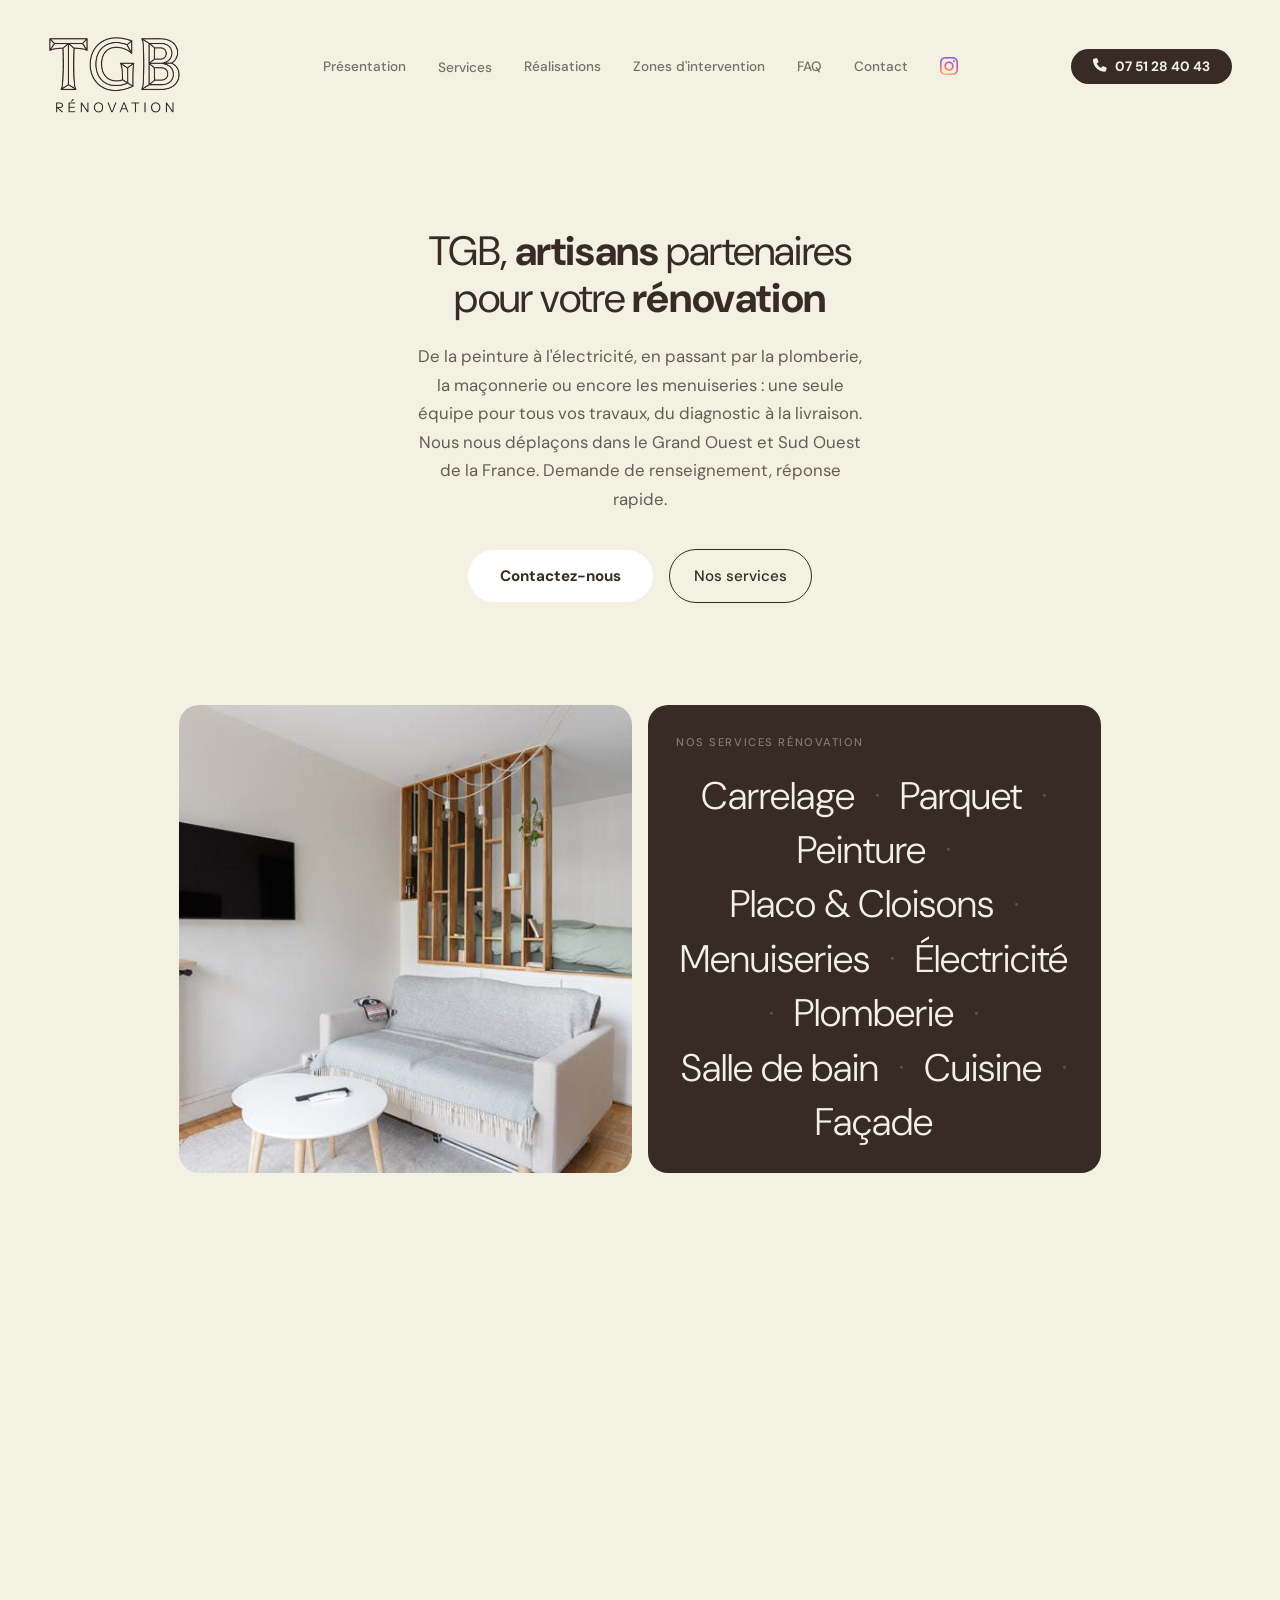
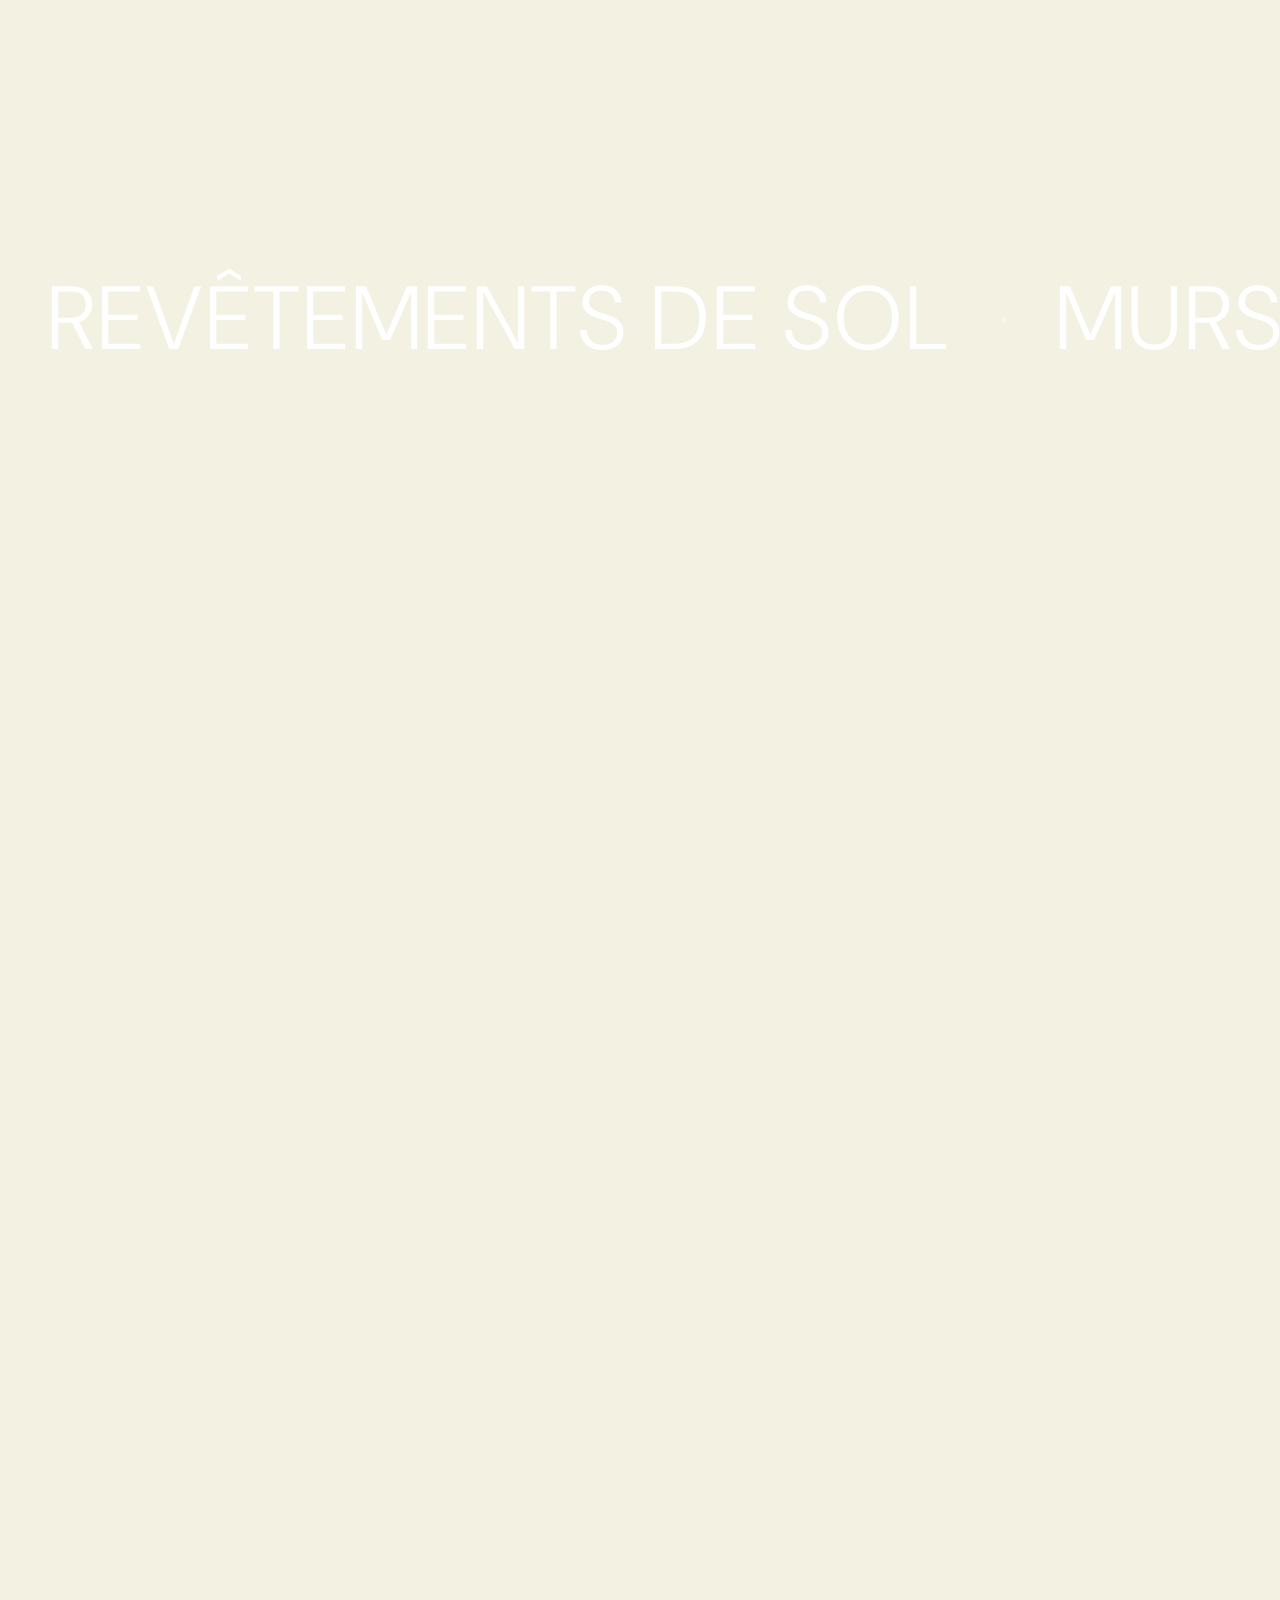
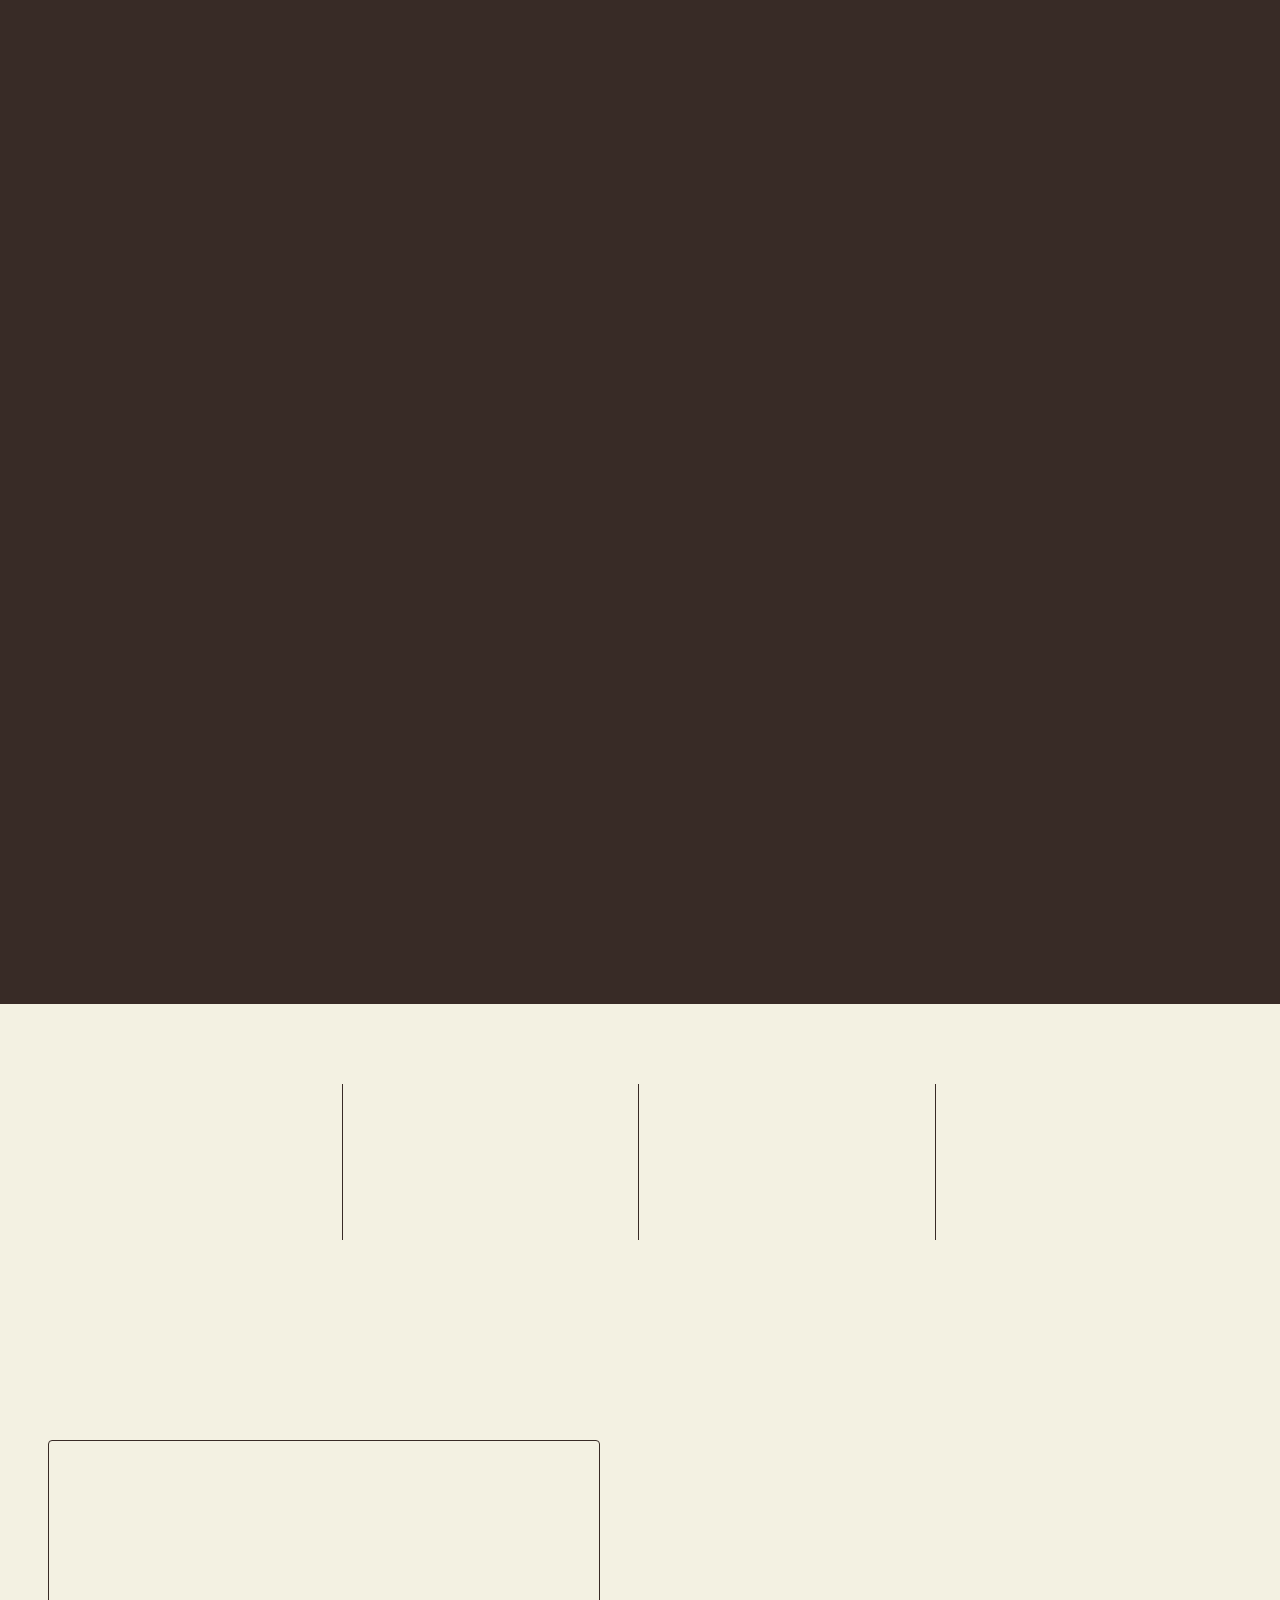
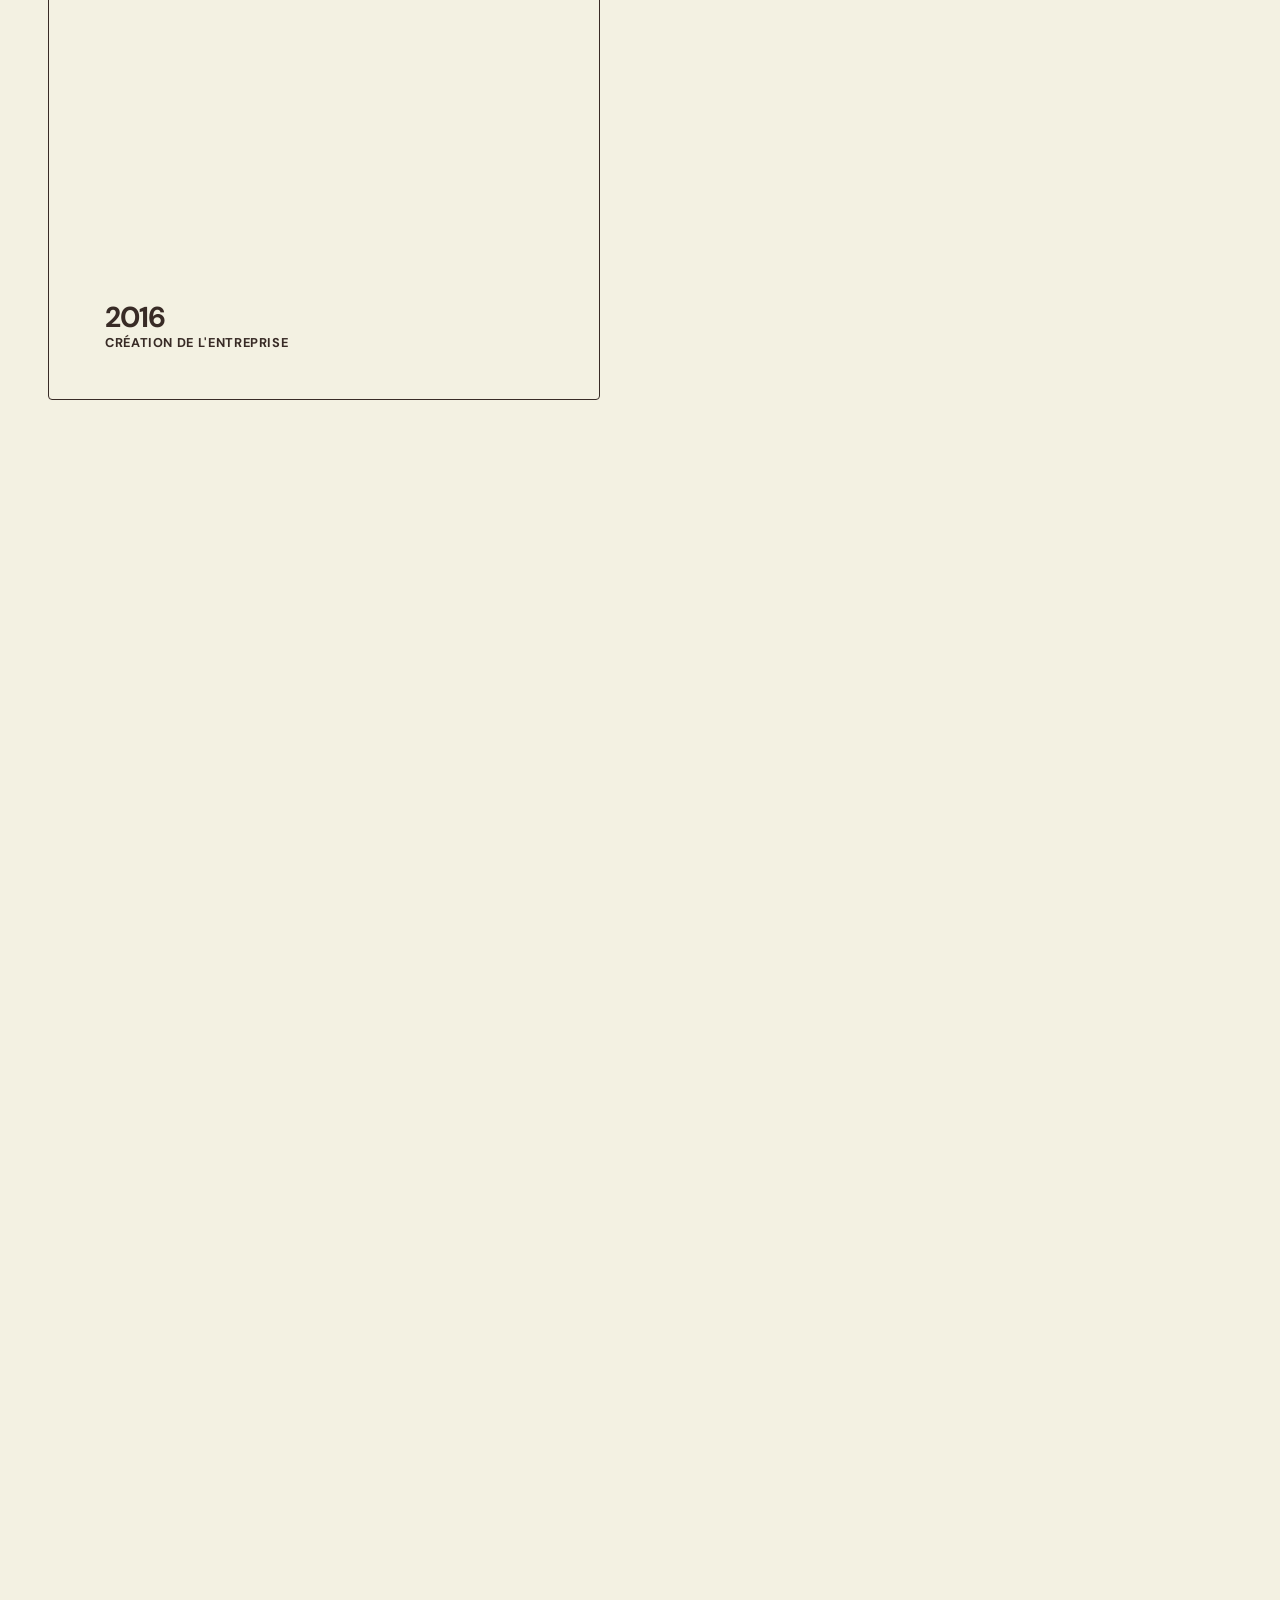
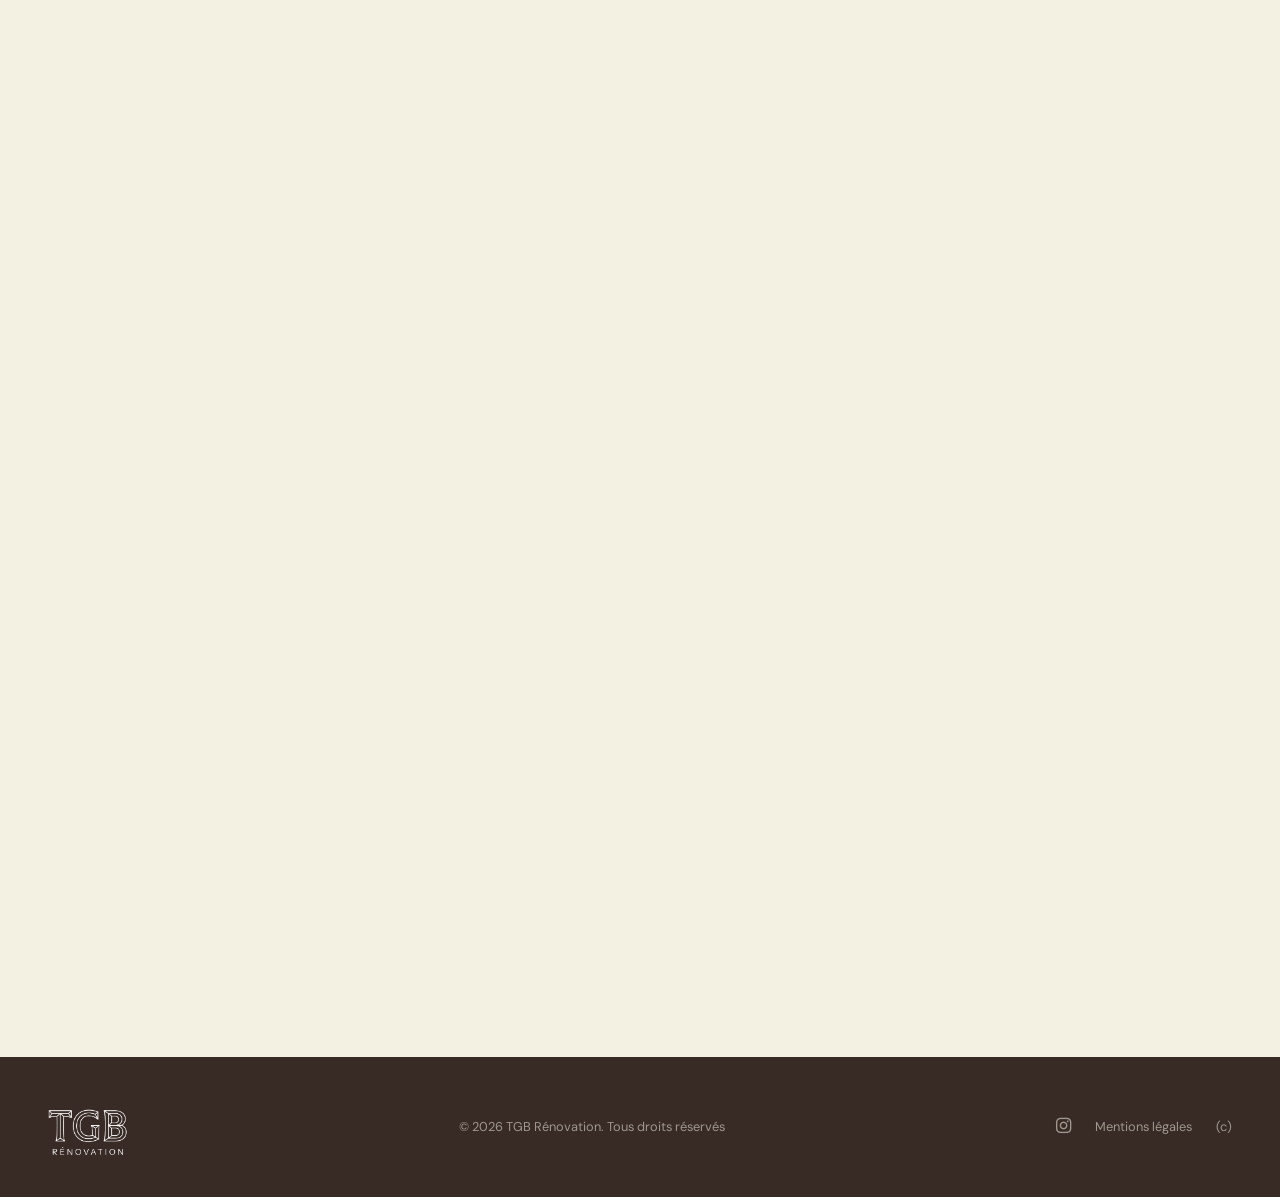
==== index.html @ 4300b08c "Page contact dédiée, relink contact, suppression distances hero pages villes - Nouvelle page contact" ====
<!DOCTYPE html>
<html lang="fr">
<head>
  <meta charset="UTF-8">
  <meta name="viewport" content="width=device-width, initial-scale=1.0">
  <title>TGB Rénovation : Artisan rénovation Nogent-le-Rotrou, Perche & Grand Ouest</title>
  <meta name="description" content="TGB Rénovation, artisans basés dans le Perche (Nogent-le-Rotrou, 28400) : peinture, sol, maçonnerie, plomberie, chauffage, électricité. Intervention dans tout le Grand Ouest de la France.">
  <meta name="keywords" content="rénovation Nogent-le-Rotrou, artisan Perche, artisan bâtiment 28400, rénovation Champrond-en-Perchet, peinture maçonnerie plomberie Perche, rénovation Grand Ouest, Nouvelle-Aquitaine, Bretagne, Pays de la Loire, Île-de-France, Normandie, Centre-Val de Loire">
  <meta name="author" content="TGB Rénovation">
  <meta name="robots" content="index, follow">
  <link rel="canonical" href="https://www.tgb-renovation.fr/">

  <!-- Open Graph -->
  <meta property="og:type" content="website">
  <meta property="og:site_name" content="TGB Rénovation">
  <meta property="og:title" content="TGB Rénovation : Artisan rénovation Nogent-le-Rotrou, Perche & Grand Ouest">
  <meta property="og:description" content="Artisans basés dans le Perche (Nogent-le-Rotrou) : peinture, sol, maçonnerie, plomberie, chauffage, électricité. Une seule équipe, du diagnostic à la livraison.">
  <meta property="og:url" content="https://www.tgb-renovation.fr/">
  <meta property="og:image" content="https://www.tgb-renovation.fr/img/og-tgb-renovation.jpg">
  <meta property="og:image:width" content="1200">
  <meta property="og:image:height" content="630">
  <meta property="og:image:alt" content="TGB Rénovation, artisans basés à Nogent-le-Rotrou dans le Perche">
  <meta property="og:locale" content="fr_FR">

  <!-- Twitter Card -->
  <meta name="twitter:card" content="summary_large_image">
  <meta name="twitter:title" content="TGB Rénovation : Artisan rénovation Nogent-le-Rotrou, Perche & Grand Ouest">
  <meta name="twitter:description" content="Artisans basés dans le Perche (Nogent-le-Rotrou) : peinture, sol, maçonnerie, plomberie, chauffage, électricité. Du diagnostic à la livraison.">
  <meta name="twitter:image" content="https://www.tgb-renovation.fr/img/og-tgb-renovation.jpg">
  <meta name="twitter:image:alt" content="TGB Rénovation, artisans basés à Nogent-le-Rotrou dans le Perche">

  <!-- JSON-LD Schema.org -->
  <script type="application/ld+json">
  {
    "@context": "https://schema.org",
    "@graph": [
      {
        "@type": ["LocalBusiness", "HomeAndConstructionBusiness"],
        "@id": "https://www.tgb-renovation.fr/#business",
        "name": "TGB Rénovation",
        "description": "Artisans qualifiés spécialisés dans la rénovation complète : peinture, revêtement de sol, maçonnerie, plomberie, chauffage et électricité. Intervention en Nouvelle-Aquitaine, Bretagne, Pays de la Loire, Île-de-France, Normandie et Centre-Val de Loire.",
        "url": "https://www.tgb-renovation.fr/",
        "logo": "https://www.tgb-renovation.fr/img/logo-tgb.png",
        "image": "https://www.tgb-renovation.fr/img/og-tgb-renovation.jpg",
        "foundingDate": "2019",
        "slogan": "Une seule équipe pour tous vos travaux, du diagnostic à la livraison.",
        "address": {
          "@type": "PostalAddress",
          "addressLocality": "Champrond-en-Perchet",
          "addressRegion": "Eure-et-Loir",
          "postalCode": "28400",
          "addressCountry": "FR"
        },
        "geo": {
          "@type": "GeoCoordinates",
          "latitude": 48.3223,
          "longitude": 0.8200
        },
        "areaServed": [
          { "@type": "AdministrativeArea", "name": "Nouvelle-Aquitaine" },
          { "@type": "AdministrativeArea", "name": "Bretagne" },
          { "@type": "AdministrativeArea", "name": "Pays de la Loire" },
          { "@type": "AdministrativeArea", "name": "Île-de-France" },
          { "@type": "AdministrativeArea", "name": "Normandie" },
          { "@type": "AdministrativeArea", "name": "Centre-Val de Loire" }
        ],
        "priceRange": "€€",
        "currenciesAccepted": "EUR",
        "paymentAccepted": "Carte bancaire, Virement, Chèque",
        "openingHoursSpecification": [
          {
            "@type": "OpeningHoursSpecification",
            "dayOfWeek": ["Monday","Tuesday","Wednesday","Thursday","Friday"],
            "opens": "08:00",
            "closes": "20:00"
          }
        ],
        "hasOfferCatalog": {
          "@type": "OfferCatalog",
          "name": "Services de rénovation",
          "itemListElement": [
            { "@type": "Offer", "itemOffered": { "@type": "Service", "name": "Peinture intérieure et extérieure" } },
            { "@type": "Offer", "itemOffered": { "@type": "Service", "name": "Revêtement de sol (parquet, carrelage, vinyle, béton ciré)" } },
            { "@type": "Offer", "itemOffered": { "@type": "Service", "name": "Maçonnerie (cloisons, enduits, ouvertures, dalles)" } },
            { "@type": "Offer", "itemOffered": { "@type": "Service", "name": "Plomberie (installation, réparation, sanitaires)" } },
            { "@type": "Offer", "itemOffered": { "@type": "Service", "name": "Chauffage (chaudières, pompes à chaleur, plancher chauffant)" } },
            { "@type": "Offer", "itemOffered": { "@type": "Service", "name": "Électricité (tableaux, mise aux normes, domotique)" } }
          ]
        },
        "aggregateRating": {
          "@type": "AggregateRating",
          "ratingValue": "4.9",
          "reviewCount": "320",
          "bestRating": "5",
          "worstRating": "1"
        },
        "sameAs": ["https://www.instagram.com/sas_tgb_"]
      },
      {
        "@type": "WebSite",
        "@id": "https://www.tgb-renovation.fr/#website",
        "url": "https://www.tgb-renovation.fr/",
        "name": "TGB Rénovation",
        "description": "Site officiel de TGB Rénovation, artisans du bâtiment qualifiés intervenant dans toute la France.",
        "inLanguage": "fr-FR",
        "publisher": { "@id": "https://www.tgb-renovation.fr/#business" }
      },
      {
        "@type": "WebPage",
        "@id": "https://www.tgb-renovation.fr/#webpage",
        "url": "https://www.tgb-renovation.fr/",
        "name": "TGB Rénovation : Artisans, rénovation complète partout en France",
        "description": "Peinture, revêtement de sol, maçonnerie, plomberie, chauffage et électricité. Une seule équipe pour tous vos travaux, du diagnostic à la livraison. Nouvelle-Aquitaine, Bretagne, Île-de-France et toute la France.",
        "isPartOf": { "@id": "https://www.tgb-renovation.fr/#website" },
        "about": { "@id": "https://www.tgb-renovation.fr/#business" },
        "inLanguage": "fr-FR",
        "breadcrumb": {
          "@type": "BreadcrumbList",
          "itemListElement": [
            { "@type": "ListItem", "position": 1, "name": "Accueil", "item": "https://www.tgb-renovation.fr/" }
          ]
        }
      }
    ]
  }
  </script>

  <!-- Google Fonts -->
  <link rel="preconnect" href="https://fonts.googleapis.com">
  <link rel="preconnect" href="https://fonts.gstatic.com" crossorigin>
  <link href="https://fonts.googleapis.com/css2?family=DM+Sans:ital,opsz,wght@0,9..40,300;0,9..40,400;0,9..40,500;0,9..40,600;0,9..40,700;1,9..40,400&family=Zen+Dots&display=swap" rel="stylesheet">

  <!-- Locomotive Scroll CSS -->
  <link rel="stylesheet" href="https://cdn.jsdelivr.net/npm/locomotive-scroll@4.1.4/dist/locomotive-scroll.min.css">

  <!-- Custom CSS -->
  <link rel="stylesheet" href="https://cdnjs.cloudflare.com/ajax/libs/font-awesome/6.5.2/css/all.min.css" crossorigin="anonymous">
  <link rel="stylesheet" href="css/style.css">
</head>
<body>

<!-- Navigation -->
<nav>
  <a href="#hero" class="nav-logo"><img src="photos/LOGO%20N.png" alt="TGB Rénovation" class="nav-logo-img"></a>
  <div class="nav-links">
    <a href="#hero">Présentation</a>
    <div class="nav-dropdown">
      <a href="#nos-services" class="nav-dropdown-trigger">Services</a>
      <div class="nav-dropdown-menu">
        <a href="#sol"><span>01</span>Revêtements de sol</a>
        <a href="#murs"><span>02</span>Murs &amp; plafonds</a>
        <a href="#menuiseries"><span>03</span>Menuiseries &amp; aménagement</a>
        <a href="#equipements"><span>04</span>Équipements</a>
      </div>
    </div>
    <a href="#realisations">Réalisations</a>
    <a href="#zones">Zones d'intervention</a>
    <a href="#faq">FAQ</a>
    <a href="contact.html">Contact</a>
    <a href="https://www.instagram.com/sas_tgb_" target="_blank" rel="noopener noreferrer" class="nav-instagram" aria-label="Instagram TGB Rénovation"><i class="fa-brands fa-instagram"></i></a>
  </div>
  <div class="nav-cta-wrap">
    <a href="tel:+33751284043" class="nav-cta"><i class="fa-solid fa-phone nav-cta-icon"></i><span class="nav-cta-text">07 51 28 40 43</span></a>
    <button class="nav-burger" aria-label="Menu" aria-expanded="false">
      <span></span><span></span><span></span>
    </button>
  </div>
</nav>

<!-- Mobile menu -->
<div class="nav-mobile" id="nav-mobile">
  <a href="#hero" class="nav-mobile-link">Présentation</a>
  <a href="#nos-services" class="nav-mobile-link">Services</a>
  <a href="#sol" class="nav-mobile-sub">Revêtements de sol</a>
  <a href="#murs" class="nav-mobile-sub">Murs &amp; plafonds</a>
  <a href="#menuiseries" class="nav-mobile-sub">Menuiseries &amp; aménagement</a>
  <a href="#equipements" class="nav-mobile-sub">Équipements</a>
  <a href="#realisations" class="nav-mobile-link">Réalisations</a>
  <a href="#zones" class="nav-mobile-link">Zones d'intervention</a>
  <a href="#faq" class="nav-mobile-link">FAQ</a>
  <a href="contact.html" class="nav-mobile-cta">Contact</a>
</div>

<!-- Scroll Container -->
<div id="scroll-container" data-scroll-container>

  <!-- HERO -->
  <section id="hero">

    <!-- Texte centré -->
    <div class="hero-content">
      <h1 class="hero-title">
        TGB, <strong>artisans</strong> partenaires <br/>pour votre <strong>rénovation</strong>
      </h1>
      <p class="hero-subtitle">
        De la peinture à l'électricité, en passant par la plomberie, 
        la maçonnerie ou encore les menuiseries : une seule équipe 
        pour tous vos travaux, du diagnostic à la livraison. Nous nous déplaçons dans le Grand Ouest et Sud Ouest de la France. Demande de renseignement, réponse rapide.
      </p>
      <div class="hero-actions">
        <a href="contact.html" class="btn-primary">Contactez-nous</a>
        <a href="#nos-services" class="btn-secondary">Nos services</a>
      </div>
    </div>

    <!-- 2 colonnes -->
    <div class="hero-columns">

      <!-- Gauche : crossfade 2 photos -->
      <div class="hero-col-photo">
        <img src="photos/renovation1.jpeg" class="hero-fade-img is-active" alt="Réalisation TGB Rénovation" loading="eager">
        <img src="photos/renovation2.jpeg" class="hero-fade-img" alt="Réalisation TGB Rénovation" loading="eager">
      </div>

      <!-- Droite : keywords hover -->
      <div class="hero-col-ticker keywords-section" aria-hidden="true">
        <div class="keywords-bg"></div>
        <p class="kw-pretitle">Nos services rénovation</p>
        <div class="keywords-flow">
          <span class="kw-word" data-bg="photos/sol/tgb%20r%C3%A9novation%20r%C3%A9alisations6.webp">Carrelage</span>
          <span class="kw-sep">·</span>
          <span class="kw-word" data-bg="photos/sol/tgb%20r%C3%A9novation%20r%C3%A9alisations7.webp">Parquet</span>
          <span class="kw-sep">·</span>
          <span class="kw-word" data-bg="photos/mur-plafond/tgb%20r%C3%A9novation%20travaux1.webp">Peinture</span>
          <span class="kw-sep">·</span>
          <span class="kw-word" data-bg="photos/mur-plafond/tgb%20r%C3%A9novation%20travaux15.webp">Placo & Cloisons</span>
          <span class="kw-sep">·</span>
          <span class="kw-word" data-bg="photos/menuiseries-amenagement/tgb%20r%C3%A9novation%20travaux1.webp">Menuiseries</span>
          <span class="kw-sep">·</span>
          <span class="kw-word" data-bg="travaux/tgb%20r%C3%A9novation%20travaux9.webp">Électricité</span>
          <span class="kw-sep">·</span>
          <span class="kw-word" data-bg="travaux/tgb%20r%C3%A9novation%20travaux5.webp">Plomberie</span>
          <span class="kw-sep">·</span>
          <span class="kw-word" data-bg="photos/renovation1.jpeg">Salle de bain</span>
          <span class="kw-sep">·</span>
          <span class="kw-word" data-bg="photos/renovation2.jpeg">Cuisine</span>
          <span class="kw-sep">·</span>
          <span class="kw-word" data-bg="photos/mur-plafond/tgb%20r%C3%A9novation%20travaux8.webp">Façade</span>
        </div>
      </div>

    </div>

  </section>

  <!-- QUI SOMMES-NOUS -->
  <section id="services" class="svc-intro">

    <!-- Ligne 1 : tagline + grande phrase -->
    <div class="svc-intro-top reveal">
      <div class="svc-intro-tagline">
        Artisans qualifiés.<br>
      Zone d'intervention : Grand Ouest & Sud Ouest.<br>
        Clé en main.
      </div>
      <p class="svc-intro-statement">Depuis plus de 15 ans, TGB accompagne particuliers et professionnels dans tous leurs projets de rénovation : du gros œuvre aux finitions, avec une seule équipe du début à la fin.</p>
    </div>

    <!-- Ligne 2 : label + pills interactives -->
    <div class="svc-pills-block reveal">
      <div class="svc-pills-label">Domaines</div>
      <div class="svc-pills-right">
        <div class="svc-pills">
          <button class="svc-pill is-active" data-panel="panel-int">Rénovation intérieure</button>
          <button class="svc-pill" data-panel="panel-ext">Rénovation extérieure</button>
          <button class="svc-pill" data-panel="panel-ene">Rénovation énergétique</button>
        </div>
        <div class="svc-pill-panels">
          <p class="svc-pill-panel is-active" id="panel-int">Du sol au plafond, on repense chaque pièce dans son ensemble et on donne vie à vos idées. Sols, cloisons, peintures, menuiseries, cuisine, salle de bain : une seule équipe coordonne tous les corps de métier pour un chantier fluide et un résultat cohérent.</p>
          <p class="svc-pill-panel" id="panel-ext">Façades, menuiseries extérieures, volets, entrées : on soigne l'enveloppe de votre maison avec autant d'attention que l'intérieur.</p>
          <p class="svc-pill-panel" id="panel-ene">Isolation, menuiseries performantes, équipements de chauffage : on vous aide à réduire vos consommations.</p>
        </div>
      </div>
    </div>

  </section>
  <!-- SERVICES — intro nav -->


  <!-- Bandeau défilant -->
  <div class="ticker-wrap" aria-hidden="true">
    <div class="ticker-track">
      <span class="ticker-item">Revêtements de sol</span>
      <span class="ticker-sep">·</span>
      <span class="ticker-item">Murs &amp; plafonds</span>
      <span class="ticker-sep">·</span>
      <span class="ticker-item">Menuiseries &amp; aménagement</span>
      <span class="ticker-sep">·</span>
      <span class="ticker-item">Électricité</span>
      <span class="ticker-sep">·</span>
      <span class="ticker-item">Plomberie</span>
      <span class="ticker-sep">·</span>
      <!-- duplicate pour boucle infinie -->
      <span class="ticker-item">Revêtements de sol</span>
      <span class="ticker-sep">·</span>
      <span class="ticker-item">Murs &amp; plafonds</span>
      <span class="ticker-sep">·</span>
      <span class="ticker-item">Menuiseries &amp; aménagement</span>
      <span class="ticker-sep">·</span>
      <span class="ticker-item">Électricité</span>
      <span class="ticker-sep">·</span>
      <span class="ticker-item">Plomberie</span>
      <span class="ticker-sep">·</span>
    </div>
  </div>

  <!-- NOS SERVICES — détail des prestations -->
  <div id="nos-services" class="svc-nav-header reveal">
    <div>
      <div class="svc-pills-label">Nos services</div>
      <h2 class="section-title">Nos prestations</h2>
    </div>
  </div>

  <!-- SERVICES 01 Revêtements de sol -->
  <section id="sol" class="svc-section svc-light">
    <div class="svc-section-header reveal">
      <div class="svc-section-header-text">
        <h2 class="svc-title">Revêtements<br>de sol</h2>
        <p class="svc-lead">Du carrelage au parquet en passant par le vinyle, on choisit avec vous le revêtement adapté à chaque pièce, chaque budget, chaque usage.</p>
      </div>
      <div class="svc-num-aside">
        <div class="svc-num-label">01</div>
        <div class="svc-num-icons">
          <i class="fa-solid fa-border-all"></i>
          <i class="fa-solid fa-layer-group"></i>
          <i class="fa-solid fa-hammer"></i>
          <i class="fa-solid fa-table-cells-large"></i>
        </div>
      </div>
    </div>
    <div class="svc-wrap reveal">

      <div class="svc-content">
        <div class="svc-grid">
          <div class="svc-card reveal reveal-delay-1">
            <h3>Carrelage</h3>
            <p>Pose de carrelage sol et mur, intérieur et extérieur. Faïence, grès cérame, pierre naturelle, petit, moyen ou grand format, on s'adapte !</p>
            <ul>
              <li>Préparation du support &amp; ragréage</li>
              <li>Pose droite, diagonale ou chevron</li>
              <li>Joints époxy ou traditionnels</li>
            </ul>
          </div>
          <div class="svc-card reveal reveal-delay-2">
            <h3>Parquet flottant</h3>
            <p>Pose de parquet massif, stratifié ou contrecollé sur toutes surfaces, avec sous-couche d'isolation phonique.</p>
            <ul>
              <li>Pose droite, bâton rompu ou chevron</li>
              <li>Sous-couche acoustique </li>
              <li>Finition plinthes assortis</li>
            </ul>
          </div>
          <div class="svc-card reveal reveal-delay-3">
            <h3>Rénovation parquet</h3>
            <p>On remet à neuf vos anciens parquets. Ponçage, traitement, finition selon votre usage.</p>
            <ul>
              <li>Ponçage mécanique toutes essences</li>
              <li>Vitrification mat, satin ou brillant</li>
              <li>Remplacement de lames abîmées</li>
            </ul>
          </div>
          <div class="svc-card reveal reveal-delay-4">
            <h3>Dalle et lame PVC</h3>
            <p>Revêtement vinyle souple, imitation bois ou béton. La pose est rapide. Budget économique, facile d'entretien.</p>
            <ul>
              <li>LVT clipsable ou collée</li>
              <li>Imitation bois, béton, pierre</li>
              <li>Résistant à l'eau</li>
              <li>Pose sur carrelage existant possible</li>
            </ul>
          </div>
        </div>
      </div>

      <div class="svc-gallery" data-gallery>
        <div class="svc-gallery-main">
          <img src="photos/sol/tgb%20r%C3%A9novation%20r%C3%A9alisations6.webp" alt="Sol TGB" class="svc-gallery-img is-active" loading="lazy">
          <img src="photos/sol/tgb%20r%C3%A9novation%20r%C3%A9alisations7.webp" alt="Sol TGB" class="svc-gallery-img" loading="lazy">
          <img src="photos/sol/tgb%20r%C3%A9novation%20r%C3%A9alisations8.webp" alt="Sol TGB" class="svc-gallery-img" loading="lazy">
        </div>
        <div class="svc-gallery-thumbs">
          <img src="photos/sol/tgb%20r%C3%A9novation%20r%C3%A9alisations6.webp" alt="Sol TGB" class="svc-gallery-thumb is-active" loading="lazy">
          <img src="photos/sol/tgb%20r%C3%A9novation%20r%C3%A9alisations7.webp" alt="Sol TGB" class="svc-gallery-thumb" loading="lazy">
          <img src="photos/sol/tgb%20r%C3%A9novation%20r%C3%A9alisations8.webp" alt="Sol TGB" class="svc-gallery-thumb" loading="lazy">
        </div>
      </div>

    </div>
  </section>

  <!-- SERVICES 02 Murs & plafonds -->
  <section id="murs" class="svc-section svc-dark">
    <div class="svc-section-header reveal">
      <div class="svc-section-header-text">
        <h2 class="svc-title">Murs<br>&amp; plafonds</h2>
        <p class="svc-lead">Cloisons, enduits, peintures, faux plafonds : on structure vos espaces et on soigne chaque finition.</p>
      </div>
      <div class="svc-num-aside">
        <div class="svc-num-label">02</div>
        <div class="svc-num-icons">
          <i class="fa-solid fa-paint-roller"></i>
          <i class="fa-solid fa-grip-lines-vertical"></i>
          <i class="fa-solid fa-angles-up"></i>
        </div>
      </div>
    </div>
    <div class="svc-wrap reveal">

      <div class="svc-content">
        <div class="svc-grid">
          <div class="svc-card reveal reveal-delay-1">
            <h3>Peintures</h3>
            <p>Peinture intérieure et extérieure sur tous supports. Préparation soignée pour un rendu durable.</p>
            <ul>
              <li>Rebouchage, ponçage, impression</li>
              <li>Peinture acrylique, glycéro, minérale</li>
              <li>Façades &amp; parties communes</li>
            </ul>
          </div>
          <div class="svc-card reveal reveal-delay-2">
            <h3>Placo / Cloisons</h3>
            <p>Création ou suppression de cloisons, doublage des murs, isolation thermique et acoustique par l'intérieur.</p>
            <ul>
              <li>Cloisons BA13</li>
              <li>Doublage isolant</li>
              <li>Habillage de conduits &amp; gaines</li>
              <li>Finition enduit &amp; bande à joint</li>
            </ul>
          </div>
          <div class="svc-card reveal reveal-delay-3">
            <h3>Faux plafond</h3>
            <p>Plafond suspendu pour rattraper les niveaux, intégrer des luminaires ou améliorer l'acoustique.</p>
            <ul>
              <li>Plafond suspendu BA13</li>
              <li>Dalles acoustiques &amp; minérales</li>
              <li>Intégration spots &amp; éclairage indirect</li>
              <li>Corniches &amp; moulures en staff</li>
            </ul>
          </div>
        </div>
      </div>

      <div class="svc-gallery" data-gallery>
        <div class="svc-gallery-main">
          <img src="travaux/tgb%20r%C3%A9novation%20travaux1.webp" alt="Chantier murs TGB" class="svc-gallery-img is-active" loading="lazy">
          <img src="travaux/tgb%20r%C3%A9novation%20travaux2.webp" alt="Chantier murs TGB" class="svc-gallery-img" loading="lazy">
          <img src="travaux/tgb%20r%C3%A9novation%20travaux3.webp" alt="Chantier murs TGB" class="svc-gallery-img" loading="lazy">
          <img src="travaux/tgb%20r%C3%A9novation%20travaux4.webp" alt="Chantier murs TGB" class="svc-gallery-img" loading="lazy">
        </div>
        <div class="svc-gallery-thumbs">
          <img src="travaux/tgb%20r%C3%A9novation%20travaux1.webp" alt="Chantier murs TGB" class="svc-gallery-thumb is-active" loading="lazy">
          <img src="travaux/tgb%20r%C3%A9novation%20travaux2.webp" alt="Chantier murs TGB" class="svc-gallery-thumb" loading="lazy">
          <img src="travaux/tgb%20r%C3%A9novation%20travaux3.webp" alt="Chantier murs TGB" class="svc-gallery-thumb" loading="lazy">
          <img src="travaux/tgb%20r%C3%A9novation%20travaux4.webp" alt="Chantier murs TGB" class="svc-gallery-thumb" loading="lazy">
        </div>
      </div>

    </div>
  </section>

  <!-- SERVICES 03 Menuiseries & aménagement -->
  <section id="menuiseries" class="svc-section svc-light">
    <div class="svc-section-header reveal">
      <div class="svc-section-header-text">
        <h2 class="svc-title">Menuiseries<br>&amp; aménagement</h2>
        <p class="svc-lead">Portes, fenêtres, cuisines équipées : on aménage chaque pièce avec précision, du choix des matériaux à la pose finale.</p>
      </div>
      <div class="svc-num-aside">
        <div class="svc-num-label">03</div>
        <div class="svc-num-icons">
          <i class="fa-solid fa-door-open"></i>
          <i class="fa-solid fa-window-restore"></i>
          <i class="fa-solid fa-utensils"></i>
        </div>
      </div>
    </div>
    <div class="svc-wrap reveal">

      <div class="svc-content">
        <div class="svc-grid">
          <div class="svc-card reveal reveal-delay-1">
            <h3>Menuiseries intérieures</h3>
            <p>Pose et remplacement de portes, blocs-portes, placards et dressings sur mesure ou en kit.</p>
            <ul>
              <li>Portes pleines, vitrées, coulissantes</li>
              <li>Placards &amp; dressings</li>
              <li>Habillage de cage d'escalier</li>
              <li>Baguettes, plinthes &amp; quarts-de-rond</li>
            </ul>
          </div>
          <div class="svc-card reveal reveal-delay-2">
            <h3>Menuiseries extérieures</h3>
            <p>Remplacement de fenêtres, portes d'entrée et volets pour gagner en isolation et en sécurité.</p>
            <ul>
              <li>Fenêtres PVC, alu, bois</li>
              <li>Portes d'entrée &amp; baies vitrées</li>
              <li>Volets roulants &amp; battants</li>
            </ul>
          </div>
          <div class="svc-card reveal reveal-delay-3">
            <h3>Installation de cuisine</h3>
            <p>Montage et pose de cuisines équipées, tous fabricants. Raccordements eau, gaz et électricité</p>
            <ul>
              <li>Dépose de l'ancienne cuisine</li>
              <li>Montage meubles bas &amp; hauts</li>
              <li>Pose plan de travail &amp; crédence</li>
              <li>Raccordements plomberie &amp; électricité</li>
            </ul>
          </div>
        </div>
      </div>

      <div class="svc-gallery" data-gallery>
        <div class="svc-gallery-main">
          <img src="travaux/tgb%20r%C3%A9novation%20travaux5.webp" alt="Chantier menuiseries TGB" class="svc-gallery-img is-active" loading="lazy">
          <img src="travaux/tgb%20r%C3%A9novation%20travaux6.webp" alt="Chantier menuiseries TGB" class="svc-gallery-img" loading="lazy">
          <img src="travaux/tgb%20r%C3%A9novation%20travaux7.webp" alt="Chantier menuiseries TGB" class="svc-gallery-img" loading="lazy">
          <img src="travaux/tgb%20r%C3%A9novation%20travaux8.webp" alt="Chantier menuiseries TGB" class="svc-gallery-img" loading="lazy">
        </div>
        <div class="svc-gallery-thumbs">
          <img src="travaux/tgb%20r%C3%A9novation%20travaux5.webp" alt="Chantier menuiseries TGB" class="svc-gallery-thumb is-active" loading="lazy">
          <img src="travaux/tgb%20r%C3%A9novation%20travaux6.webp" alt="Chantier menuiseries TGB" class="svc-gallery-thumb" loading="lazy">
          <img src="travaux/tgb%20r%C3%A9novation%20travaux7.webp" alt="Chantier menuiseries TGB" class="svc-gallery-thumb" loading="lazy">
          <img src="travaux/tgb%20r%C3%A9novation%20travaux8.webp" alt="Chantier menuiseries TGB" class="svc-gallery-thumb" loading="lazy">
        </div>
      </div>

    </div>
  </section>

  <!-- SERVICES 04 Équipements -->
  <section id="equipements" class="svc-section svc-dark">
    <div class="svc-section-header reveal">
      <div class="svc-section-header-text">
        <h2 class="svc-title">Équipements</h2>
        <p class="svc-lead">Eau et énergie : nos artisans qualifiés interviennent sur toutes les installations, de la mise en conformité au remplacement complet.</p>
      </div>
      <div class="svc-num-aside">
        <div class="svc-num-label">04</div>
        <div class="svc-num-icons">
          <i class="fa-solid fa-bolt"></i>
          <i class="fa-solid fa-faucet"></i>
        </div>
      </div>
    </div>
    <div class="svc-wrap reveal">

      <div class="svc-content">
        <div class="svc-grid">
          <div class="svc-card reveal reveal-delay-1">
            <h3>Électricité</h3>
            <p>Installation, rénovation et mise aux normes de tous types d'installations électriques.</p>
            <ul>
              <li>Tableau électrique &amp; mise aux normes</li>
              <li>Prises, interrupteurs, va-et-vient</li>
              <li>Éclairage intérieur &amp; extérieur</li>
              <li>Domotique, volets motorisés, etc</li>
            </ul>
          </div>
          <div class="svc-card reveal reveal-delay-2">
            <h3>Plomberie &amp; sanitaires</h3>
            <p>Installation et rénovation de tout le réseau sanitaire, de l'arrivée d'eau aux évacuations.</p>
            <ul>
              <li>Robinetterie &amp; mitigeurs</li>
              <li>Canalisations cuivre, multicouche</li>
              <li>Baignoire, douche, WC, vasque</li>
              <li>Chauffe-eau &amp; adoucisseur</li>
            </ul>
          </div>
        </div>
      </div>

      <div class="svc-gallery" data-gallery>
        <div class="svc-gallery-main">
          <img src="travaux/tgb%20r%C3%A9novation%20travaux9.webp"  alt="Chantier équipements TGB" class="svc-gallery-img is-active" loading="lazy">
          <img src="travaux/tgb%20r%C3%A9novation%20travaux10.webp" alt="Chantier équipements TGB" class="svc-gallery-img" loading="lazy">
          <img src="travaux/tgb%20r%C3%A9novation%20travaux11.webp" alt="Chantier équipements TGB" class="svc-gallery-img" loading="lazy">
          <img src="travaux/tgb%20r%C3%A9novation%20travaux12.webp" alt="Chantier équipements TGB" class="svc-gallery-img" loading="lazy">
        </div>
        <div class="svc-gallery-thumbs">
          <img src="travaux/tgb%20r%C3%A9novation%20travaux9.webp"  alt="Chantier équipements TGB" class="svc-gallery-thumb is-active" loading="lazy">
          <img src="travaux/tgb%20r%C3%A9novation%20travaux10.webp" alt="Chantier équipements TGB" class="svc-gallery-thumb" loading="lazy">
          <img src="travaux/tgb%20r%C3%A9novation%20travaux11.webp" alt="Chantier équipements TGB" class="svc-gallery-thumb" loading="lazy">
          <img src="travaux/tgb%20r%C3%A9novation%20travaux12.webp" alt="Chantier équipements TGB" class="svc-gallery-thumb" loading="lazy">
        </div>
      </div>

    </div>
  </section>


  
  <div id="stats">
    <div class="stats-grid">
      <div class="stat-item">
        <div class="stat-num reveal"><span data-count="8"></span><span>+</span></div>
        <div class="stat-label reveal reveal-delay-1">Années d'expérience</div>
      </div>
      <div class="stat-item">
        <div class="stat-num reveal"><span data-count="30"></span><span>+</span></div>
        <div class="stat-label reveal reveal-delay-1">Chantiers réalisés</div>
      </div>
      <div class="stat-item">
        <div class="stat-num reveal"><span data-count="80"></span><span>%</span></div>
        <div class="stat-label reveal reveal-delay-1">% Rénovations maisons</div>
      </div>
      <div class="stat-item">
        <div class="stat-num reveal"><span data-count="100"></span><span>%</span></div>
        <div class="stat-label reveal reveal-delay-1">Clients satisfaits</div>
      </div>
    </div>
  </div>

  <!-- ABOUT -->
  <section id="about">
    <div class="about-grid">

      <div class="about-visual">
        <div class="about-visual-inner"></div>
        <div class="about-badge">
          <strong>2016</strong>
          Création de l'entreprise
        </div>
      </div>

      <div class="about-content">
        <div class="reveal">
          <div class="section-label">À propos</div>
          <h2 class="section-title">Une entreprise<br>de confiance</h2>
          <p>TGB Rénovation accompagne particuliers et professionnels dans tous leurs projets de travaux. De la simple remise en peinture à la rénovation complète, nos équipes assurent chaque chantier avec rigueur et transparence.</p>
        </div>
        <ul class="about-list">
          <li class="reveal reveal-delay-1">Réactivité & Qualité</li>
          <li class="reveal reveal-delay-2">Artisans qualifiés, assurés et respectueux</li>
          <li class="reveal reveal-delay-3">Respect des délais</li>
          <li class="reveal reveal-delay-5">Interlocuteur unique </li>
        </ul>
      </div>

    </div>
  </section>


  <!-- REALISATIONS -->
  <section id="realisations">
    <div class="reveal">
      <div class="section-label">En photos</div>
      <h2 class="section-title">Nos réalisations</h2>
      <p class="section-lead">Quelques chantiers récents pour vous donner une idée du niveau de finition et du soin apporté à chaque projet.</p>
    </div>

    <div class="gallery-outer">
      <div class="gallery-grid" id="gallery-realisations">
        <div class="gallery-item gallery-item--tall reveal">
          <img src="realisations/tgb%20r%C3%A9novation%20r%C3%A9alisations1.webp" alt="Réalisation TGB Rénovation" loading="lazy">
        </div>
        <div class="gallery-item reveal reveal-delay-1">
          <img src="realisations/tgb%20r%C3%A9novation%20r%C3%A9alisations2.webp" alt="Réalisation TGB Rénovation" loading="lazy">
        </div>
        <div class="gallery-item reveal reveal-delay-2">
          <img src="realisations/tgb%20r%C3%A9novation%20r%C3%A9alisations3.webp" alt="Réalisation TGB Rénovation" loading="lazy">
        </div>
        <div class="gallery-item gallery-item--tall reveal reveal-delay-1">
          <img src="realisations/tgb%20r%C3%A9novation%20r%C3%A9alisations4.webp" alt="Réalisation TGB Rénovation" loading="lazy">
        </div>
        <div class="gallery-item reveal reveal-delay-2">
          <img src="realisations/tgb%20r%C3%A9novation%20r%C3%A9alisations5.webp" alt="Réalisation TGB Rénovation" loading="lazy">
        </div>
        <div class="gallery-item reveal reveal-delay-3">
          <img src="realisations/tgb%20r%C3%A9novation%20r%C3%A9alisations6.webp" alt="Réalisation TGB Rénovation" loading="lazy">
        </div>
        <div class="gallery-item reveal">
          <img src="realisations/tgb%20r%C3%A9novation%20r%C3%A9alisations7.webp" alt="Réalisation TGB Rénovation" loading="lazy">
        </div>
        <div class="gallery-item reveal reveal-delay-1">
          <img src="realisations/tgb%20r%C3%A9novation%20r%C3%A9alisations8.webp" alt="Réalisation TGB Rénovation" loading="lazy">
        </div>
      </div>
      <button class="gallery-arrow--next" aria-label="Suivant"><i class="fa-solid fa-chevron-right"></i></button>
    </div>
  </section>

 

  <!-- ZONES -->
  <section id="zones">
    <div class="reveal">
      <div class="section-label">Localisation</div>
      <h2 class="section-title">Interventions dans tout l'ouest<br>de la France</h2>
      <p class="section-lead">De Bordeaux à Paris, de Brest à Bayonne : TGB Rénovation se déplace sur l'ensemble du grand ouest pour vos projets de rénovation. Le siège est basé à Paris mais nous nous déplaçons constamment.</p>
    </div>

    <div class="zones-layout">

      <!-- Carte SVG régions -->
      <div class="zones-map reveal">
        <object data="france.svg" type="image/svg+xml" class="france-regions-map" aria-label="Carte des zones d'intervention TGB"></object>
        <p class="zones-map-legend">TGB intervient dans le grand Ouest</p>
      </div>

      <!-- Liste des villes -->
      <div class="zones-area-grid reveal">
        <div class="zones-area-grid-header">Villes &amp; villages couverts :</div>

        <div class="zones-area">
          <div class="zones-area-title">Île-de-France</div>
          <ul class="zones-area-list">
            <li>Paris</li><li>Versailles</li><li>Saint-Denis</li>
            <li>Melun</li><li>Évry</li><li>Pontoise</li>
            <li>Nanterre</li><li>Créteil</li><li>Montreuil</li>
            <li><a href="renovation-rambouillet.html">Rambouillet</a></li>
          </ul>
        </div>

        <div class="zones-area">
          <div class="zones-area-title">Normandie</div>
          <ul class="zones-area-list">
            <li>Rouen</li><li>Caen</li><li>Le Havre</li>
            <li>Cherbourg</li><li><a href="renovation-alencon.html">Alençon</a></li><li>Évreux</li>
            <li>Lisieux</li><li>Dieppe</li><li>Bayeux</li>
            <li>Mortagne-au-Perche</li>
            <li><a href="renovation-argentan.html">Argentan</a></li>
            <li><a href="renovation-flers.html">Flers</a></li>
          </ul>
        </div>

        <div class="zones-area">
          <div class="zones-area-title">Bretagne</div>
          <ul class="zones-area-list">
            <li>Rennes</li><li>Brest</li><li>Saint-Malo</li>
            <li>Lorient</li><li>Quimper</li><li>Vannes</li>
            <li>Saint-Brieuc</li><li>Fougères</li><li>Vitré</li>
          </ul>
        </div>

        <div class="zones-area">
          <div class="zones-area-title">Pays de la Loire</div>
          <ul class="zones-area-list">
            <li>Nantes</li><li><a href="renovation-le-mans.html">Le Mans</a></li><li>Angers</li>
            <li>Saint-Nazaire</li><li>La Roche-sur-Yon</li>
            <li>Laval</li><li>Cholet</li><li>Les Sables-d'Olonne</li>
            <li><a href="renovation-la-ferte-bernard.html">La Ferté-Bernard</a></li>
          </ul>
        </div>

        <div class="zones-area">
          <div class="zones-area-title">Centre-Val de Loire</div>
          <ul class="zones-area-list">
            <li>Orléans</li><li>Tours</li><li>Blois</li>
            <li>Bourges</li><li>Châteauroux</li><li><a href="renovation-chartres.html">Chartres</a></li>
            <li><a href="renovation-vendome.html">Vendôme</a></li><li><a href="renovation-dreux.html">Dreux</a></li><li>Nogent-le-Rotrou</li>
            <li><a href="renovation-chateaudun.html">Châteaudun</a></li>
          </ul>
        </div>

        <div class="zones-area">
          <div class="zones-area-title">Nouvelle-Aquitaine</div>
          <ul class="zones-area-list">
            <li>Bordeaux</li><li>Poitiers</li><li>La Rochelle</li>
            <li>Angoulême</li><li>Bayonne</li><li>Pau</li>
            <li>Limoges</li><li>Niort</li><li>Saintes</li>
            <li>Périgueux</li><li>Agen</li>
          </ul>
        </div>

      </div>
    </div>

    <div class="zones-city-links reveal">
      <div class="zones-city-links-label">Pages détaillées par ville</div>
      <div class="zones-city-links-grid">
        <a href="renovation-la-ferte-bernard.html" class="zones-city-link"><i class="fa-solid fa-location-dot"></i> La Ferté-Bernard</a>
        <a href="renovation-chateaudun.html" class="zones-city-link"><i class="fa-solid fa-location-dot"></i> Châteaudun</a>
        <a href="renovation-le-mans.html" class="zones-city-link"><i class="fa-solid fa-location-dot"></i> Le Mans</a>
        <a href="renovation-chartres.html" class="zones-city-link"><i class="fa-solid fa-location-dot"></i> Chartres</a>
        <a href="renovation-alencon.html" class="zones-city-link"><i class="fa-solid fa-location-dot"></i> Alençon</a>
        <a href="renovation-dreux.html" class="zones-city-link"><i class="fa-solid fa-location-dot"></i> Dreux</a>
        <a href="renovation-vendome.html" class="zones-city-link"><i class="fa-solid fa-location-dot"></i> Vendôme</a>
        <a href="renovation-argentan.html" class="zones-city-link"><i class="fa-solid fa-location-dot"></i> Argentan</a>
        <a href="renovation-flers.html" class="zones-city-link"><i class="fa-solid fa-location-dot"></i> Flers</a>
        <a href="renovation-rambouillet.html" class="zones-city-link"><i class="fa-solid fa-location-dot"></i> Rambouillet</a>
      </div>
    </div>
  </section>

            <!-- FAQ -->
  <section id="faq">
    <div class="reveal">
      <h2 class="section-title">Questions fréquentes</h2>
      <p class="section-lead">Des questions avant de nous contacter pour vos travaux ? Voici des réponses aux questions qu'on nous pose le plus souvent.</p>
    </div>

    <div class="faq-grid">

      <details class="faq-item reveal">
        <summary class="faq-question">
          <span>Le devis est-il vraiment gratuit et sans engagement ?</span>
          <i class="fa-solid fa-chevron-down faq-chevron"></i>
        </summary>
        <p class="faq-answer">Oui, à 100 %. On se déplace chez vous, on évalue le chantier et on vous remet un devis détaillé : sans frais, sans engagement.</p>
      </details>

      <details class="faq-item reveal reveal-delay-2">
        <summary class="faq-question">
          <span>Je veux rénover toute ma maison : est-ce que vous gérez tout ?</span>
          <i class="fa-solid fa-chevron-down faq-chevron"></i>
        </summary>
        <p class="faq-answer">C'est précisément notre force. Peinture, sols, maçonnerie, plomberie, chauffage, électricité : une seule équipe pluridisciplinaire prend en charge l'ensemble du chantier. Fini le casse-tête de coordonner plusieurs artisans différents, on peut tout gérer, du premier coup de masse aux finitions.</p>
      </details>

      <details class="faq-item reveal reveal-delay-3">
        <summary class="faq-question">
          <span>Peut-on bénéficier d'aides de l'État pour les travaux ?</span>
          <i class="fa-solid fa-chevron-down faq-chevron"></i>
        </summary>
        <p class="faq-answer">Selon la nature de vos travaux, vous pouvez avoir accès à MaPrimeRénov', à l'éco-prêt à taux zéro ou à une TVA réduite à 5,5 %. Contactez-nous pour évaluer les aides auxquelles vous pouvez prétendre.</p>
      </details>

      <details class="faq-item reveal">
        <summary class="faq-question">
          <span>Quelle garantie avez-vous sur vos travaux ?</span>
          <i class="fa-solid fa-chevron-down faq-chevron"></i>
        </summary>
        <p class="faq-answer">Nos chantiers bénéficient de la garantie décennale obligatoire (10 ans) pour tous les travaux de gros œuvre et d'installation.</p>
      </details>

      <details class="faq-item reveal reveal-delay-1">
        <summary class="faq-question">
          <span>Je dois habiter ailleurs pendant les travaux ?</span>
          <i class="fa-solid fa-chevron-down faq-chevron"></i>
        </summary>
        <p class="faq-answer">Ça dépend de l'ampleur du chantier. Pour une rénovation partielle (une pièce, des finitions), vous pouvez rester chez vous. Pour une rénovation complète ou des travaux lourds, on vous conseille de prévoir une solution temporaire, on vous le dit clairement dès le diagnostic, sans mauvaise surprise.</p>
      </details>

      <details class="faq-item reveal reveal-delay-2">
        <summary class="faq-question">
          <span>Comment se passe le chantier  ?</span>
          <i class="fa-solid fa-chevron-down faq-chevron"></i>
        </summary>
        <p class="faq-answer">Un chef de chantier dédié suit votre projet de A à Z. Vous avez un interlocuteur unique, joignable. On vous envoie un compte-rendu d'avancement régulier.</p>
      </details>

      <details class="faq-item reveal reveal-delay-3">
        <summary class="faq-question">
          <span>Quels sont vos délais pour démarrer les travaux ?</span>
          <i class="fa-solid fa-chevron-down faq-chevron"></i>
        </summary>
        <p class="faq-answer">En général, on peut démarrer sous 3 à 6 semaines après signature du devis. En haute saison, les plannings se remplissent vite, mieux vaut anticiper. Prenez contact maintenant, même if vos travaux ne sont prévus que dans quelques mois.</p>
      </details>

    </div>
  </section>

  <!-- CONTACT -->
  <section id="contact">
    <div class="contact-grid">

      <div class="contact-info">
        <div class="reveal">
          <div class="section-label">Contact</div>
          <h2 class="section-title">Parlons de<br>votre projet</h2>
          <p>Devis gratuit. Contactez nous par email ou téléphone directement.</p>
        </div>
        <div class="contact-details">
          <div class="contact-item reveal reveal-delay-1">
            <div class="contact-item-icon"><i class="fa-solid fa-phone"></i></div>
            <div>
              <div class="contact-item-label">Téléphone</div>
              <div class="contact-item-value"><a href="tel:+33751284043">07 51 28 40 43</a></div>
            </div>
          </div>
          <div class="contact-item reveal reveal-delay-2">
            <div class="contact-item-icon"><i class="fa-solid fa-envelope"></i></div>
            <div>
              <div class="contact-item-label">Email</div>
              <div class="contact-item-value">contact@tgb-renovation.fr</div>
            </div>
          </div>
          
        </div>
      </div>

      <!--<div class="contact-form reveal reveal-delay-2">
        <form id="devis-form" action="https://formspree.io/f/VOTRE_ID" method="POST" novalidate>

          <div class="form-row">
            <div class="form-group">
              <label for="prenom">Prénom &amp; Nom <span class="req">*</span></label>
              <input type="text" id="prenom" name="prenom" placeholder="Jean Dupont" autocomplete="name" required>
            </div>
            <div class="form-group">
              <label for="telephone">Téléphone <span class="req">*</span></label>
              <input type="tel" id="telephone" name="telephone" placeholder="06 XX XX XX XX" autocomplete="tel" required>
            </div>
          </div>

          <div class="form-group">
            <label for="email">Email <span class="req">*</span></label>
            <input type="email" id="email" name="email" placeholder="jean@exemple.fr" autocomplete="email" required>
          </div>

          <div class="form-group">
            <label for="type_travaux">Type de travaux <span class="req">*</span></label>
            <select id="type_travaux" name="type_travaux" required>
              <option value="" disabled selected>Sélectionner</option>
              <option value="renovation-complete">Rénovation complète</option>
              <option value="sol">Revêtements de sol</option>
              <option value="murs">Murs &amp; plafonds</option>
              <option value="menuiseries">Menuiseries &amp; cuisine</option>
              <option value="electricite">Électricité</option>
              <option value="plomberie">Plomberie &amp; sanitaires</option>
              <option value="autre">Autre</option>
            </select>
          </div>

          <div class="form-group">
            <label for="description">Votre projet</label>
            <textarea id="description" name="description" placeholder="Décrivez brièvement votre projet…" rows="4"></textarea>
          </div>

          
          <input type="text" name="_gotcha" style="display:none" tabindex="-1" autocomplete="off">

          <div id="form-status" class="form-status" aria-live="polite"></div>

          <button type="submit" class="form-submit" id="form-btn">
            Envoyer ma demande
          </button>

          <p class="form-note">Gratuit &amp; sans engagement, réponse sous 24h ouvrées.</p>
        </form>
      </div>-->

    </div>
  </section>

    <!-- FOOTER -->
  <footer>
    <div class="footer-logo"><img src="photos/LOGO%20W.png" alt="TGB Rénovation" class="footer-logo-img"></div>
    <div class="footer-copy">© 2026 TGB Rénovation. Tous droits réservés</div>
    <div class="footer-links">
      <a href="https://www.instagram.com/sas_tgb_" target="_blank" rel="noopener noreferrer" aria-label="Instagram TGB Rénovation"><i class="fa-brands fa-instagram"></i></a>
      <a href="mentions-legales.html">Mentions légales</a>
      <a href="https://flownami.com/">(c)</a>
    </div>
  </footer>

</div><!-- end scroll-container -->

<!-- Lightbox -->
<div id="lightbox" class="lightbox">
  <img id="lightbox-img" src="" alt="">
</div>

<!-- Locomotive Scroll JS -->
<script src="https://cdn.jsdelivr.net/npm/locomotive-scroll@4.1.4/dist/locomotive-scroll.min.js"></script>
<!-- Main JS -->
<script src="js/main.js"></script>

</body>
</html>
---- css/style.css ----
/* Reset & Base */
*, *::before, *::after { margin: 0; padding: 0; box-sizing: border-box; }

:root {
  --font: 'DM Sans', sans-serif;
  --ease: cubic-bezier(0.16, 1, 0.3, 1);

  --brown:  #382B26;
  --cream:  #F3F1E2;
  --white:  #ffffff;
}

html {
  scroll-behavior: auto; /* Locomotive gère le smooth */
}

/* Requis par Locomotive Scroll */
html.has-scroll-smooth {
  overflow: hidden;
}
.has-scroll-smooth body {
  overflow: hidden;
}
.has-scroll-smooth [data-scroll-container] {
  min-height: 100vh;
}

body {
  font-family: var(--font);
  overflow-x: hidden;
  -webkit-font-smoothing: antialiased;
  background: var(--cream);
  color: var(--brown);
}

/* Typography */
h1 { font-family: 'Zen Dots', sans-serif; font-size: clamp(2.4rem, 7vw, 7rem); font-weight: 400; line-height: 1.05; letter-spacing: -0.01em; }
h2 { font-family: 'Zen Dots', sans-serif; font-size: clamp(1.6rem, 4vw, 3.8rem); font-weight: 400; line-height: 1.1; letter-spacing: -0.01em; }
h3 { font-size: clamp(1.1rem, 2vw, 1.4rem); font-weight: 700; }
p  { line-height: 1.7; font-size: 1rem; }

a { color: inherit; text-decoration: none; }

/* Scroll Reveal */
.reveal {
  opacity: 0;
  transform: translateY(40px);
  transition: opacity 0.9s var(--ease), transform 0.9s var(--ease);
}
.is-inview .reveal,
.reveal.is-inview {
  opacity: 1;
  transform: translateY(0);
}
.reveal-delay-1 { transition-delay: 0.1s; }
.reveal-delay-2 { transition-delay: 0.2s; }
.reveal-delay-3 { transition-delay: 0.3s; }
.reveal-delay-4 { transition-delay: 0.4s; }
.reveal-delay-5 { transition-delay: 0.5s; }
.reveal-delay-6 { transition-delay: 0.6s; }

/* Nav — fixed car Locomotive Scroll transforme le conteneur (sticky incompatible) */
nav {
  position: fixed;
  top: 0; left: 0; right: 0;
  z-index: 100;
  padding: 16px 48px;
  display: grid;
  grid-template-columns: 1fr auto 1fr;
  align-items: center;
  background: transparent;
  color: var(--brown);
  transition: background 0.35s ease, backdrop-filter 0.35s ease;
}
nav.is-scrolled {
  background: rgba(243, 241, 226, 0.82);
  backdrop-filter: blur(18px);
  -webkit-backdrop-filter: blur(18px);
}
.nav-logo { grid-column: 1; justify-self: start; }
.nav-logo-img { height: 100px; width: auto; display: block; }
.nav-links { grid-column: 2; justify-self: center; display: flex; gap: 32px; align-items: center; }
.nav-links a { font-size: 0.85rem; font-weight: 500; color: var(--brown); opacity: 0.65; transition: opacity 0.2s; }
.nav-links a:hover { opacity: 1; }
.nav-cta-wrap { grid-column: 3; justify-self: end; display: flex; align-items: center; gap: 12px; }

/* Dropdown nav */
.nav-dropdown {
  position: relative;
}
.nav-dropdown-trigger {
  cursor: default;
}
.nav-dropdown::after {
  content: '';
  position: absolute;
  top: 100%;
  left: 0;
  right: 0;
  height: 20px;
}
.nav-dropdown-menu {
  position: absolute;
  top: calc(100% + 20px);
  left: 50%;
  transform: translateX(-50%) translateY(-6px);
  background: var(--cream);
  background: #faf9f2;
  border: none;
  border-radius: 12px;
  padding: 8px;
  min-width: 240px;
  display: flex;
  flex-direction: column;
  gap: 2px;
  opacity: 0;
  pointer-events: none;
  transition: opacity 0.2s ease, transform 0.2s ease;
  box-shadow: none;
}
.nav-dropdown:hover .nav-dropdown-menu {
  opacity: 1;
  pointer-events: auto;
  transform: translateX(-50%) translateY(0);
}
.nav-dropdown-menu a {
  display: flex;
  align-items: center;
  gap: 12px;
  padding: 10px 14px;
  border-radius: 8px;
  font-size: 0.85rem;
  font-weight: 500;
  color: var(--brown);
  opacity: 1 !important;
  transition: background 0.15s;
}
.nav-dropdown-menu a:hover { background: rgba(56,43,38,0.06); }
.nav-dropdown-menu a span {
  font-size: 0.68rem;
  font-weight: 700;
  opacity: 0.4;
  letter-spacing: 0.05em;
}
.nav-cta {
  padding: 9px 22px;
  border-radius: 100px;
  font-weight: 700;
  font-size: 0.85rem;
  background: var(--brown);
  color: var(--cream);
  opacity: 1;
  border: none;
  display: flex;
  align-items: center;
  gap: 8px;
}
.nav-cta:hover { opacity: 0.8; }
.nav-cta-icon { display: block; }
.nav-links .nav-instagram { font-size: 1.3rem; opacity: 0.8; transition: opacity 0.2s; background: radial-gradient(circle at 30% 107%, #fdf497 0%, #fd5949 45%, #d6249f 60%, #285AEB 90%); -webkit-background-clip: text; -webkit-text-fill-color: transparent; background-clip: text; }
.nav-links .nav-instagram:hover { opacity: 1; }

/* Keywords hover section */
.keywords-section {
  background: var(--brown);
  position: relative;
  overflow: hidden;
  padding: 40px 48px;
  display: flex;
  flex-direction: column;
  justify-content: center;
}
.kw-pretitle {
  position: relative;
  z-index: 1;
  font-size: 0.7rem;
  font-weight: 500;
  letter-spacing: 0.14em;
  text-transform: uppercase;
  color: var(--cream);
  opacity: 0.4;
  margin-bottom: 20px;
}
.keywords-bg {
  position: absolute;
  inset: 0;
  background-size: cover;
  background-position: center;
  opacity: 0;
  transition: opacity 0.5s ease, background-image 0s;
  z-index: 0;
}
.keywords-section:hover .keywords-bg {
  opacity: 0.25;
}
.keywords-flow {
  position: relative;
  z-index: 1;
  display: flex;
  flex-wrap: wrap;
  align-items: center;
  justify-content: center;
  align-content: center;
  row-gap: 16px;
  column-gap: 20px;
  height: 100%;
  text-align: center;
}
.kw-word {
  font-family: var(--font);
  font-size: clamp(1.8rem, 3vw, 3rem);
  font-weight: 300;
  color: var(--cream);
  cursor: default;
  transition: opacity 0.2s;
  line-height: 1;
}
.keywords-flow:hover .kw-word { opacity: 0.3; }
.keywords-flow:hover .kw-word:hover { opacity: 1; }
.kw-sep {
  font-size: clamp(1.2rem, 2vw, 2rem);
  color: var(--cream);
  opacity: 0.2;
  line-height: 1;
  display: flex;
  align-self: center;
}

/* Bandeau défilant */
.ticker-wrap {
  width: 100%;
  overflow: hidden;
  background: transparent;
  color: var(--white);
  padding: 24px 0;
}
.ticker-track {
  display: flex;
  gap: 0;
  width: max-content;
  animation: ticker 36s linear infinite;
  align-items: baseline;
}
.ticker-item {
  font-size: clamp(3rem, 7vw, 7rem);
  font-weight: 300;
  text-transform: uppercase;
  letter-spacing: 0.04em;
  white-space: nowrap;
  padding: 0 48px;
  line-height: 1;
}
.ticker-sep {
  font-size: clamp(2rem, 4vw, 4rem);
  font-weight: 300;
  opacity: 0.35;
  padding: 0;
  align-self: center;
}
@keyframes ticker {
  0%   { transform: translateX(0); }
  100% { transform: translateX(-50%); }
}
@media (prefers-reduced-motion: reduce) {
  .ticker-track { animation: none; }
}

/* Hero */
#hero {
  min-height: 100vh;
  display: flex;
  flex-direction: column;
  align-items: center;
  justify-content: space-between;
  padding: 120px 25% 48px;
  position: relative;
  overflow: hidden;
  gap: 48px;
}
.hero-bg { display: none; }
.hero-noise { display: none; }

/* Texte gauche */
.hero-content {
  display: flex;
  flex-direction: column;
  align-items: center;
  text-align: center;
  flex-shrink: 0;
  width: 100%;
  padding-top: 12vh;
}

.hero-pretitle {
  font-size: 0.75rem;
  font-weight: 500;
  letter-spacing: 0.12em;
  text-transform: uppercase;
  opacity: 0.4;
  margin-bottom: 10px;
}

.hvt-pretitle {
  position: absolute;
  top: 20px;
  left: 28px;
  color: var(--cream);
  margin-bottom: 0;
}

.hero-title {
  font-family: var(--font);
  font-size: clamp(1.9rem, 3.2vw, 3rem);
  margin-bottom: 20px;
  line-height: 1.15;
}
.hero-title em { font-style: normal; display: block; }

.hero-subtitle {
  font-size: clamp(0.9rem, 1.4vw, 1.05rem);
  max-width: 70%;
  margin-bottom: 36px;
  line-height: 1.7;
  opacity: 0.75;
}

.hero-actions { display: flex; gap: 16px; align-items: center; }

/* 2 colonnes en bas */
.hero-columns {
  display: grid;
  grid-template-columns: 1fr 1fr;
  gap: 16px;
  width: 72vw;
  flex: 1;
  min-height: 340px;
  max-height: 560px;
  margin-top: 6vh;
}

/* Colonne gauche — photo */
.hero-col-photo {
  border-radius: 20px;
  overflow: hidden;
  height: 52vh;
  position: relative;
}
.hero-fade-img {
  position: absolute;
  inset: 0;
  width: 100%;
  height: 100%;
  object-fit: cover;
  opacity: 0;
  transition: opacity 1.2s ease;
}
.hero-fade-img.is-active {
  opacity: 1;
}

/* Colonne droite — ticker vertical */
.hero-col-ticker {
  border-radius: 20px;
  background: var(--brown);
  overflow: hidden;
  position: relative;
  height: 52vh;
  align-self: end;
  padding: 28px;
}

.hvt-flow {
  display: flex;
  flex-wrap: wrap;
  align-items: center;
  align-content: center;
  justify-content: center;
  gap: 2px 16px;
  height: 100%;
  text-align: center;
}

.hvt-word {
  font-family: var(--font);
  font-size: clamp(1.8rem, 3vw, 3rem);
  font-weight: 400;
  line-height: 1.1;
  color: var(--cream);
  padding: 6px 4px;
}

.hvt-img {
  width: clamp(80px, 10vw, 130px);
  aspect-ratio: 4 / 3;
  object-fit: cover;
  border-radius: 10px;
  display: inline-block;
  vertical-align: middle;
  flex-shrink: 0;
}

.btn-primary {
  display: inline-flex;
  align-items: center;
  gap: 8px;
  font-family: var(--font);
  font-size: 0.95rem;
  font-weight: 700;
  padding: 16px 32px;
  border-radius: 100px;
  border: none;
  cursor: pointer;
  transition: outline-offset 0.2s;
  background: var(--white);
  color: var(--brown);
}
.btn-primary:hover { outline: 1.5px solid var(--white); outline-offset: 3px; }

.btn-secondary {
  display: inline-flex;
  align-items: center;
  gap: 8px;
  font-size: 0.95rem;
  font-weight: 500;
  padding: 16px 24px;
  border-radius: 100px;
  border: 1px solid;
}

.hero-scroll-hint {
  position: absolute;
  bottom: 40px; right: 48px;
  display: flex;
  flex-direction: column;
  align-items: center;
  gap: 8px;
  font-size: 0.72rem;
  letter-spacing: 0.12em;
  text-transform: uppercase;
}
.scroll-line {
  width: 1px;
  height: 48px;
  animation: scrollDown 2s ease-in-out infinite;
}
@keyframes scrollDown {
  0%   { transform: scaleY(0); transform-origin: top; }
  50%  { transform: scaleY(1); transform-origin: top; }
  51%  { transform: scaleY(1); transform-origin: bottom; }
  100% { transform: scaleY(0); transform-origin: bottom; }
}

/* Section Layout */
section { padding: 120px 48px; }
.section-label {
  font-family: 'Zen Dots', sans-serif;
  display: inline-flex;
  align-items: center;
  gap: 10px;
  font-size: 0.72rem;
  font-weight: 700;
  letter-spacing: 0.15em;
  text-transform: uppercase;
  margin-bottom: 24px;
}
.section-label::before {
  content: '';
  width: 28px; height: 2px;
}
.section-title { font-family: var(--font); font-size: clamp(1.9rem, 3.2vw, 3rem); font-weight: 700; margin-bottom: 16px; line-height: 1.15; }
.section-lead {
  font-size: 1.05rem;
  max-width: 520px;
  line-height: 1.7;
  margin-bottom: 64px;
}

/* Services — intro */

.svc-intro { padding-bottom: 0; }

/* Ligne 1 : tagline gauche + grande phrase droite */
.svc-intro-top {
  display: grid;
  grid-template-columns: 180px 1fr;
  gap: 80px;
  align-items: start;
  margin-bottom: 80px;
}
.svc-intro-tagline {
  font-size: 0.78rem;
  line-height: 2;
  opacity: 0.4;
  padding-top: 6px;
}
.svc-intro-statement {
  font-size: clamp(1.4rem, 2.4vw, 2.2rem);
  line-height: 1.4;
  font-weight: 400;
  letter-spacing: -0.01em;
  max-width: 780px;
}

/* Ligne 2 : label + pills */
.svc-pills-block {
  display: grid;
  grid-template-columns: 180px 1fr;
  gap: 80px;
  align-items: start;
  padding-top: 40px;
  border-top: 1px solid;
  margin-bottom: 72px;
}
.svc-pills-label {
  font-family: 'Zen Dots', sans-serif;
  font-size: 0.72rem;
  font-weight: 700;
  letter-spacing: 0.12em;
  text-transform: uppercase;
  opacity: 0.4;
  padding-top: 4px;
}
.svc-pills-right { display: flex; flex-direction: column; gap: 24px; }

.svc-pills {
  display: flex;
  flex-wrap: wrap;
  gap: 8px;
}
.svc-pill {
  padding: 9px 20px;
  border-radius: 100px;
  border: 1px solid currentColor;
  font-family: var(--font);
  font-size: 0.85rem;
  font-weight: 500;
  cursor: pointer;
  background: none;
  color: inherit;
  opacity: 0.45;
  transition: opacity 0.2s;
}
.svc-pill:hover { opacity: 0.75; }
.svc-pill.is-active { opacity: 1; }

.svc-pill-panels { min-height: 3.5em; }
.svc-pill-panel {
  display: none;
  font-size: 0.95rem;
  line-height: 1.8;
  max-width: 640px;
  animation: fade-in 0.3s ease;
}
.svc-pill-panel.is-active { display: block; }
@keyframes fade-in {
  from { opacity: 0; transform: translateY(6px); }
  to   { opacity: 1; transform: translateY(0); }
}

@media (max-width: 1024px) {
  .svc-intro-top    { grid-template-columns: 1fr; gap: 24px; margin-bottom: 56px; }
  .svc-pills-block  { grid-template-columns: 1fr; gap: 24px; }
  .svc-intro-tagline { display: none; }
}
@media (max-width: 768px) {
  .svc-intro-statement { font-size: 1.3rem; }
}

/* Bloc "Nos prestations" + svc-nav intégré */
.svc-nav-header {
  padding: 140px 48px 0;
  display: flex;
  flex-direction: column;
  align-items: center;
  text-align: center;
}
.svc-nav-header .section-title { margin-bottom: 0; }

/* Nav sommaire — bande brun charte */
.svc-nav {
  display: grid;
  grid-template-columns: repeat(4, 1fr);
  background: var(--brown);
  color: var(--cream);
  margin-top: 32px;
}
.svc-nav-link {
  display: flex;
  flex-direction: column;
  gap: 8px;
  padding: 28px 32px;
  font-size: 0.9rem;
  font-weight: 600;
  color: var(--cream);
  border-right: 1px solid rgba(243,241,226,0.15);
  border-bottom: 3px solid transparent;
  transition: border-color 0.2s, background 0.2s;
}
.svc-nav-link:last-child { border-right: none; }
.svc-nav-link:hover { border-bottom-color: var(--cream); background: rgba(243,241,226,0.06); }
.svc-nav-link span {
  font-size: 0.68rem;
  font-weight: 700;
  letter-spacing: 0.12em;
  opacity: 0.5;
}

/* Sections services détaillées */
.svc-section {
  padding: 80px 0;
  width: 100%;
}
.svc-light {
  background: var(--cream);
  color: var(--brown);
}
.svc-dark {
  background: var(--brown);
  color: var(--cream);
}
.svc-dark .svc-wrap        { border-color: rgba(243,241,226,0.2); }
.svc-dark .svc-card ul     { border-color: rgba(243,241,226,0.2); }
.svc-dark .svc-gallery     { border-color: rgba(243,241,226,0.2); }
.svc-dark .svc-gallery-thumbs { border-color: rgba(243,241,226,0.15); }

/* Card centrée 80% — 2/3 contenu + 1/3 slider */
.svc-wrap {
  max-width: 72vw;
  margin: 0 auto;
  display: grid;
  grid-template-columns: 2fr 1fr;
  border: 1px solid;
  border-radius: 20px;
  overflow: hidden;
  position: relative;
  z-index: 1;
  min-height: 580px;
}

.svc-content {
  padding: 64px 56px;
  display: flex;
  flex-direction: column;
  gap: 0;
}

.svc-num-label {
  font-family: var(--font);
  font-size: clamp(6rem, 10vw, 10rem);
  font-weight: 400;
  line-height: 1;
  opacity: 0.07;
  letter-spacing: -0.04em;
  flex-shrink: 0;
  z-index: 0;
  pointer-events: none;
  user-select: none;
}
.svc-title {
  font-family: var(--font);
  font-size: clamp(1.9rem, 3.2vw, 3rem);
  font-weight: 700;
  line-height: 1.15;
  margin-bottom: 20px;
}
.svc-lead { font-size: 2rem; line-height: 1.2; margin-bottom: 36px; max-width: 560px; }
.svc-cta {
  display: inline-block;
  padding: 12px 24px;
  font-size: 0.85rem;
  font-weight: 700;
  border-radius: 6px;
  border: 1px solid;
  transition: opacity 0.2s;
  align-self: flex-start;
  margin-top: auto;
}
.svc-cta:hover { opacity: 0.75; }

.svc-grid {
  display: flex;
  flex-direction: column;
  gap: 2px;
  margin-bottom: 36px;
  width: 100%;
}
.svc-card.reveal.is-inview:nth-child(odd) {
  background-color: rgba(0, 0, 0, 0.04);
  border-radius: 12px;
}

.svc-card {
  padding: 28px 24px;
  display: grid;
  grid-template-columns: 2fr 1fr;
  grid-template-rows: auto 1fr;
  gap: 10px 32px;
}
.svc-card h3 {
  font-size: 1.3rem;
  font-weight: 700;
  margin-bottom: 0;
  display: flex;
  align-items: center;
  gap: 10px;
  grid-column: 1;
  grid-row: 1;
}
.svc-card p {
  font-size: 1.1rem;
  line-height: 1.65;
  margin: 0;
  grid-column: 1;
  grid-row: 2;
  align-self: start;
  min-width: 180px;
}
.svc-light .svc-card p { color: #9d724e; }
.svc-dark  .svc-card p { color: #ffd1ac; }
.svc-dark  .svc-card h3 i { background: #59371a; }
.svc-card ul {
  list-style: none;
  display: flex;
  flex-direction: column;
  gap: 5px;
  border-left: 1px solid;
  border-top: none;
  padding-left: 24px;
  padding-top: 0;
  margin-top: 0;
  grid-column: 2;
  grid-row: 1 / span 2;
  align-self: stretch;
  justify-content: center;
  min-width: 180px;
}
.svc-card ul li {
  font-size: 0.78rem;
  font-weight: 500;
  padding-left: 14px;
  position: relative;
  line-height: 1.4;
}
.svc-card ul li::before {
  content: '';
  position: absolute;
  left: 0; top: 6px;
  width: 5px; height: 5px;
  border-radius: 50%;
}

/* En-tête de section (hors card) */
.svc-section-header {
  max-width: 72vw;
  margin: 0 auto 0;
  padding-bottom: 2rem;
  display: flex;
  flex-direction: row;
  align-items: center;
  justify-content: space-between;
  gap: 32px;
}
.svc-section-header-text {
  display: flex;
  flex-direction: column;
  gap: 12px;
}
.svc-num-aside {
  display: flex;
  flex-direction: column;
  align-items: center;
  gap: 16px;
  flex-shrink: 0;
}
.svc-num-icons {
  display: flex;
  flex-direction: row;
  gap: 16px;
  align-items: center;
}
.svc-num-icons i {
  font-size: 1.8rem;
  opacity: 0.07;
}

/* Galerie photo — côté droit */
.svc-gallery {
  position: relative;
  overflow: hidden;
  border-left: 1px solid;
}

/* Image principale : remplit la galerie sauf la bande de vignettes */
.svc-gallery-main {
  position: absolute;
  inset: 0;
  bottom: 68px;
  overflow: hidden;
}
.svc-gallery-img {
  position: absolute;
  inset: 0;
  width: 100%;
  height: 100%;
  object-fit: cover;
  opacity: 0;
  transition: opacity 0.5s ease;
  pointer-events: none;
}
.svc-gallery-img.is-active {
  opacity: 1;
  pointer-events: auto;
}

/* Vignettes : épinglées en bas */
.svc-gallery-thumbs {
  position: absolute;
  bottom: 0;
  left: 0;
  right: 0;
  height: 68px;
  display: flex;
  gap: 4px;
  padding: 8px;
  overflow-x: auto;
  align-items: center;
  border-top: 1px solid rgba(0,0,0,.1);
  scrollbar-width: none;
  background: inherit;
}
.svc-gallery-thumbs::-webkit-scrollbar { display: none; }
.svc-gallery-thumb {
  width: 72px;
  height: 50px;
  object-fit: cover;
  flex-shrink: 0;
  cursor: pointer;
  opacity: 0.45;
  transition: opacity 0.2s;
  border-radius: 2px;
}
.svc-gallery-thumb.is-active,
.svc-gallery-thumb:hover { opacity: 1; }

@media (max-width: 1200px) {
  .svc-wrap { max-width: 90%; }
  .svc-section-header { max-width: 90%; }
}
@media (max-width: 1024px) {
  .svc-wrap {
    grid-template-columns: 1fr;
    max-width: 100%;
    margin: 0 24px;
  }
  .svc-section-header { max-width: calc(100% - 48px); margin-left: 24px; }
  .svc-gallery {
    height: 360px;
    border-left: none;
    border-top: 1px solid;
  }
  .svc-nav { grid-template-columns: repeat(2, 1fr); }
}
@media (max-width: 768px) {
  .svc-section { padding: 48px 0; }
  .svc-wrap { margin: 0 16px; }
  .svc-card { padding: 16px 14px; }
  .svc-section-header {
    max-width: calc(100% - 32px);
    margin-left: 16px;
    flex-direction: row;
    align-items: flex-start;
    justify-content: space-between;
  }
  .svc-num-aside { flex-direction: column; align-items: flex-end; }
  .svc-num-icons i { font-size: 1rem; }
  .svc-num-icons { gap: 8px; }
  .svc-num-label { font-size: 3rem; }
  .svc-content { padding: 40px 28px; }
  .svc-grid { grid-template-columns: 1fr; }
  .svc-nav { grid-template-columns: 1fr; }
  .svc-card {
    grid-template-columns: 1fr;
    grid-template-rows: auto auto auto;
  }
  .svc-card h3 { grid-column: 1; grid-row: 1; }
  .svc-card p  { grid-column: 1; grid-row: 2; font-size: 0.95rem; }
  .svc-card { cursor: pointer; }
  .svc-card ul {
    grid-column: 1;
    grid-row: 3;
    border-left: none;
    border-top: 1px solid;
    padding-left: 0;
    padding-top: 16px;
    margin-top: 8px;
    min-width: unset;
    max-height: 0;
    overflow: hidden;
    border-top: none;
    opacity: 0;
    transition: max-height 0.35s ease, opacity 0.3s ease, padding-top 0.3s ease, margin-top 0.3s ease;
    padding-top: 0;
    margin-top: 0;
  }
  .svc-card.is-open ul {
    max-height: 400px;
    opacity: 1;
    border-top: 1px solid;
    padding-top: 16px;
    margin-top: 8px;
  }
  .svc-card h3::after {
    content: '+';
    margin-left: auto;
    font-size: 1.2rem;
    font-weight: 300;
    opacity: 0.4;
    transition: transform 0.3s ease;
  }
  .svc-card.is-open h3::after {
    transform: rotate(45deg);
  }
  .svc-gallery { height: 360px; }
  .svc-title { font-size: 1.6rem; }
  .svc-lead { font-size: 1.1rem; }
}

/* Réalisations */

.gallery-outer {
  position: relative;
}

.gallery-arrow--next {
  display: none;
}

.gallery-grid {
  display: grid;
  grid-template-columns: repeat(4, 1fr);
  grid-auto-rows: 280px;
  gap: 4px;
  margin-top: 64px;
}
.gallery-item {
  overflow: hidden;
  position: relative;
}
.gallery-item--tall {
  grid-row: span 2;
}
.gallery-item img {
  width: 100%;
  height: 100%;
  object-fit: cover;
  display: block;
  transition: transform 0.6s cubic-bezier(0.16, 1, 0.3, 1);
}
.gallery-item:hover img { transform: scale(1.04); }

@media (max-width: 1024px) {
  .gallery-grid { grid-template-columns: repeat(2, 1fr); grid-auto-rows: 240px; }
}
@media (max-width: 640px) {
  .gallery-item:hover img { transform: none; }
  .gallery-outer {
    margin-top: 32px;
    display: flex;
    flex-direction: column;
    align-items: flex-end;
    gap: 12px;
  }
  .gallery-grid {
    display: flex;
    flex-direction: row;
    overflow-x: auto;
    scroll-snap-type: x mandatory;
    -webkit-overflow-scrolling: touch;
    gap: 12px;
    padding: 0 24px 0;
    margin-top: 0;
    width: 100%;
    scrollbar-width: none;
  }
  .gallery-grid::-webkit-scrollbar { display: none; }
  .gallery-item {
    flex: 0 0 75vw;
    height: 52vw;
    border-radius: 12px;
    scroll-snap-align: start;
    opacity: 1 !important;
    transform: none !important;
    transition: none !important;
  }
  .gallery-item--tall { grid-row: span 1; height: 52vw; }
  .gallery-arrow--next {
    display: flex;
    position: static;
    background: none;
    border: none;
    color: var(--brown);
    font-size: 1.1rem;
    cursor: pointer;
    padding: 4px 6px;
    opacity: 1;
    transition: opacity 0.4s ease;
    pointer-events: none;
    margin-right: 24px;
  }
  .gallery-arrow--next.is-hidden {
    opacity: 0;
  }
}

/* Bande défilante travaux */
.travaux-strip {
  width: 100%;
  overflow: hidden;
  padding: 4px 0;
}
.travaux-track {
  display: flex;
  gap: 4px;
  width: max-content;
  animation: travaux-scroll 60s linear infinite;
}
.travaux-track img {
  height: 240px;
  width: auto;
  object-fit: cover;
  display: block;
  flex-shrink: 0;
}
@keyframes travaux-scroll {
  0%   { transform: translateX(0); }
  100% { transform: translateX(-50%); }
}
@media (prefers-reduced-motion: reduce) {
  .travaux-track { animation: none; overflow-x: auto; }
}

/* Stats */
#stats { padding: 80px 48px; }
.stats-grid {
  display: grid;
  grid-template-columns: repeat(4, 1fr);
  gap: 2px;
}
.stat-item { padding: 40px 32px; border-right: 1px solid; text-align: center; }
.stat-item:last-child { border-right: none; }
.stat-num {
  font-size: clamp(2.5rem, 4vw, 4rem);
  font-weight: 800;
  letter-spacing: -0.03em;
  line-height: 1;
  margin-bottom: 8px;
}
.stat-label {
  font-size: 0.85rem;
  font-weight: 500;
  text-transform: uppercase;
  letter-spacing: 0.08em;
}

/* About */
.about-grid {
  display: grid;
  grid-template-columns: 1fr 1fr;
  gap: 80px;
  align-items: center;
}
.about-visual {
  position: relative;
  height: 560px;
  border-radius: 4px;
  overflow: hidden;
  border: 1px solid;
}
.about-visual-inner { position: absolute; inset: 0; }
.about-badge {
  position: absolute;
  bottom: 32px; left: 32px;
  padding: 16px 24px;
  border-radius: 8px;
  font-size: 0.8rem;
  font-weight: 700;
  text-transform: uppercase;
  letter-spacing: 0.05em;
}
.about-badge strong { display: block; font-size: 1.8rem; line-height: 1; letter-spacing: -0.03em; margin-bottom: 2px; }

.about-list { list-style: none; margin-top: 36px; display: flex; flex-direction: column; gap: 12px; }
.about-list li {
  display: flex;
  align-items: flex-start;
  gap: 12px;
  font-size: 0.95rem;
  line-height: 1.6;
}
.about-list li::before {
  content: '';
  flex-shrink: 0;
  margin-top: 8px;
  width: 6px; height: 6px;
  border-radius: 50%;
}

/* Process */
#process { padding: 80px 48px; }

.process-inner {
  display: grid;
  grid-template-columns: 1fr 1.4fr;
  gap: 64px;
  align-items: start;
}

/* Colonne gauche — photos */
.process-visuals {
  display: flex;
  flex-direction: column;
  gap: 12px;
}
.process-photo {
  border-radius: 16px;
  overflow: hidden;
  position: relative;
}
.process-photo img {
  width: 100%;
  height: 100%;
  object-fit: cover;
  display: block;
}
.process-photo--top { height: 260px; }
.process-photo--bottom { height: 260px; }

.process-quote {
  position: absolute;
  bottom: 0; left: 0; right: 0;
  background: var(--brown);
  color: var(--cream);
  padding: 20px 24px;
}
.process-quote p {
  font-size: 0.9rem;
  line-height: 1.5;
  margin-bottom: 12px;
}
.process-quote-author {
  display: flex;
  flex-direction: column;
  gap: 2px;
}
.process-quote-author strong { font-size: 0.8rem; }
.process-quote-author span { font-size: 0.75rem; opacity: 0.6; }

/* Colonne droite — contenu */
.process-content .section-title {
  margin-top: 12px;
  margin-bottom: 48px;
}

.process-steps-v {
  display: flex;
  flex-direction: column;
  gap: 32px;
}
.process-step-v {
  display: flex;
  gap: 24px;
  align-items: flex-start;
  padding-bottom: 32px;
  border-bottom: 1px solid rgba(56,43,38,0.1);
}
.process-step-v:last-child { border-bottom: none; padding-bottom: 0; }

.step-num-v {
  font-size: 0.75rem;
  font-weight: 700;
  letter-spacing: 0.08em;
  opacity: 0.4;
  padding-top: 4px;
  flex-shrink: 0;
  width: 24px;
}
.process-step-v h3 {
  font-size: 1rem;
  font-weight: 600;
  margin-bottom: 6px;
}
.process-step-v p { font-size: 0.88rem; line-height: 1.65; opacity: 0.7; }

/* Zones */
#zones { border-top: 1px solid; }

.zones-layout {
  display: grid;
  grid-template-columns: 280px 1fr;
  gap: 80px;
  align-items: start;
  margin-top: 56px;
}

/* Carte SVG */
.france-regions-map {
  width: 100%;
  height: auto;
  display: block;
  border-radius: 4px;
}
.zones-map-legend {
  font-size: 0.72rem;
  opacity: 0.4;
  margin-top: 10px;
  text-align: center;
  font-style: italic;
}

/* Grille de villes */
.zones-area-grid-header {
  grid-column: 1 / -1;
  font-size: 0.75rem;
  font-weight: 600;
  letter-spacing: 0.06em;
  opacity: 0.5;
  padding-bottom: 20px;
}
.zones-area-grid {
  display: grid;
  grid-template-columns: repeat(2, 1fr);
  gap: 3px;
}
.zones-area {
  padding: 20px 24px;
  background: #f9f8f2;
  cursor: pointer;
}

.zones-area-title {
  font-size: 0.68rem;
  font-weight: 700;
  text-transform: uppercase;
  letter-spacing: 0.12em;
  opacity: 0.6;
  display: flex;
  justify-content: space-between;
  align-items: center;
  gap: 12px;
  line-height: 1.2;
}
.zones-area-title::after {
  content: '+';
  font-size: 1rem;
  font-weight: 300;
  opacity: 0.5;
  transition: transform 0.3s ease;
  flex-shrink: 0;
}
.zones-area.is-open .zones-area-title::after { transform: rotate(45deg); }

.zones-area-list {
  list-style: none;
  display: flex;
  flex-direction: row;
  flex-wrap: wrap;
  gap: 4px 10px;
  max-height: 0;
  overflow: hidden;
  opacity: 0;
  transition: max-height 0.35s ease, opacity 0.3s ease, padding-top 0.3s ease;
  padding-top: 0;
}
.zones-area.is-open .zones-area-list {
  max-height: 200px;
  opacity: 1;
  padding-top: 10px;
  padding-bottom: 20px;
}
.zones-area-list li { font-size: 0.72rem; line-height: 1.4; opacity: 0.7; }
.zones-area-list li a { color: inherit; text-decoration: underline; text-decoration-color: rgba(56,43,38,0.3); text-underline-offset: 2px; transition: opacity 0.2s; }
.zones-area-list li a:hover { opacity: 1; text-decoration-color: var(--brown); }

/* City links block */
.zones-city-links { margin-top: 48px; }
.zones-city-links-label { font-size: 0.7rem; letter-spacing: 0.1em; text-transform: uppercase; opacity: 0.45; margin-bottom: 16px; }
.zones-city-links-grid { display: flex; flex-wrap: wrap; gap: 10px; }
.zones-city-link { display: inline-flex; align-items: center; gap: 7px; font-size: 0.78rem; font-weight: 500; color: var(--brown); text-decoration: none; border: 1px solid rgba(56,43,38,0.22); border-radius: 100px; padding: 7px 15px; transition: background 0.2s, border-color 0.2s, color 0.2s; }
.zones-city-link i { font-size: 0.65rem; opacity: 0.6; }
.zones-city-link:hover { background: var(--brown); color: var(--cream); border-color: var(--brown); }
.zones-city-link:hover i { opacity: 1; }

@media (max-width: 1200px) { .zones-layout { grid-template-columns: 220px 1fr; gap: 48px; } }
@media (max-width: 1024px) { .zones-layout { grid-template-columns: 1fr; } .zones-map { max-width: 260px; } }
@media (max-width: 640px) {
  .zones-layout { grid-template-columns: 1fr; gap: 32px; }
  .zones-map { max-width: 220px; margin: 0 auto; }
  .zones-area-grid { grid-template-columns: 1fr; }
  .zones-area-grid { gap: 0; }
  .zones-area,
  .zones-area:nth-child(odd) { padding: 0; background: none; border-bottom: 1px solid; }
  .zones-area:last-child { border-bottom: none; }
  .zones-area-title { font-size: 0.75rem; padding: 10px 0; opacity: 1; letter-spacing: 0.06em; }
  .zones-area-list li { font-size: 0.72rem; }
}

/* FAQ */
#faq { padding: 120px 80px; }
#faq .section-lead { max-width: 560px; }
.faq-grid { display: grid; grid-template-columns: 1fr 1fr; gap: 16px; margin-top: 64px; }
.faq-item {
  border: 1px solid;
  border-radius: 12px;
  overflow: hidden;
  transition: opacity 0.25s;
}
.faq-question {
  display: flex;
  align-items: center;
  justify-content: space-between;
  gap: 16px;
  padding: 24px 28px;
  cursor: pointer;
  list-style: none;
  font-size: 1rem;
  font-weight: 600;
  user-select: none;
}
.faq-question::-webkit-details-marker { display: none; }
.faq-question span { flex: 1; }
.faq-chevron { flex-shrink: 0; width: 20px; height: 20px; transition: transform 0.3s ease; }
.faq-item[open] .faq-chevron { transform: rotate(180deg); }
.faq-answer { padding: 0 28px 24px; font-size: 0.92rem; line-height: 1.75; margin: 0; }

@media (max-width: 1024px) { .faq-grid { grid-template-columns: 1fr; } #faq { padding: 80px 48px; } }
@media (max-width: 768px)  { #faq { padding: 80px 24px; } .faq-question { padding: 20px; font-size: 0.95rem; } .faq-answer { padding: 0 20px 20px; } }

/* Contact */
.contact-grid {
  display: grid;
  grid-template-columns: 1fr 1.2fr;
  gap: 80px;
  align-items: start;
}
.contact-details { margin-top: 40px; display: flex; flex-direction: column; gap: 20px; }
.contact-item {
  display: flex;
  align-items: flex-start;
  gap: 14px;
  padding: 20px;
  border: 1px solid #f2e8d1;
  border-radius: 8px;
  background-color: white;
}
.contact-item-icon {
  width: 40px; height: 40px;
  border-radius: 8px;
  display: flex;
  align-items: center;
  justify-content: center;
  flex-shrink: 0;
  border: 1px solid;
}
.contact-item-label { font-size: 0.72rem; font-weight: 600; text-transform: uppercase; letter-spacing: 0.1em; margin-bottom: 3px; }
.contact-item-value { font-size: 1rem; font-weight: 500; }

.contact-form { border: 1px solid; border-radius: 12px; padding: 44px; }
.form-row { display: grid; grid-template-columns: 1fr 1fr; gap: 16px; margin-bottom: 16px; }
.form-group { margin-bottom: 16px; }
.form-group label {
  display: block;
  font-size: 0.78rem;
  font-weight: 600;
  text-transform: uppercase;
  letter-spacing: 0.1em;
  margin-bottom: 8px;
}
.form-group input,
.form-group select,
.form-group textarea {
  width: 100%;
  border: 1px solid;
  border-radius: 8px;
  padding: 14px 16px;
  font-family: var(--font);
  font-size: 0.95rem;
  transition: opacity 0.2s;
  outline: none;
  -webkit-appearance: none;
}
.form-group textarea { height: 120px; resize: vertical; }
.form-submit {
  width: 100%;
  font-family: var(--font);
  font-size: 1rem;
  font-weight: 700;
  padding: 16px;
  border: none;
  border-radius: 8px;
  cursor: pointer;
  transition: opacity 0.2s, transform 0.2s;
  display: flex;
  align-items: center;
  justify-content: center;
  gap: 8px;
  margin-top: 8px;
}
.form-submit:hover { transform: translateY(-1px); }
.form-submit:disabled { opacity: 0.6; cursor: not-allowed; transform: none; }

.form-group--sm { max-width: 140px; }
.form-group--rgpd { display: flex; flex-direction: column; gap: 10px; margin-bottom: 20px; }
.form-checkbox { display: flex; align-items: flex-start; gap: 10px; cursor: pointer; }
.form-checkbox input[type="checkbox"] { flex-shrink: 0; width: 18px; height: 18px; margin-top: 1px; cursor: pointer; }
.form-checkbox span { font-size: 0.8rem; line-height: 1.5; text-transform: none; font-weight: 400; letter-spacing: 0; }

.form-status { font-size: 0.88rem; padding: 12px 16px; border-radius: 8px; margin-bottom: 12px; display: none; border: 1px solid; }
.form-status:not(:empty) { display: block; }
.form-note { font-size: 0.78rem; text-align: center; margin-top: 12px; }

/* Footer */
footer {
  background: var(--brown);
  color: var(--cream);
  padding: 40px 48px;
  display: flex;
  align-items: center;
  justify-content: space-between;
}
.footer-logo-img { height: 60px; width: auto; display: block; }
.footer-copy { font-size: 0.8rem; opacity: 0.55; }
.footer-links { display: flex; gap: 24px; align-items: center; }
.footer-links a { font-size: 0.8rem; color: var(--cream); opacity: 0.55; transition: opacity 0.2s; }
.footer-links a:hover { opacity: 1; }
.footer-links .fa-instagram { font-size: 1.1rem; }

/* Responsive */
@media (max-width: 1024px) {
  .stats-grid { grid-template-columns: repeat(2, 1fr); }
  .about-grid { grid-template-columns: 1fr; gap: 48px; }
  .about-visual { height: 300px; }
  .process-steps { grid-template-columns: repeat(2, 1fr); }
  .step-connector { display: none; }
  .contact-grid { grid-template-columns: 1fr; gap: 48px; }
}
/* ─── Hamburger button ───────────────────────────────────────────────────────── */
.nav-burger {
  display: none;
  flex-direction: column;
  justify-content: center;
  align-items: center;
  gap: 5px;
  width: 40px;
  height: 40px;
  background: none;
  border: none;
  cursor: pointer;
  padding: 4px;
}
.nav-burger span {
  display: block;
  width: 22px;
  height: 2px;
  background: var(--brown);
  border-radius: 2px;
  transition: transform 0.3s ease, opacity 0.3s ease;
  transform-origin: center;
}
.nav-burger.is-open span:nth-child(1) { transform: translateY(7px) rotate(45deg); }
.nav-burger.is-open span:nth-child(2) { opacity: 0; }
.nav-burger.is-open span:nth-child(3) { transform: translateY(-7px) rotate(-45deg); }

/* ─── Mobile menu overlay ────────────────────────────────────────────────────── */
.nav-mobile {
  display: none;
  position: fixed;
  top: 0;
  left: 0;
  right: 0;
  bottom: 0;
  background: var(--cream);
  z-index: 99;
  flex-direction: column;
  justify-content: center;
  align-items: flex-start;
  padding: 80px 36px 48px;
  gap: 4px;
  opacity: 0;
  pointer-events: none;
  transition: opacity 0.3s ease;
}
.nav-mobile.is-open {
  opacity: 1;
  pointer-events: auto;
}
.nav-mobile-link {
  font-family: var(--font);
  font-size: 1.8rem;
  font-weight: 700;
  color: var(--brown);
  text-decoration: none;
  padding: 8px 0;
  opacity: 0.9;
}
.nav-mobile-sub {
  font-family: var(--font);
  font-size: 1rem;
  font-weight: 400;
  color: var(--brown);
  opacity: 0.5;
  text-decoration: none;
  padding: 4px 0 4px 16px;
}
.nav-mobile-cta {
  margin-top: 32px;
  display: inline-block;
  background: var(--brown);
  color: var(--cream);
  font-family: var(--font);
  font-size: 1rem;
  font-weight: 700;
  padding: 14px 28px;
  border-radius: 100px;
  text-decoration: none;
}

@media (max-width: 768px) {
  nav { padding: 16px 24px; transition: padding 0.3s ease, background 0.3s ease; }
  .nav-logo-img { transition: height 0.3s ease; }
  .nav-links { display: none; }
  .nav-burger { display: flex; }
  .nav-cta { padding: 7px 12px; }
  .nav-cta-icon { display: block; }
  .nav-cta-text { font-size: 0.65rem; font-weight: 400; }

  nav.is-scrolled {
    padding: 8px 24px;
    background: rgba(243, 241, 226, 0.5);
    backdrop-filter: blur(8px);
    -webkit-backdrop-filter: blur(8px);
  }
  nav.is-scrolled .nav-logo-img { height: 36px; }

  .hero-columns {
    grid-template-columns: 1fr;
    width: 90vw;
    max-height: none;
  }
  .hero-col-photo { height: 50vw; }
  .keywords-section { min-height: 280px; }
  .nav-mobile { display: flex; }
  section { padding: 80px 24px; }
  #hero { padding: 80px 24px; }
  .hero-scroll-hint { display: none; }
  .stats-grid { grid-template-columns: repeat(2, 1fr); }
  #stats { padding: 48px 24px; }
  .stat-item {
    padding: 28px 16px;
    border-right: none;
    border-bottom: 1px solid;
  }
  .stat-item:nth-child(odd)  { border-right: 1px solid; }
  .stat-item:nth-last-child(-n+2) { border-bottom: none; }
  .process-steps { grid-template-columns: 1fr; }
  #process { padding: 48px 24px; }
  .process-inner { grid-template-columns: 1fr; gap: 32px; }
  .process-visuals { flex-direction: row; height: 220px; }
  .process-photo--top,
  .process-photo--bottom { height: 100%; flex: 1; }
  .process-quote { padding: 14px 16px; }
  .process-quote p { font-size: 0.8rem; margin-bottom: 8px; }
  .process-content .section-title { margin-bottom: 28px; }
  .process-steps-v { gap: 0; }
  .process-step-v { padding-bottom: 20px; gap: 16px; }
  .form-row { grid-template-columns: 1fr; }
  footer { flex-direction: column; gap: 16px; text-align: center; }
  .contact-form { padding: 28px 24px; }
}

/* ─── Lightbox ───────────────────────────────────────────────────────────────── */
.lightbox {
  position: fixed;
  inset: 0;
  z-index: 200;
  background: rgba(0, 0, 0, 0.92);
  display: flex;
  align-items: center;
  justify-content: center;
  opacity: 0;
  pointer-events: none;
  transition: opacity 0.25s ease;
}
.lightbox.is-open {
  opacity: 1;
  pointer-events: auto;
}
.lightbox img {
  max-width: 92vw;
  max-height: 88vh;
  object-fit: contain;
  border-radius: 12px;
  box-shadow: 0 24px 64px rgba(0,0,0,0.5);
}
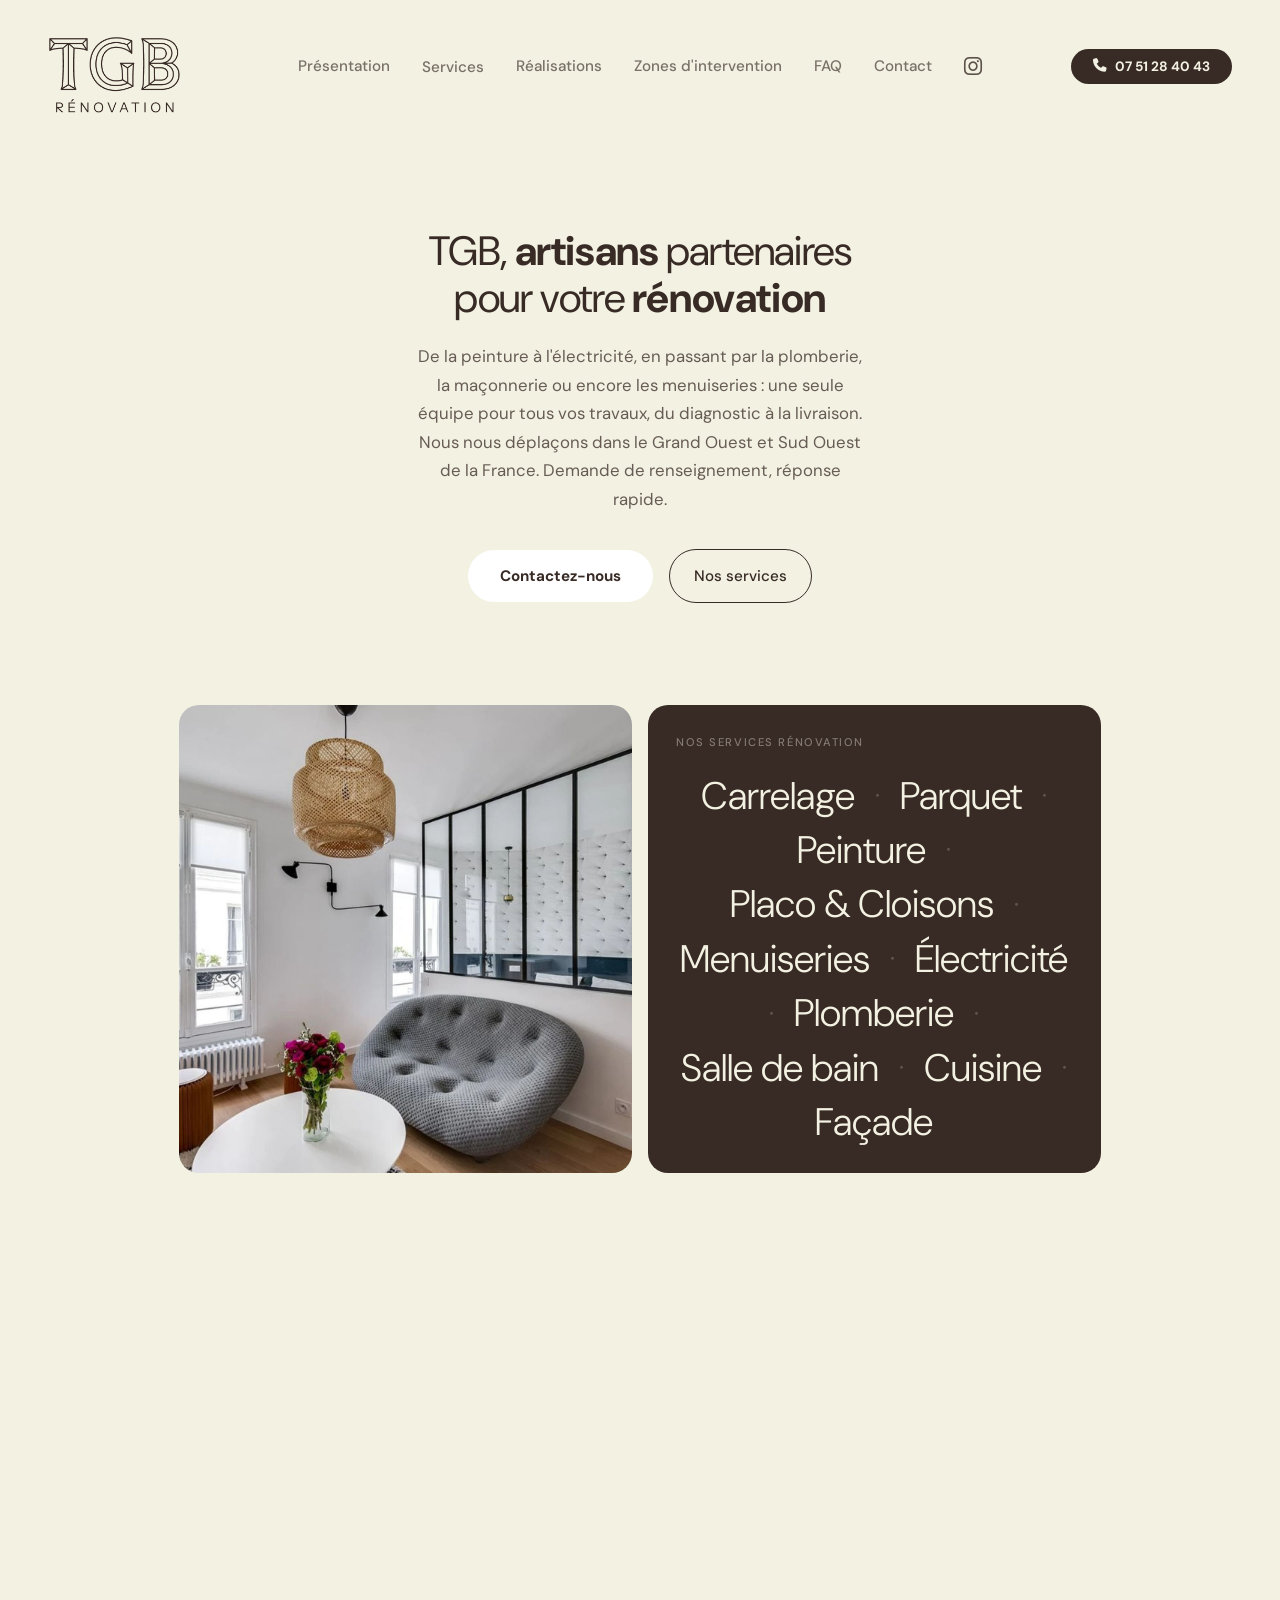
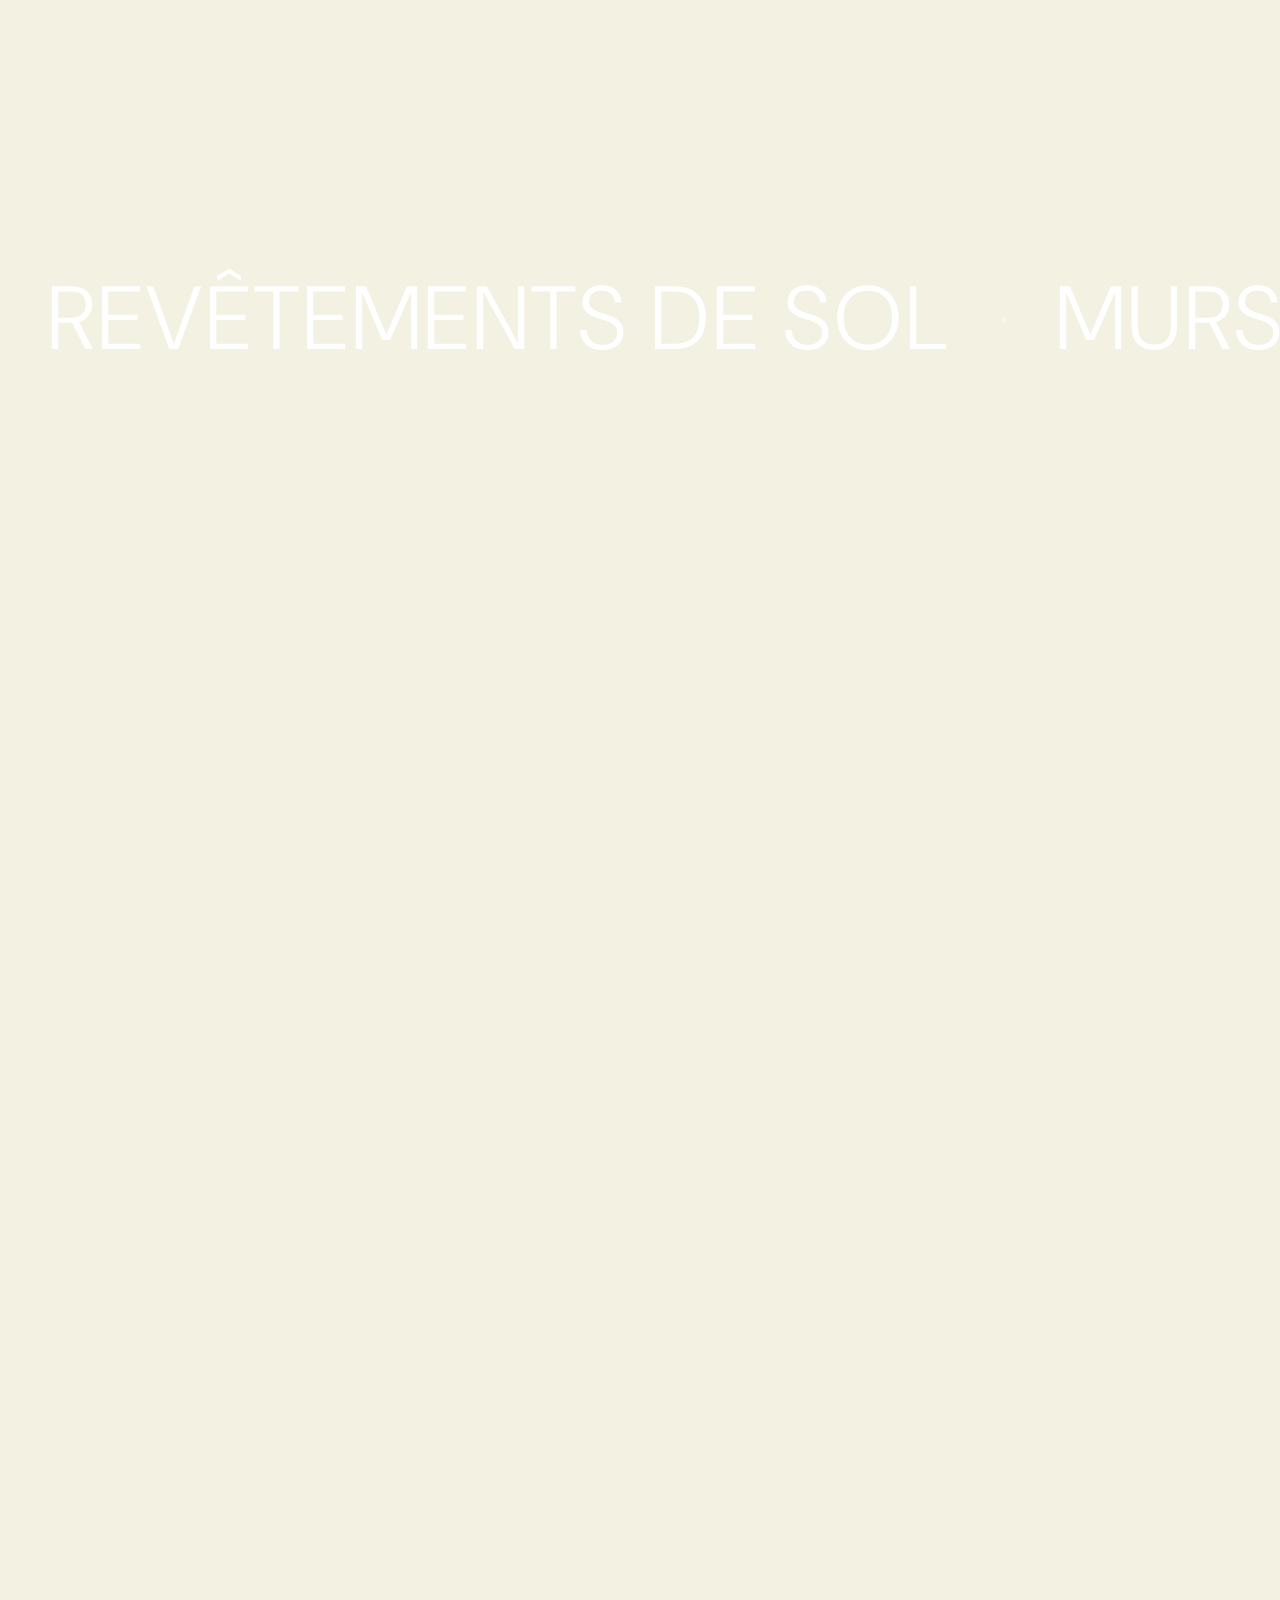
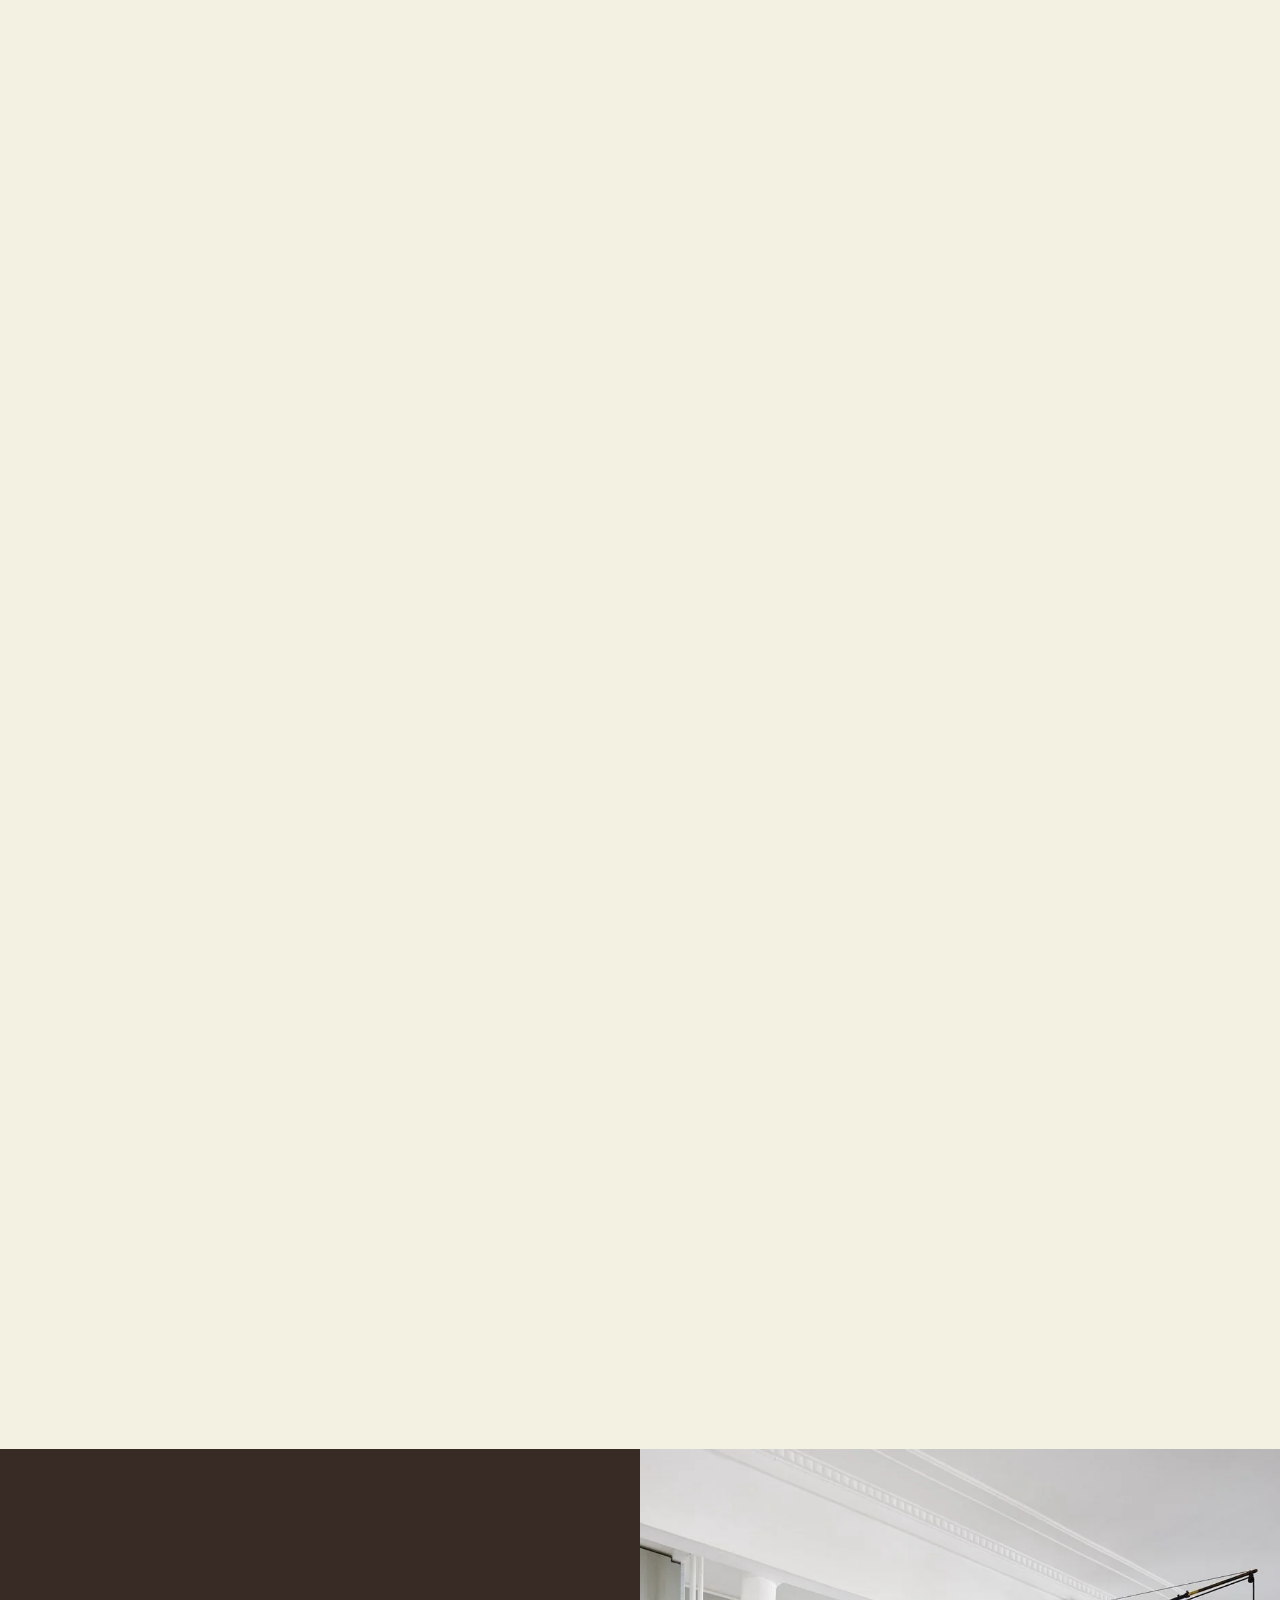
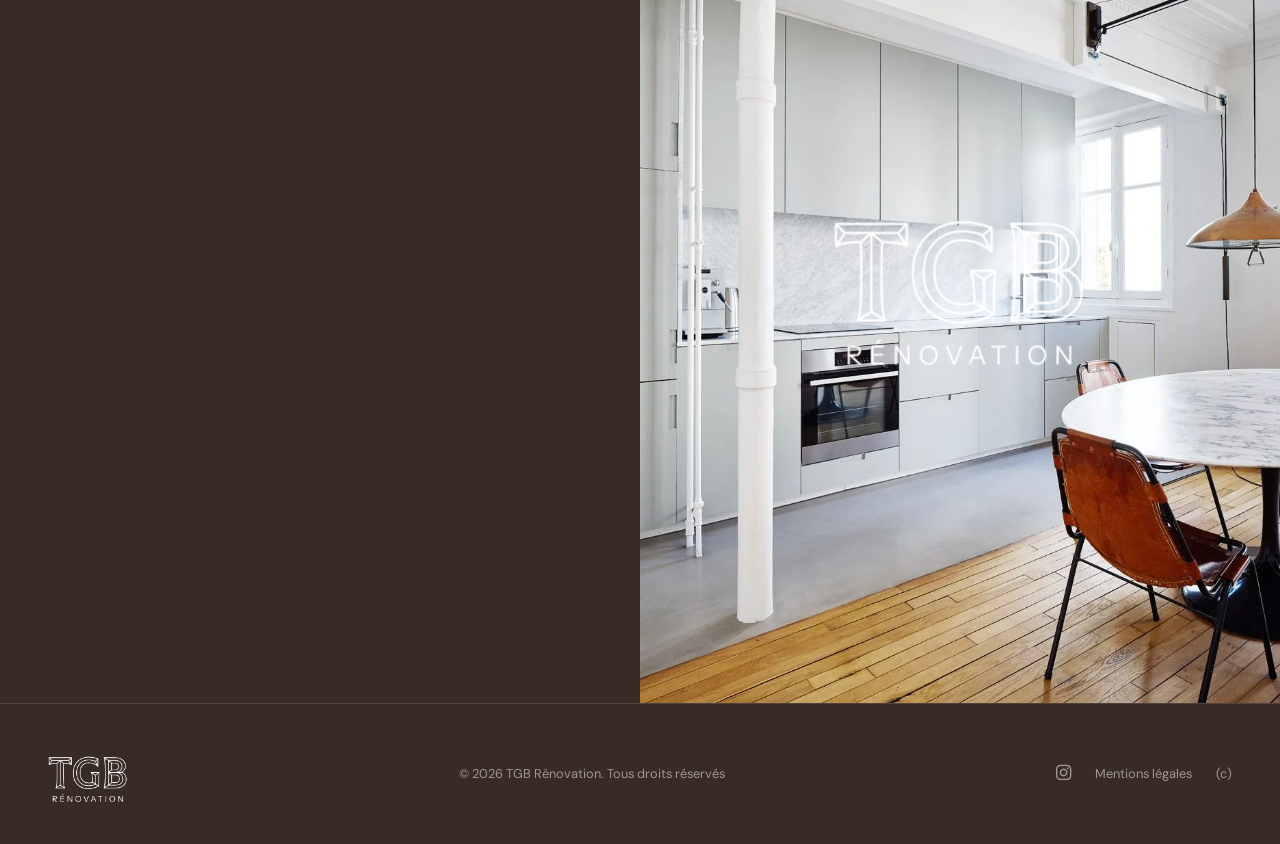
==== commit 2c51f7d7: "UI, SEO local et refacto : page Nogent-le-Rotrou, fil d'ariane, section Pourquoi TGB, formulaire con" ====
--- a/index.html
+++ b/index.html
@@ -225,7 +225,7 @@
           <span class="kw-sep">·</span>
           <span class="kw-word" data-bg="photos/mur-plafond/tgb%20r%C3%A9novation%20travaux15.webp">Placo & Cloisons</span>
           <span class="kw-sep">·</span>
-          <span class="kw-word" data-bg="photos/menuiseries-amenagement/tgb%20r%C3%A9novation%20travaux1.webp">Menuiseries</span>
+          <span class="kw-word" data-bg="travaux/tgb%20r%C3%A9novation%20travaux3.webp">Menuiseries</span>
           <span class="kw-sep">·</span>
           <span class="kw-word" data-bg="travaux/tgb%20r%C3%A9novation%20travaux9.webp">Électricité</span>
           <span class="kw-sep">·</span>
@@ -274,7 +274,7 @@
     </div>
 
   </section>
-  <!-- SERVICES — intro nav -->
+  <!-- SERVICES, intro nav -->
 
 
   <!-- Bandeau défilant -->
@@ -304,7 +304,7 @@
     </div>
   </div>
 
-  <!-- NOS SERVICES — détail des prestations -->
+  <!-- NOS SERVICES, détail des prestations -->
   <div id="nos-services" class="svc-nav-header reveal">
     <div>
       <div class="svc-pills-label">Nos services</div>
@@ -591,38 +591,9 @@
 
 
   
-  <div id="stats">
-    <div class="stats-grid">
-      <div class="stat-item">
-        <div class="stat-num reveal"><span data-count="8"></span><span>+</span></div>
-        <div class="stat-label reveal reveal-delay-1">Années d'expérience</div>
-      </div>
-      <div class="stat-item">
-        <div class="stat-num reveal"><span data-count="30"></span><span>+</span></div>
-        <div class="stat-label reveal reveal-delay-1">Chantiers réalisés</div>
-      </div>
-      <div class="stat-item">
-        <div class="stat-num reveal"><span data-count="80"></span><span>%</span></div>
-        <div class="stat-label reveal reveal-delay-1">% Rénovations maisons</div>
-      </div>
-      <div class="stat-item">
-        <div class="stat-num reveal"><span data-count="100"></span><span>%</span></div>
-        <div class="stat-label reveal reveal-delay-1">Clients satisfaits</div>
-      </div>
-    </div>
-  </div>
-
-  <!-- ABOUT -->
+  <!-- ABOUT + STATS -->
   <section id="about">
     <div class="about-grid">
-
-      <div class="about-visual">
-        <div class="about-visual-inner"></div>
-        <div class="about-badge">
-          <strong>2016</strong>
-          Création de l'entreprise
-        </div>
-      </div>
 
       <div class="about-content">
         <div class="reveal">
@@ -631,11 +602,32 @@
           <p>TGB Rénovation accompagne particuliers et professionnels dans tous leurs projets de travaux. De la simple remise en peinture à la rénovation complète, nos équipes assurent chaque chantier avec rigueur et transparence.</p>
         </div>
         <ul class="about-list">
-          <li class="reveal reveal-delay-1">Réactivité & Qualité</li>
-          <li class="reveal reveal-delay-2">Artisans qualifiés, assurés et respectueux</li>
-          <li class="reveal reveal-delay-3">Respect des délais</li>
-          <li class="reveal reveal-delay-5">Interlocuteur unique </li>
+          <li class="reveal reveal-delay-1"><i class="fa-solid fa-check"></i> Réactivité & Qualité</li>
+          <li class="reveal reveal-delay-2"><i class="fa-solid fa-check"></i> Artisans qualifiés, assurés et respectueux</li>
+          <li class="reveal reveal-delay-3"><i class="fa-solid fa-check"></i> Respect des délais</li>
+          <li class="reveal reveal-delay-5"><i class="fa-solid fa-check"></i> Interlocuteur unique</li>
         </ul>
+      </div>
+
+      <div class="about-stats">
+        <div class="stats-grid">
+          <div class="stat-item">
+            <div class="stat-num reveal"><span data-count="8"></span><span>+</span></div>
+            <div class="stat-label reveal reveal-delay-1">Années d'expérience</div>
+          </div>
+          <div class="stat-item">
+            <div class="stat-num reveal"><span data-count="30"></span><span>+</span></div>
+            <div class="stat-label reveal reveal-delay-1">Chantiers réalisés</div>
+          </div>
+          <div class="stat-item">
+            <div class="stat-num reveal"><span data-count="80"></span><span>%</span></div>
+            <div class="stat-label reveal reveal-delay-1">Rénovations maisons</div>
+          </div>
+          <div class="stat-item">
+            <div class="stat-num reveal"><span data-count="100"></span><span>%</span></div>
+            <div class="stat-label reveal reveal-delay-1">Clients satisfaits</div>
+          </div>
+        </div>
       </div>
 
     </div>
@@ -676,6 +668,12 @@
         <div class="gallery-item reveal reveal-delay-1">
           <img src="realisations/tgb%20r%C3%A9novation%20r%C3%A9alisations8.webp" alt="Réalisation TGB Rénovation" loading="lazy">
         </div>
+           <div class="gallery-item reveal reveal-delay-1">
+          <img src="webp/renovation-tgb-11.webp" alt="Réalisation TGB Rénovation" loading="lazy">
+        </div>
+           <div class="gallery-item reveal reveal-delay-1">
+          <img src="webp/renovation-tgb-14.webp" alt="Réalisation TGB Rénovation" loading="lazy">
+        </div>
       </div>
       <button class="gallery-arrow--next" aria-label="Suivant"><i class="fa-solid fa-chevron-right"></i></button>
     </div>
@@ -701,7 +699,7 @@
 
       <!-- Liste des villes -->
       <div class="zones-area-grid reveal">
-        <div class="zones-area-grid-header">Villes &amp; villages couverts :</div>
+        <div class="zones-area-grid-header">Nos zones d'interventions</div>
 
         <div class="zones-area">
           <div class="zones-area-title">Île-de-France</div>
@@ -749,7 +747,7 @@
           <ul class="zones-area-list">
             <li>Orléans</li><li>Tours</li><li>Blois</li>
             <li>Bourges</li><li>Châteauroux</li><li><a href="renovation-chartres.html">Chartres</a></li>
-            <li><a href="renovation-vendome.html">Vendôme</a></li><li><a href="renovation-dreux.html">Dreux</a></li><li>Nogent-le-Rotrou</li>
+            <li><a href="renovation-vendome.html">Vendôme</a></li><li><a href="renovation-dreux.html">Dreux</a></li><li><a href="renovation-nogent-le-rotrou.html">Nogent-le-Rotrou</a></li>
             <li><a href="renovation-chateaudun.html">Châteaudun</a></li>
           </ul>
         </div>
@@ -767,21 +765,6 @@
       </div>
     </div>
 
-    <div class="zones-city-links reveal">
-      <div class="zones-city-links-label">Pages détaillées par ville</div>
-      <div class="zones-city-links-grid">
-        <a href="renovation-la-ferte-bernard.html" class="zones-city-link"><i class="fa-solid fa-location-dot"></i> La Ferté-Bernard</a>
-        <a href="renovation-chateaudun.html" class="zones-city-link"><i class="fa-solid fa-location-dot"></i> Châteaudun</a>
-        <a href="renovation-le-mans.html" class="zones-city-link"><i class="fa-solid fa-location-dot"></i> Le Mans</a>
-        <a href="renovation-chartres.html" class="zones-city-link"><i class="fa-solid fa-location-dot"></i> Chartres</a>
-        <a href="renovation-alencon.html" class="zones-city-link"><i class="fa-solid fa-location-dot"></i> Alençon</a>
-        <a href="renovation-dreux.html" class="zones-city-link"><i class="fa-solid fa-location-dot"></i> Dreux</a>
-        <a href="renovation-vendome.html" class="zones-city-link"><i class="fa-solid fa-location-dot"></i> Vendôme</a>
-        <a href="renovation-argentan.html" class="zones-city-link"><i class="fa-solid fa-location-dot"></i> Argentan</a>
-        <a href="renovation-flers.html" class="zones-city-link"><i class="fa-solid fa-location-dot"></i> Flers</a>
-        <a href="renovation-rambouillet.html" class="zones-city-link"><i class="fa-solid fa-location-dot"></i> Rambouillet</a>
-      </div>
-    </div>
   </section>
 
             <!-- FAQ -->
@@ -809,23 +792,7 @@
         <p class="faq-answer">C'est précisément notre force. Peinture, sols, maçonnerie, plomberie, chauffage, électricité : une seule équipe pluridisciplinaire prend en charge l'ensemble du chantier. Fini le casse-tête de coordonner plusieurs artisans différents, on peut tout gérer, du premier coup de masse aux finitions.</p>
       </details>
 
-      <details class="faq-item reveal reveal-delay-3">
-        <summary class="faq-question">
-          <span>Peut-on bénéficier d'aides de l'État pour les travaux ?</span>
-          <i class="fa-solid fa-chevron-down faq-chevron"></i>
-        </summary>
-        <p class="faq-answer">Selon la nature de vos travaux, vous pouvez avoir accès à MaPrimeRénov', à l'éco-prêt à taux zéro ou à une TVA réduite à 5,5 %. Contactez-nous pour évaluer les aides auxquelles vous pouvez prétendre.</p>
-      </details>
-
-      <details class="faq-item reveal">
-        <summary class="faq-question">
-          <span>Quelle garantie avez-vous sur vos travaux ?</span>
-          <i class="fa-solid fa-chevron-down faq-chevron"></i>
-        </summary>
-        <p class="faq-answer">Nos chantiers bénéficient de la garantie décennale obligatoire (10 ans) pour tous les travaux de gros œuvre et d'installation.</p>
-      </details>
-
-      <details class="faq-item reveal reveal-delay-1">
+<details class="faq-item reveal reveal-delay-1">
         <summary class="faq-question">
           <span>Je dois habiter ailleurs pendant les travaux ?</span>
           <i class="fa-solid fa-chevron-down faq-chevron"></i>
@@ -849,89 +816,46 @@
         <p class="faq-answer">En général, on peut démarrer sous 3 à 6 semaines après signature du devis. En haute saison, les plannings se remplissent vite, mieux vaut anticiper. Prenez contact maintenant, même if vos travaux ne sont prévus que dans quelques mois.</p>
       </details>
 
+      <details class="faq-item reveal reveal-delay-1">
+        <summary class="faq-question">
+          <span>Vous travaillez aussi avec des professionnels du bâtiment ?</span>
+          <i class="fa-solid fa-chevron-down faq-chevron"></i>
+        </summary>
+        <p class="faq-answer">Oui. Nous sommes disponibles pour de la sous-traitance auprès d'autres professionnels : promoteurs, architectes, maîtres d'œuvre, agences immobilières. Si vous cherchez une équipe pluridisciplinaire fiable pour renforcer votre capacité sur un chantier, contactez-nous directement.</p>
+      </details>
+
     </div>
   </section>
 
   <!-- CONTACT -->
-  <section id="contact">
-    <div class="contact-grid">
-
-      <div class="contact-info">
-        <div class="reveal">
-          <div class="section-label">Contact</div>
-          <h2 class="section-title">Parlons de<br>votre projet</h2>
-          <p>Devis gratuit. Contactez nous par email ou téléphone directement.</p>
-        </div>
-        <div class="contact-details">
-          <div class="contact-item reveal reveal-delay-1">
-            <div class="contact-item-icon"><i class="fa-solid fa-phone"></i></div>
-            <div>
-              <div class="contact-item-label">Téléphone</div>
-              <div class="contact-item-value"><a href="tel:+33751284043">07 51 28 40 43</a></div>
-            </div>
-          </div>
-          <div class="contact-item reveal reveal-delay-2">
-            <div class="contact-item-icon"><i class="fa-solid fa-envelope"></i></div>
-            <div>
-              <div class="contact-item-label">Email</div>
-              <div class="contact-item-value">contact@tgb-renovation.fr</div>
-            </div>
-          </div>
-          
-        </div>
-      </div>
-
-      <!--<div class="contact-form reveal reveal-delay-2">
-        <form id="devis-form" action="https://formspree.io/f/VOTRE_ID" method="POST" novalidate>
-
-          <div class="form-row">
-            <div class="form-group">
-              <label for="prenom">Prénom &amp; Nom <span class="req">*</span></label>
-              <input type="text" id="prenom" name="prenom" placeholder="Jean Dupont" autocomplete="name" required>
-            </div>
-            <div class="form-group">
-              <label for="telephone">Téléphone <span class="req">*</span></label>
-              <input type="tel" id="telephone" name="telephone" placeholder="06 XX XX XX XX" autocomplete="tel" required>
-            </div>
-          </div>
-
-          <div class="form-group">
-            <label for="email">Email <span class="req">*</span></label>
-            <input type="email" id="email" name="email" placeholder="jean@exemple.fr" autocomplete="email" required>
-          </div>
-
-          <div class="form-group">
-            <label for="type_travaux">Type de travaux <span class="req">*</span></label>
-            <select id="type_travaux" name="type_travaux" required>
-              <option value="" disabled selected>Sélectionner</option>
-              <option value="renovation-complete">Rénovation complète</option>
-              <option value="sol">Revêtements de sol</option>
-              <option value="murs">Murs &amp; plafonds</option>
-              <option value="menuiseries">Menuiseries &amp; cuisine</option>
-              <option value="electricite">Électricité</option>
-              <option value="plomberie">Plomberie &amp; sanitaires</option>
-              <option value="autre">Autre</option>
-            </select>
-          </div>
-
-          <div class="form-group">
-            <label for="description">Votre projet</label>
-            <textarea id="description" name="description" placeholder="Décrivez brièvement votre projet…" rows="4"></textarea>
-          </div>
-
-          
-          <input type="text" name="_gotcha" style="display:none" tabindex="-1" autocomplete="off">
-
-          <div id="form-status" class="form-status" aria-live="polite"></div>
-
-          <button type="submit" class="form-submit" id="form-btn">
-            Envoyer ma demande
-          </button>
-
-          <p class="form-note">Gratuit &amp; sans engagement, réponse sous 24h ouvrées.</p>
-        </form>
-      </div>-->
-
+  <section id="contact" class="contact-split">
+    <div class="contact-split-left reveal">
+      <div class="section-label">CONTACT</div>
+      <h2 class="section-title">Parlons de<br>votre projet</h2>
+      <p>Vous recherchez des artisans pour votre rénovation & travaux ? <br/>Devis gratuit, sans engagement. Nous nous déplaçons, évaluons et chiffrons sur place.</p>
+      <div class="contact-details">
+        <a href="tel:+33751284043" class="contact-item">
+          <div class="contact-item-icon"><i class="fa-solid fa-phone"></i></div>
+          <div>
+            <div class="contact-item-label">Téléphone</div>
+            <div class="contact-item-value">07 51 28 40 43</div>
+          </div>
+        </a>
+        <div class="contact-item">
+          <div class="contact-item-icon"><i class="fa-solid fa-envelope"></i></div>
+          <div>
+            <div class="contact-item-label">Email</div>
+            <div class="contact-item-value"><a href="mailto:contact@tgb-renovation.fr">contact@tgb-renovation.fr</a></div>
+          </div>
+        </div>
+      </div>
+      <a href="contact.html" class="contact-cta-btn">Demander un devis <i class="fa-solid fa-arrow-right"></i></a>
+    </div>
+    <div class="contact-split-right">
+      <div class="contact-split-photo">
+        <img src="realisations/tgb%20r%C3%A9novation%20r%C3%A9alisations4.webp" alt="Chantier TGB Rénovation" loading="lazy">
+        <img src="photos/LOGO%20W.png" alt="TGB Rénovation" class="contact-split-logo">
+      </div>
     </div>
   </section>
 
--- a/css/style.css
+++ b/css/style.css
@@ -34,7 +34,7 @@
 }
 
 /* Typography */
-h1 { font-family: 'Zen Dots', sans-serif; font-size: clamp(2.4rem, 7vw, 7rem); font-weight: 400; line-height: 1.05; letter-spacing: -0.01em; }
+h1 { font-family: 'DM Sans', sans-serif; font-size: clamp(2.4rem, 7vw, 7rem); font-weight: 400; line-height: 1.05; letter-spacing: -0.01em; }
 h2 { font-family: 'Zen Dots', sans-serif; font-size: clamp(1.6rem, 4vw, 3.8rem); font-weight: 400; line-height: 1.1; letter-spacing: -0.01em; }
 h3 { font-size: clamp(1.1rem, 2vw, 1.4rem); font-weight: 700; }
 p  { line-height: 1.7; font-size: 1rem; }
@@ -80,7 +80,7 @@
 .nav-logo { grid-column: 1; justify-self: start; }
 .nav-logo-img { height: 100px; width: auto; display: block; }
 .nav-links { grid-column: 2; justify-self: center; display: flex; gap: 32px; align-items: center; }
-.nav-links a { font-size: 0.85rem; font-weight: 500; color: var(--brown); opacity: 0.65; transition: opacity 0.2s; }
+.nav-links a { font-size: 0.95rem; font-weight: 500; color: var(--brown); opacity: 0.65; transition: opacity 0.2s; }
 .nav-links a:hover { opacity: 1; }
 .nav-cta-wrap { grid-column: 3; justify-self: end; display: flex; align-items: center; gap: 12px; }
 
@@ -157,7 +157,7 @@
 }
 .nav-cta:hover { opacity: 0.8; }
 .nav-cta-icon { display: block; }
-.nav-links .nav-instagram { font-size: 1.3rem; opacity: 0.8; transition: opacity 0.2s; background: radial-gradient(circle at 30% 107%, #fdf497 0%, #fd5949 45%, #d6249f 60%, #285AEB 90%); -webkit-background-clip: text; -webkit-text-fill-color: transparent; background-clip: text; }
+.nav-links .nav-instagram { font-size: 1.3rem; opacity: 0.8; transition: opacity 0.2s; color: var(--brown); }
 .nav-links .nav-instagram:hover { opacity: 1; }
 
 /* Keywords hover section */
@@ -274,11 +274,8 @@
   justify-content: space-between;
   padding: 120px 25% 48px;
   position: relative;
-  overflow: hidden;
   gap: 48px;
 }
-.hero-bg { display: none; }
-.hero-noise { display: none; }
 
 /* Texte gauche */
 .hero-content {
@@ -331,7 +328,7 @@
   display: grid;
   grid-template-columns: 1fr 1fr;
   gap: 16px;
-  width: 72vw;
+  width: clamp(600px, 72vw, 1400px);
   flex: 1;
   min-height: 340px;
   max-height: 560px;
@@ -456,16 +453,11 @@
   font-family: 'Zen Dots', sans-serif;
   display: inline-flex;
   align-items: center;
-  gap: 10px;
   font-size: 0.72rem;
   font-weight: 700;
   letter-spacing: 0.15em;
   text-transform: uppercase;
   margin-bottom: 24px;
-}
-.section-label::before {
-  content: '';
-  width: 28px; height: 2px;
 }
 .section-title { font-family: var(--font); font-size: clamp(1.9rem, 3.2vw, 3rem); font-weight: 700; margin-bottom: 16px; line-height: 1.15; }
 .section-lead {
@@ -1040,14 +1032,15 @@
 }
 
 /* Stats */
-#stats { padding: 80px 48px; }
+.about-stats { display: flex; align-items: center; }
+.about-stats .stats-grid { grid-template-columns: repeat(2, 1fr); gap: 2px; width: 100%; }
+.about-stats .stat-item { padding: 32px 20px; }
 .stats-grid {
   display: grid;
   grid-template-columns: repeat(4, 1fr);
   gap: 2px;
 }
-.stat-item { padding: 40px 32px; border-right: 1px solid; text-align: center; }
-.stat-item:last-child { border-right: none; }
+.stat-item { padding: 40px 32px; text-align: center; }
 .stat-num {
   font-size: clamp(2.5rem, 4vw, 4rem);
   font-weight: 800;
@@ -1097,12 +1090,11 @@
   font-size: 0.95rem;
   line-height: 1.6;
 }
-.about-list li::before {
-  content: '';
+.about-list li .fa-check {
   flex-shrink: 0;
-  margin-top: 8px;
-  width: 6px; height: 6px;
-  border-radius: 50%;
+  margin-top: 3px;
+  color: var(--brown);
+  font-size: 0.8rem;
 }
 
 /* Process */
@@ -1196,13 +1188,17 @@
 
 .zones-layout {
   display: grid;
-  grid-template-columns: 280px 1fr;
+  grid-template-columns: 1fr 2fr;
   gap: 80px;
   align-items: start;
   margin-top: 56px;
 }
 
 /* Carte SVG */
+.zones-map {
+  max-width: 400px;
+  margin: 0 auto;
+}
 .france-regions-map {
   width: 100%;
   height: auto;
@@ -1290,7 +1286,7 @@
 .zones-city-link:hover { background: var(--brown); color: var(--cream); border-color: var(--brown); }
 .zones-city-link:hover i { opacity: 1; }
 
-@media (max-width: 1200px) { .zones-layout { grid-template-columns: 220px 1fr; gap: 48px; } }
+@media (max-width: 1200px) { .zones-layout { grid-template-columns: 1fr 2fr; gap: 48px; } }
 @media (max-width: 1024px) { .zones-layout { grid-template-columns: 1fr; } .zones-map { max-width: 260px; } }
 @media (max-width: 640px) {
   .zones-layout { grid-template-columns: 1fr; gap: 32px; }
@@ -1335,88 +1331,144 @@
 @media (max-width: 1024px) { .faq-grid { grid-template-columns: 1fr; } #faq { padding: 80px 48px; } }
 @media (max-width: 768px)  { #faq { padding: 80px 24px; } .faq-question { padding: 20px; font-size: 0.95rem; } .faq-answer { padding: 0 20px 20px; } }
 
-/* Contact */
-.contact-grid {
+/* Contact — split layout */
+#contact.contact-split {
+  padding: 0;
   display: grid;
-  grid-template-columns: 1fr 1.2fr;
-  gap: 80px;
-  align-items: start;
-}
-.contact-details { margin-top: 40px; display: flex; flex-direction: column; gap: 20px; }
+  grid-template-columns: 1fr 1fr;
+  min-height: 480px;
+  background: var(--brown);
+}
+.contact-split-left {
+  padding: 88px 72px;
+  display: flex;
+  flex-direction: column;
+  justify-content: center;
+  color: var(--cream);
+}
+.contact-split-left .section-label { color: var(--cream); opacity: 0.4; }
+.contact-split-left .section-title { color: var(--cream); margin-bottom: 18px; }
+.contact-split-left > p { color: var(--cream); opacity: 0.58; line-height: 1.72; max-width: 400px; margin-bottom: 44px; }
+.contact-details { display: flex; flex-direction: column; gap: 18px; margin-bottom: 44px; }
 .contact-item {
   display: flex;
-  align-items: flex-start;
-  gap: 14px;
-  padding: 20px;
-  border: 1px solid #f2e8d1;
-  border-radius: 8px;
-  background-color: white;
+  align-items: center;
+  gap: 16px;
+  text-decoration: none;
+  color: var(--brown);
 }
 .contact-item-icon {
-  width: 40px; height: 40px;
-  border-radius: 8px;
+  width: 38px; height: 38px;
+  border-radius: 4px;
+  border: 1px solid rgba(56,43,38,0.2);
   display: flex;
   align-items: center;
   justify-content: center;
   flex-shrink: 0;
-  border: 1px solid;
-}
-.contact-item-label { font-size: 0.72rem; font-weight: 600; text-transform: uppercase; letter-spacing: 0.1em; margin-bottom: 3px; }
-.contact-item-value { font-size: 1rem; font-weight: 500; }
-
-.contact-form { border: 1px solid; border-radius: 12px; padding: 44px; }
-.form-row { display: grid; grid-template-columns: 1fr 1fr; gap: 16px; margin-bottom: 16px; }
-.form-group { margin-bottom: 16px; }
-.form-group label {
+  font-size: 0.82rem;
+  color: var(--brown);
+}
+.contact-item-label { font-size: 0.68rem; font-weight: 600; text-transform: uppercase; letter-spacing: 0.1em; margin-bottom: 3px; opacity: 0.42; color: var(--brown); }
+.contact-item-value { font-size: 0.95rem; font-weight: 500; color: var(--brown); }
+
+/* Overrides pour la section contact homepage (fond marron) */
+.contact-split-left .contact-item { color: var(--cream); }
+.contact-split-left .contact-item-icon { border-color: rgba(243,241,226,0.2); color: var(--cream); }
+.contact-split-left .contact-item-label { color: var(--cream); }
+.contact-split-left .contact-item-value { color: var(--cream); }
+.contact-cta-btn { display: inline-flex; align-items: center; gap: 10px; background: var(--cream); color: var(--brown); font-weight: 700; font-size: 0.9rem; text-decoration: none; padding: 14px 28px; border-radius: 100px; transition: opacity 0.2s; align-self: flex-start; }
+.contact-cta-btn:hover { opacity: 0.88; }
+
+.contact-split-right {
+  overflow: hidden;
+  align-self: stretch;
+}
+.contact-split-photo {
+  position: relative;
+  height: 100%;
+  overflow: hidden;
+}
+.contact-split-photo > img:first-child {
+  width: 100%;
+  height: 100%;
+  object-fit: cover;
+  object-position: center;
   display: block;
-  font-size: 0.78rem;
-  font-weight: 600;
-  text-transform: uppercase;
-  letter-spacing: 0.1em;
-  margin-bottom: 8px;
-}
+}
+.contact-split-logo {
+  position: absolute;
+  top: 50%;
+  left: 50%;
+  transform: translate(-50%, -50%);
+  height: auto;
+  width: auto;
+  max-width: 100%;
+  pointer-events: none;
+}
+
+/* ── Formulaire de contact ─────────────────────────────────── */
+.contact-form { display: flex; flex-direction: column; gap: 0; }
+.form-row { display: grid; grid-template-columns: 1fr 1fr; gap: 16px; }
+.form-group { display: flex; flex-direction: column; gap: 6px; margin-bottom: 18px; }
+.form-group label { font-size: 0.78rem; font-weight: 600; letter-spacing: 0.04em; opacity: 0.65; }
+.form-group .req { color: var(--brown); opacity: 1; }
 .form-group input,
 .form-group select,
 .form-group textarea {
-  width: 100%;
-  border: 1px solid;
-  border-radius: 8px;
-  padding: 14px 16px;
   font-family: var(--font);
   font-size: 0.95rem;
+  color: var(--brown);
+  background: var(--white);
+  border: 1.5px solid rgba(56,43,38,0.15);
+  border-radius: 8px;
+  padding: 12px 16px;
+  outline: none;
+  transition: border-color 0.2s;
+  width: 100%;
+  appearance: none;
+}
+.form-group input::placeholder,
+.form-group textarea::placeholder { color: var(--brown); opacity: 0.3; }
+.form-group input:focus,
+.form-group select:focus,
+.form-group textarea:focus { border-color: var(--brown); }
+.form-group select { background-image: url("data:image/svg+xml,%3Csvg xmlns='http://www.w3.org/2000/svg' width='12' height='8' viewBox='0 0 12 8'%3E%3Cpath d='M1 1l5 5 5-5' stroke='%23382B26' stroke-width='1.5' fill='none' stroke-linecap='round'/%3E%3C/svg%3E"); background-repeat: no-repeat; background-position: right 14px center; padding-right: 40px; cursor: pointer; }
+.form-group textarea { resize: vertical; min-height: 110px; line-height: 1.6; }
+.form-status { display: none; padding: 12px 16px; border-radius: 8px; border: 1.5px solid; font-size: 0.88rem; margin-bottom: 16px; }
+.form-submit {
+  font-family: var(--font);
+  font-size: 0.92rem;
+  font-weight: 700;
+  background: var(--brown);
+  color: var(--cream);
+  border: none;
+  border-radius: 100px;
+  padding: 14px 32px;
+  cursor: pointer;
+  display: inline-flex;
+  align-items: center;
+  gap: 10px;
+  align-self: flex-start;
   transition: opacity 0.2s;
-  outline: none;
-  -webkit-appearance: none;
-}
-.form-group textarea { height: 120px; resize: vertical; }
-.form-submit {
-  width: 100%;
-  font-family: var(--font);
-  font-size: 1rem;
-  font-weight: 700;
-  padding: 16px;
-  border: none;
-  border-radius: 8px;
-  cursor: pointer;
-  transition: opacity 0.2s, transform 0.2s;
-  display: flex;
-  align-items: center;
-  justify-content: center;
-  gap: 8px;
-  margin-top: 8px;
-}
-.form-submit:hover { transform: translateY(-1px); }
-.form-submit:disabled { opacity: 0.6; cursor: not-allowed; transform: none; }
-
-.form-group--sm { max-width: 140px; }
-.form-group--rgpd { display: flex; flex-direction: column; gap: 10px; margin-bottom: 20px; }
-.form-checkbox { display: flex; align-items: flex-start; gap: 10px; cursor: pointer; }
-.form-checkbox input[type="checkbox"] { flex-shrink: 0; width: 18px; height: 18px; margin-top: 1px; cursor: pointer; }
-.form-checkbox span { font-size: 0.8rem; line-height: 1.5; text-transform: none; font-weight: 400; letter-spacing: 0; }
-
-.form-status { font-size: 0.88rem; padding: 12px 16px; border-radius: 8px; margin-bottom: 12px; display: none; border: 1px solid; }
-.form-status:not(:empty) { display: block; }
-.form-note { font-size: 0.78rem; text-align: center; margin-top: 12px; }
+}
+.form-submit:hover { opacity: 0.8; }
+.form-submit:disabled { opacity: 0.5; cursor: not-allowed; }
+.form-note { font-size: 0.78rem; opacity: 0.45; margin-top: 12px; }
+
+@media (max-width: 1200px) {
+  .hero-columns { width: 90vw; }
+}
+
+@media (max-width: 900px) {
+  #contact.contact-split { grid-template-columns: 1fr; min-height: auto; }
+  .contact-split-right { display: none; }
+  .contact-split-left { padding: 72px 32px; }
+}
+@media (max-width: 480px) {
+  .contact-split-left { padding: 56px 24px; }
+}
+
+
 
 /* Footer */
 footer {
@@ -1426,6 +1478,7 @@
   display: flex;
   align-items: center;
   justify-content: space-between;
+  border-top: 1px solid rgba(243,241,226,0.12);
 }
 .footer-logo-img { height: 60px; width: auto; display: block; }
 .footer-copy { font-size: 0.8rem; opacity: 0.55; }
@@ -1438,10 +1491,7 @@
 @media (max-width: 1024px) {
   .stats-grid { grid-template-columns: repeat(2, 1fr); }
   .about-grid { grid-template-columns: 1fr; gap: 48px; }
-  .about-visual { height: 300px; }
   .process-steps { grid-template-columns: repeat(2, 1fr); }
-  .step-connector { display: none; }
-  .contact-grid { grid-template-columns: 1fr; gap: 48px; }
 }
 /* ─── Hamburger button ───────────────────────────────────────────────────────── */
 .nav-burger {
@@ -1553,14 +1603,7 @@
   #hero { padding: 80px 24px; }
   .hero-scroll-hint { display: none; }
   .stats-grid { grid-template-columns: repeat(2, 1fr); }
-  #stats { padding: 48px 24px; }
-  .stat-item {
-    padding: 28px 16px;
-    border-right: none;
-    border-bottom: 1px solid;
-  }
-  .stat-item:nth-child(odd)  { border-right: 1px solid; }
-  .stat-item:nth-last-child(-n+2) { border-bottom: none; }
+  .stat-item { padding: 28px 16px; }
   .process-steps { grid-template-columns: 1fr; }
   #process { padding: 48px 24px; }
   .process-inner { grid-template-columns: 1fr; gap: 32px; }
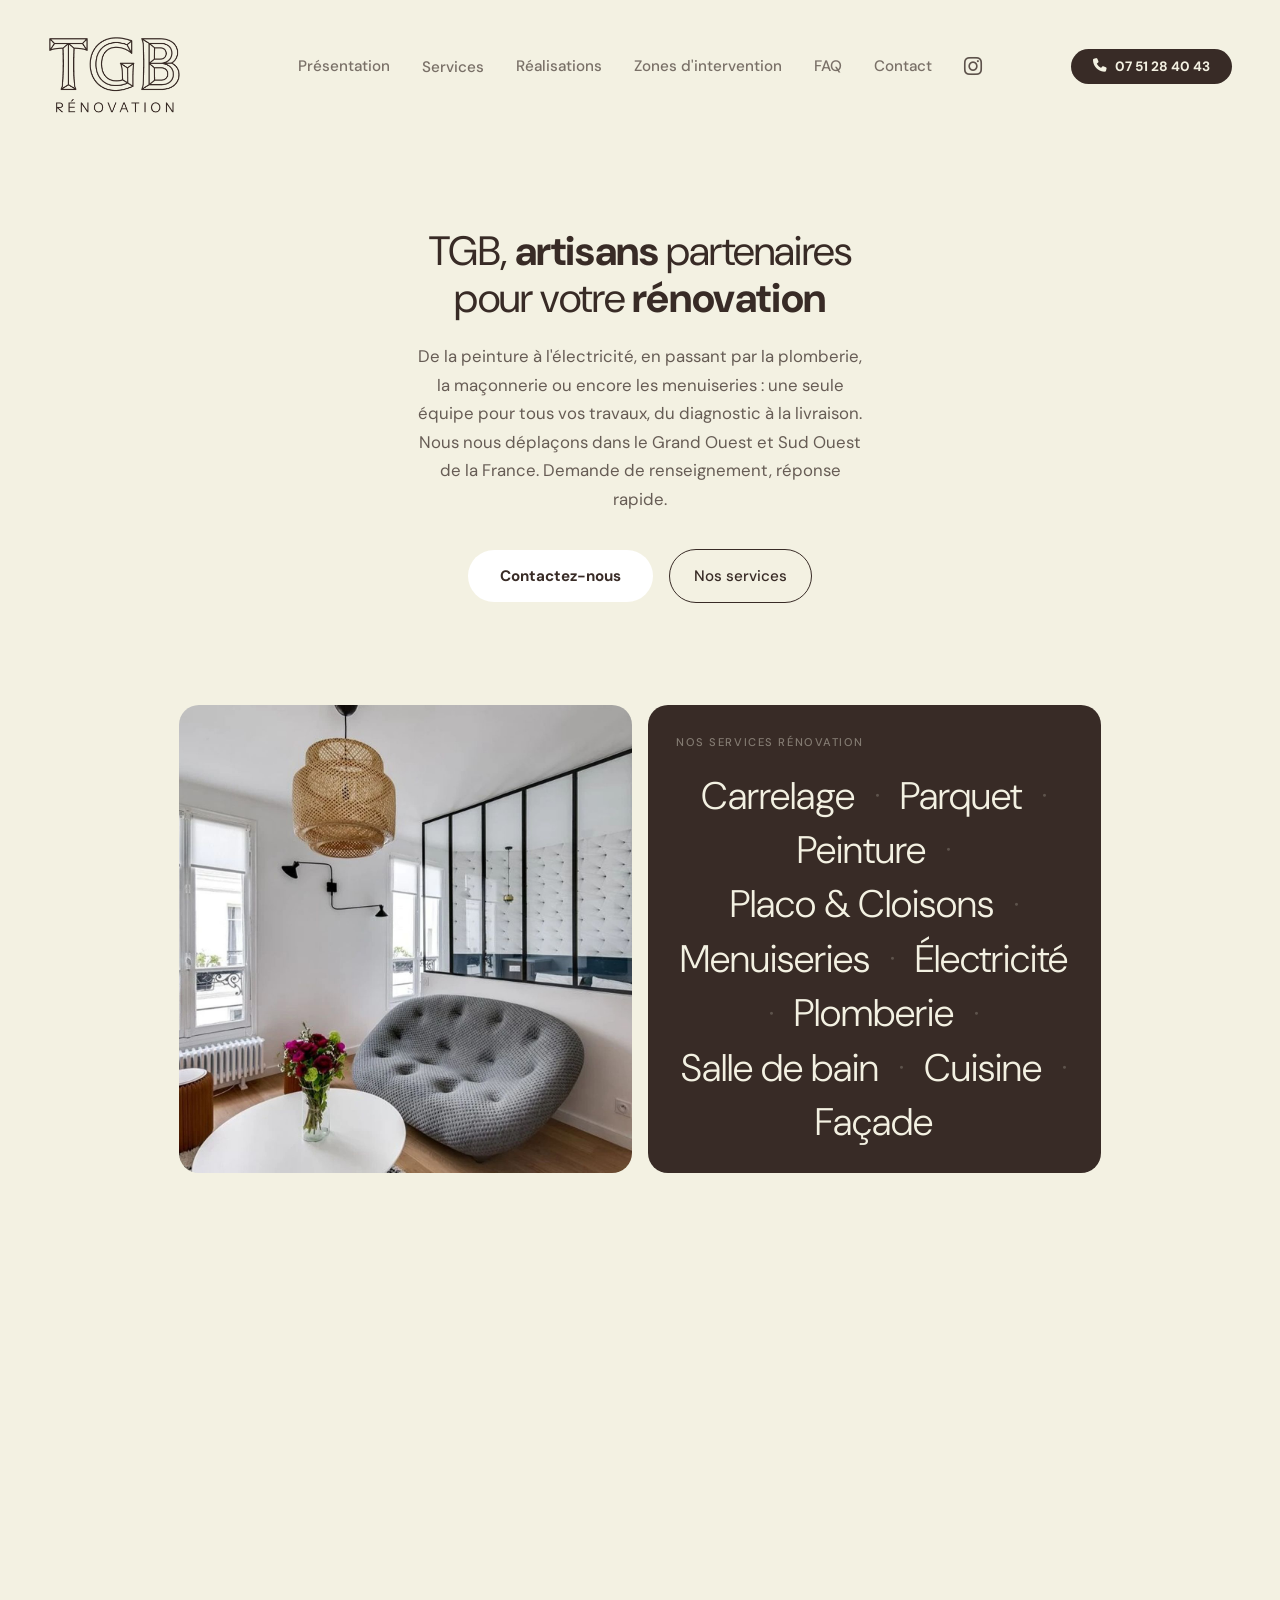
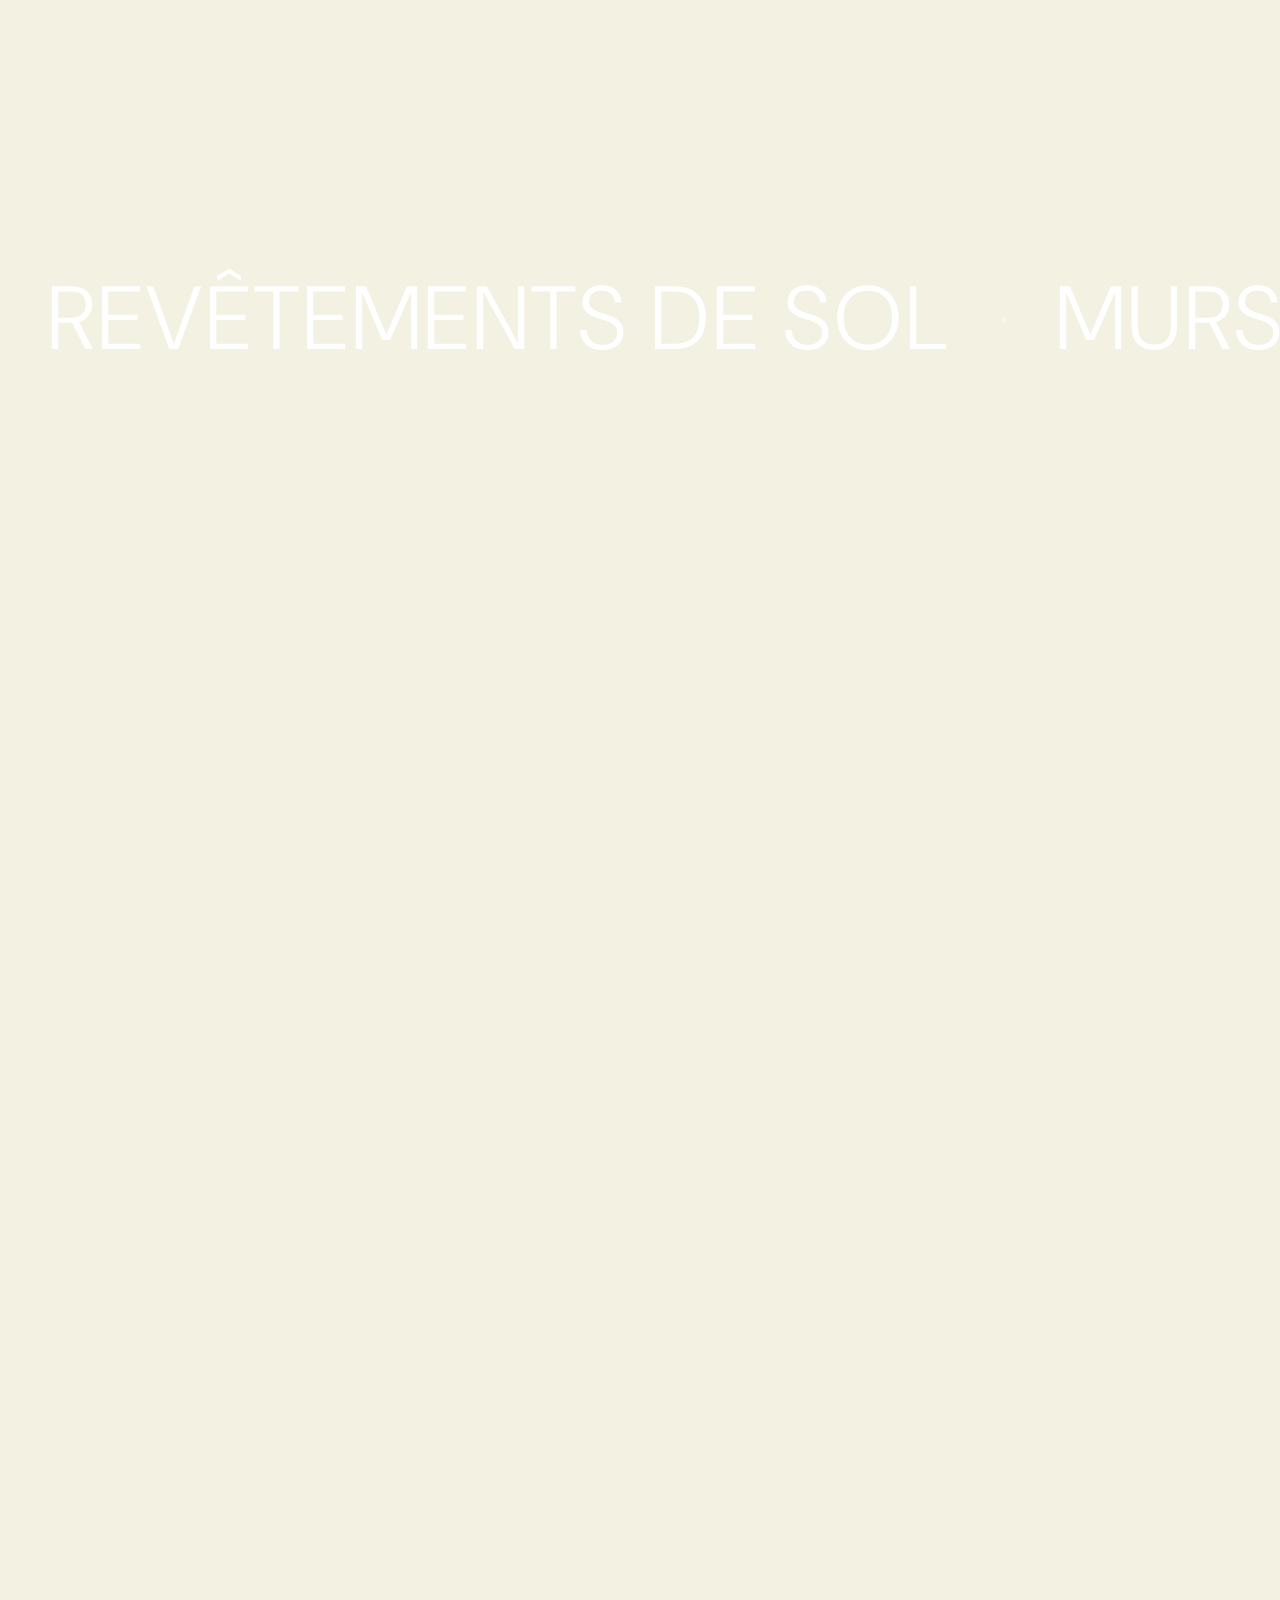
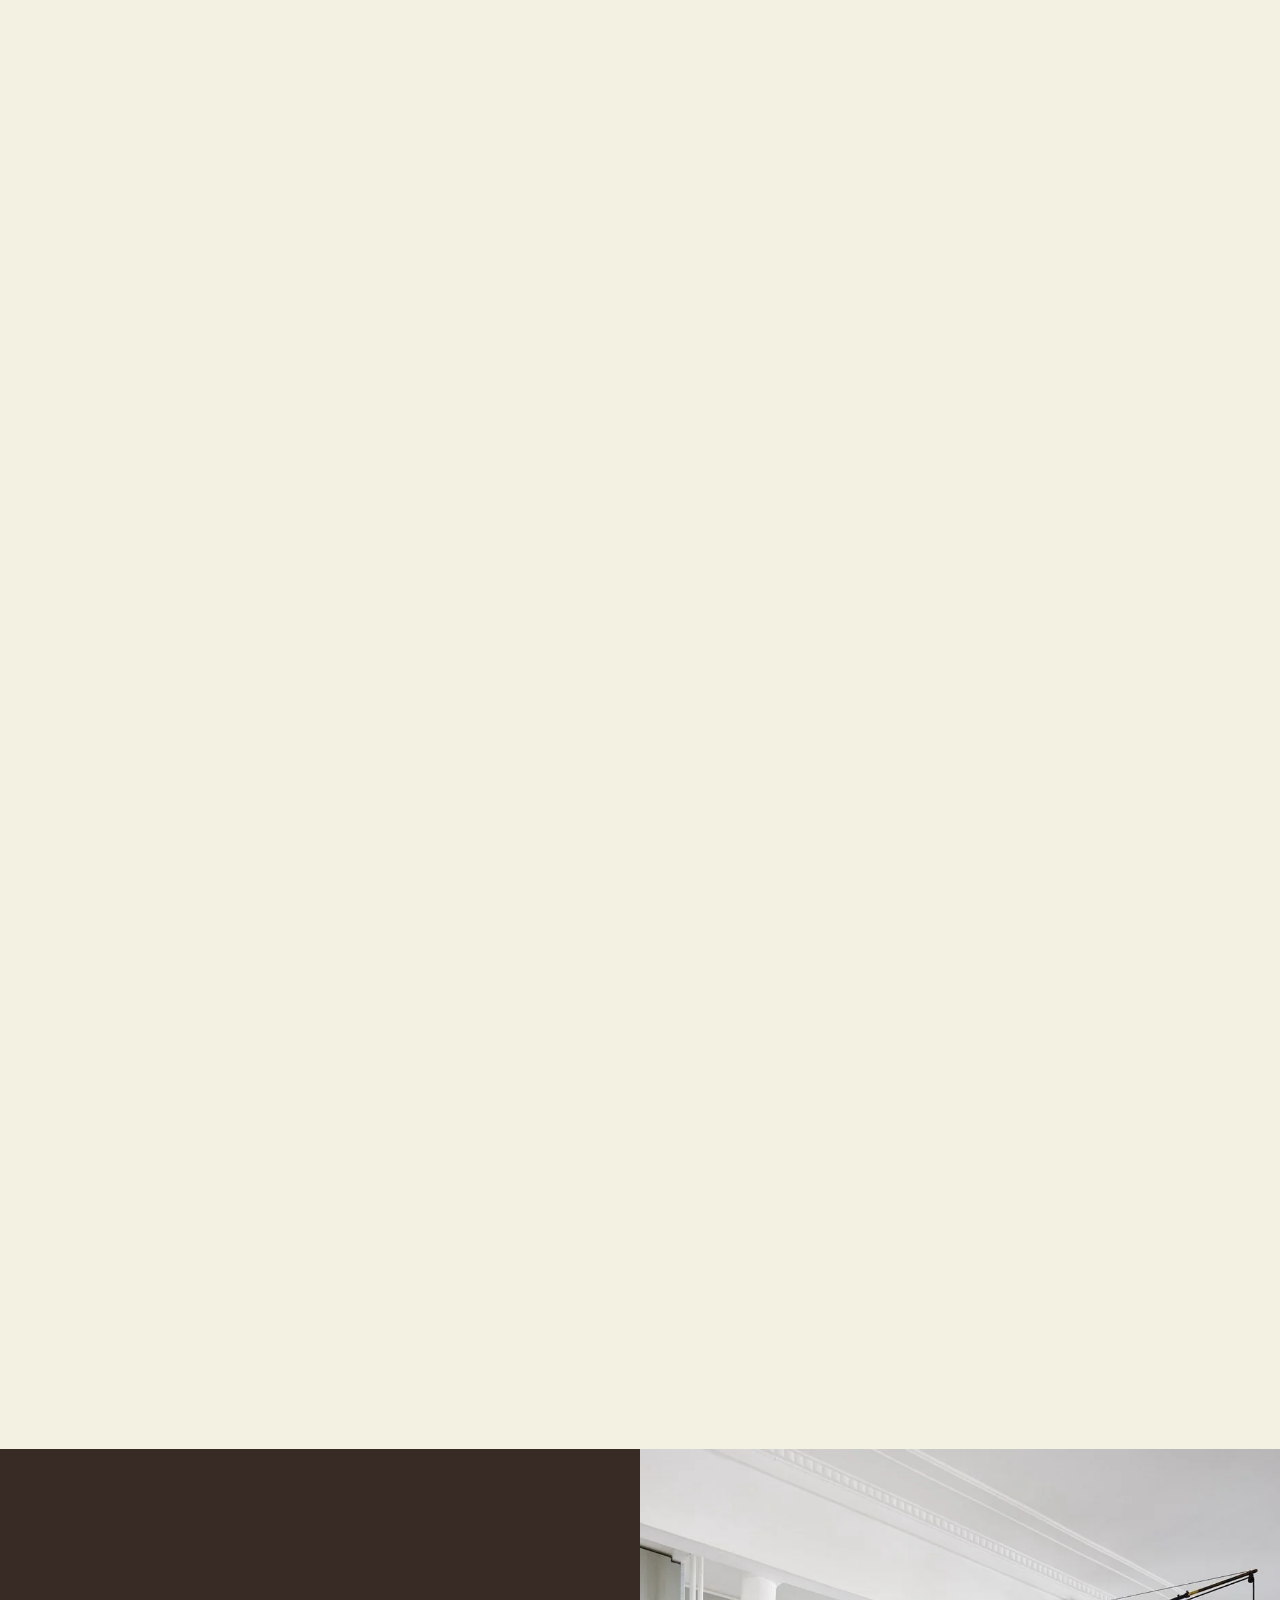
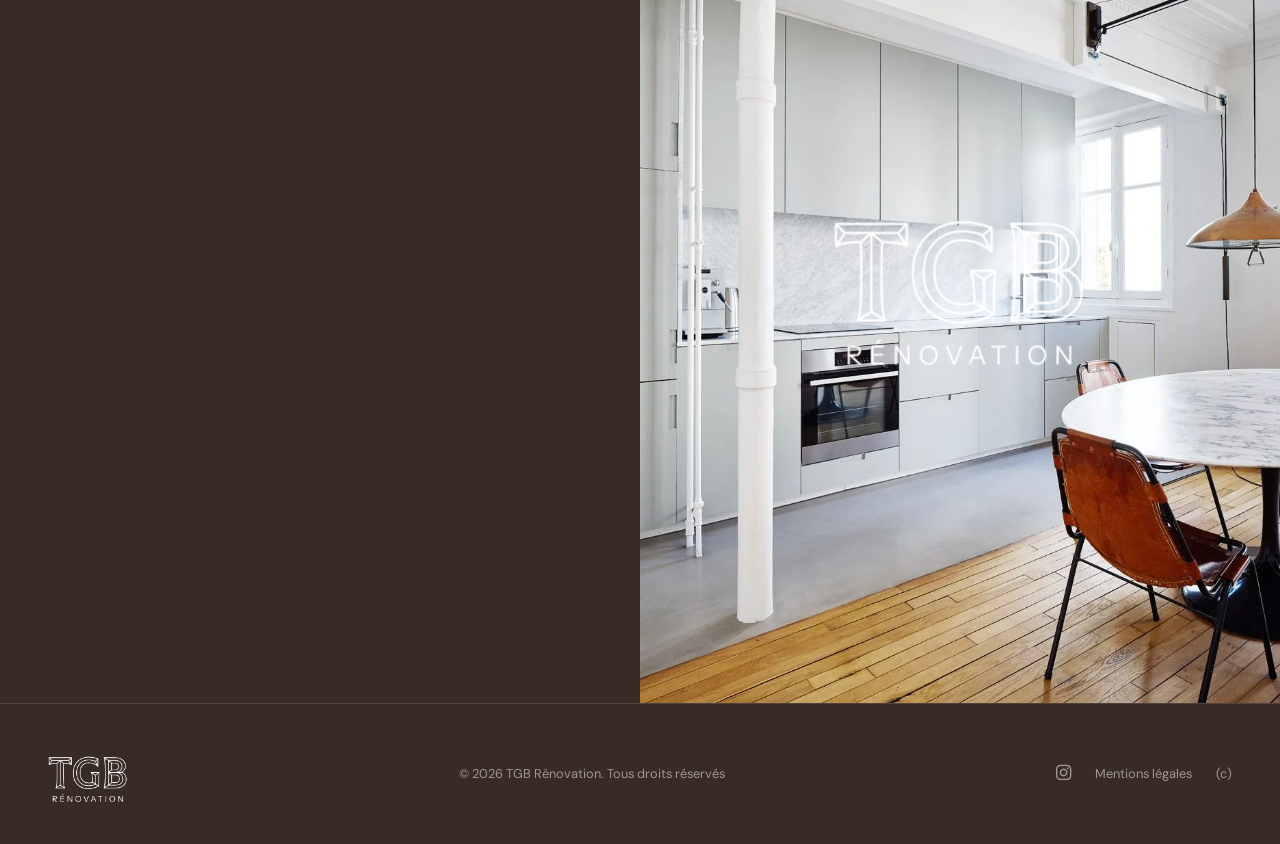
==== commit b96b30a5: "Ajout Google Analytics (G-DCWBQRSXNL) sur les 14 pages - Co-Authored-By: Claude Sonnet 4.6 <noreply@" ====
--- a/index.html
+++ b/index.html
@@ -136,6 +136,15 @@
   <!-- Custom CSS -->
   <link rel="stylesheet" href="https://cdnjs.cloudflare.com/ajax/libs/font-awesome/6.5.2/css/all.min.css" crossorigin="anonymous">
   <link rel="stylesheet" href="css/style.css">
+<!-- Google tag (gtag.js) -->
+<script async src="https://www.googletagmanager.com/gtag/js?id=G-DCWBQRSXNL"></script>
+<script>
+  window.dataLayer = window.dataLayer || [];
+  function gtag(){dataLayer.push(arguments);}
+  gtag('js', new Date());
+
+  gtag('config', 'G-DCWBQRSXNL');
+</script>
 </head>
 <body>
 
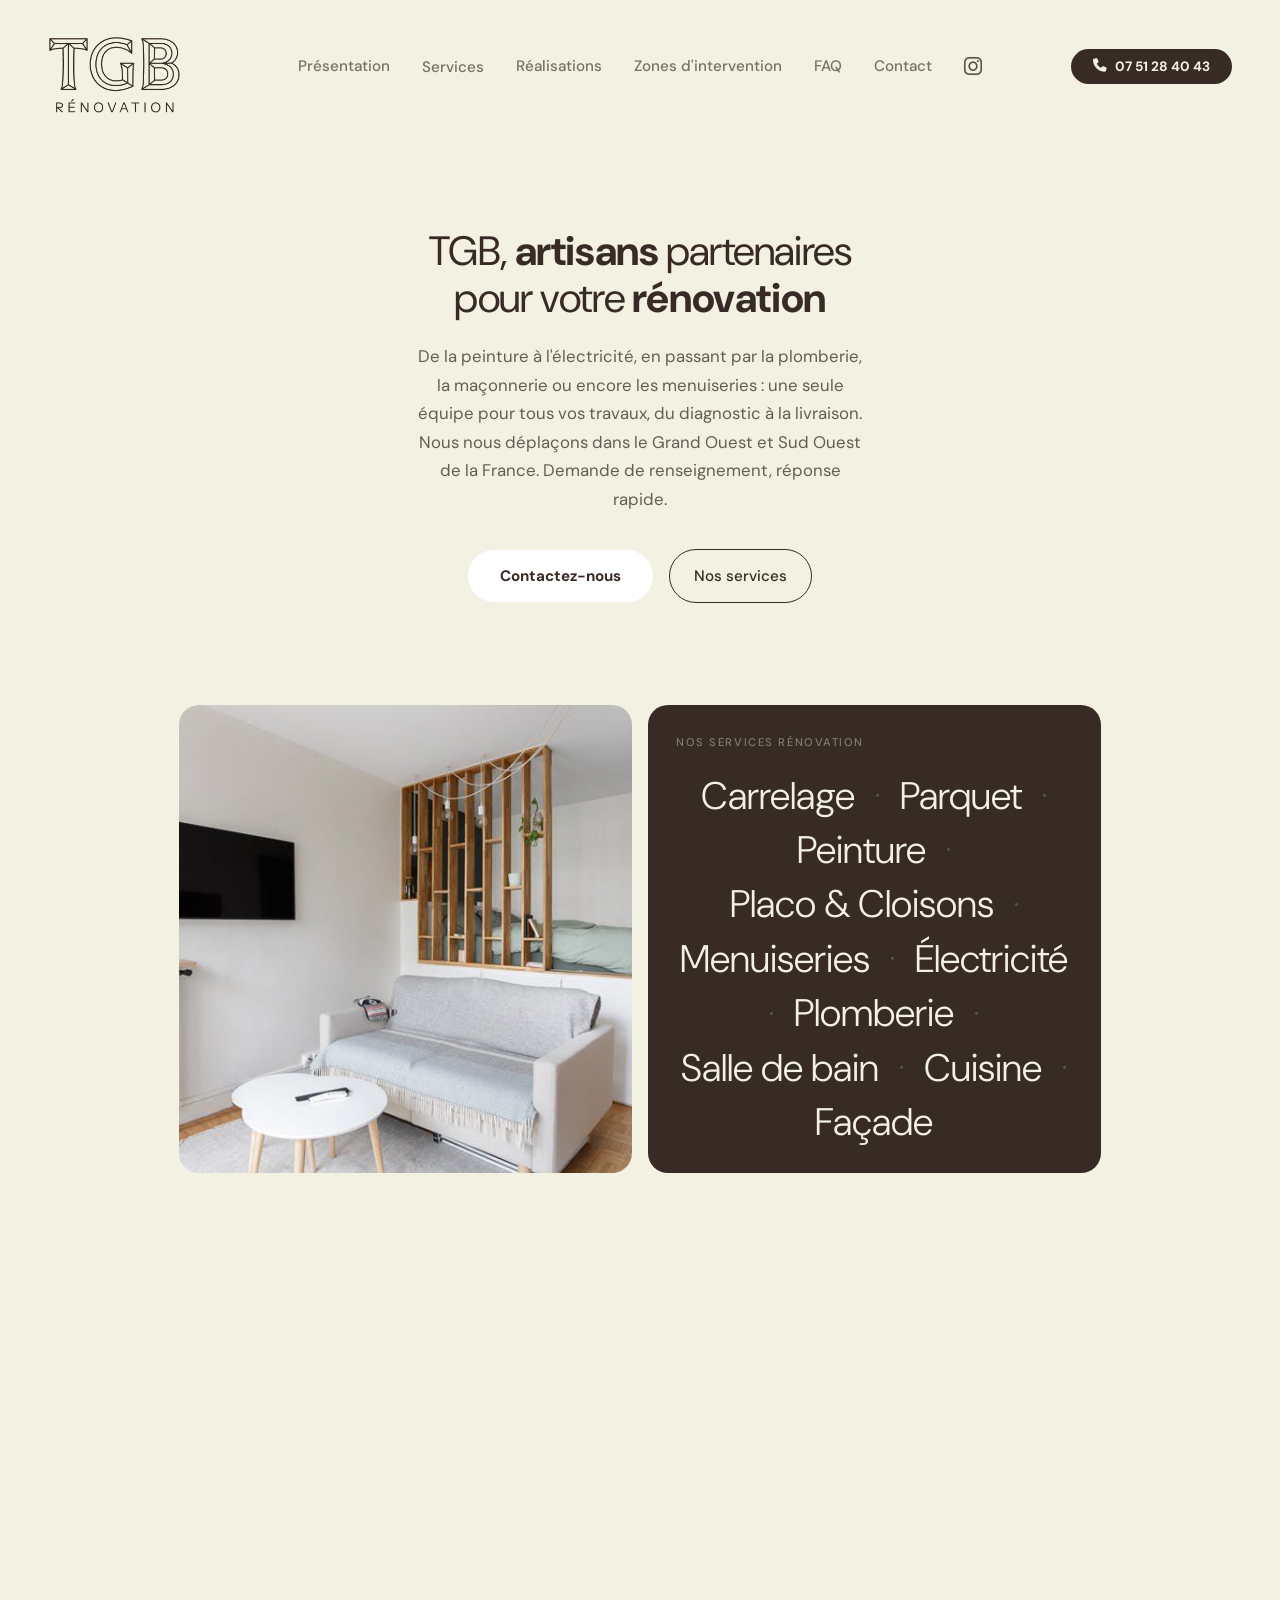
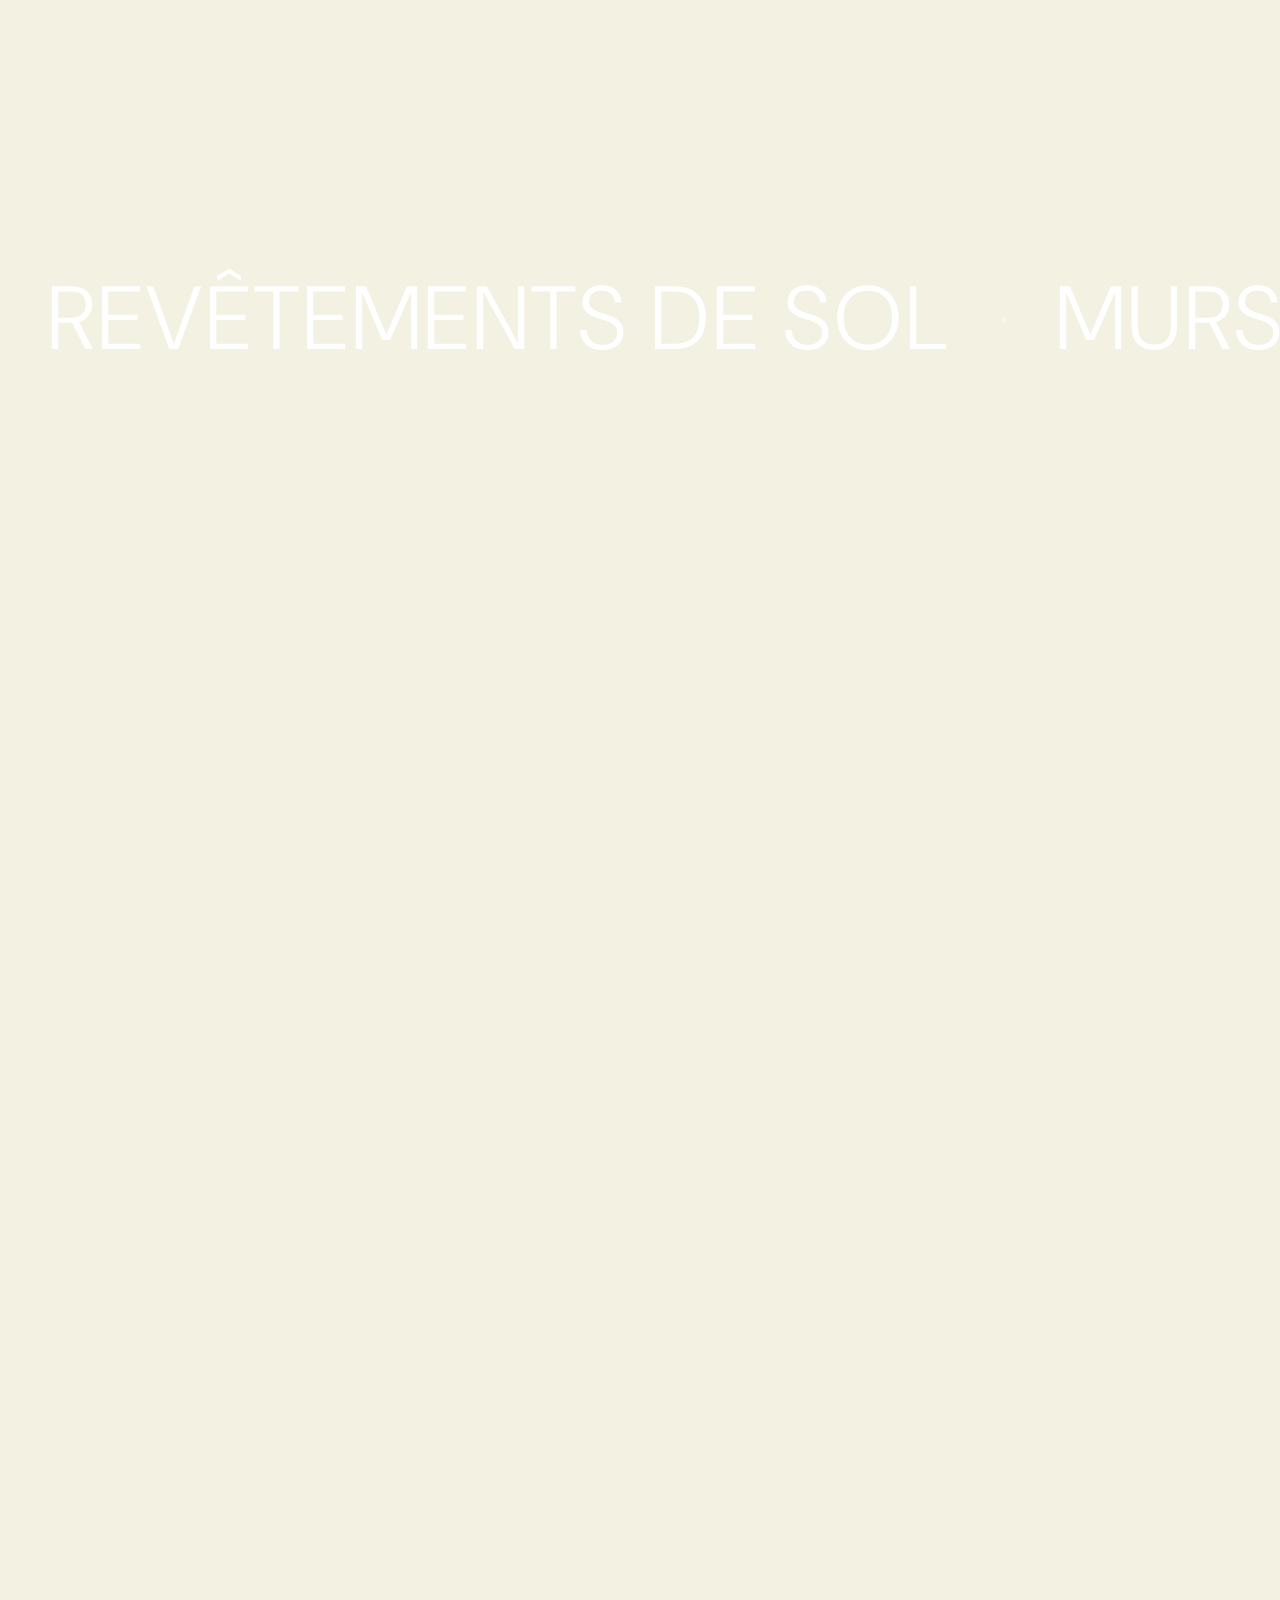
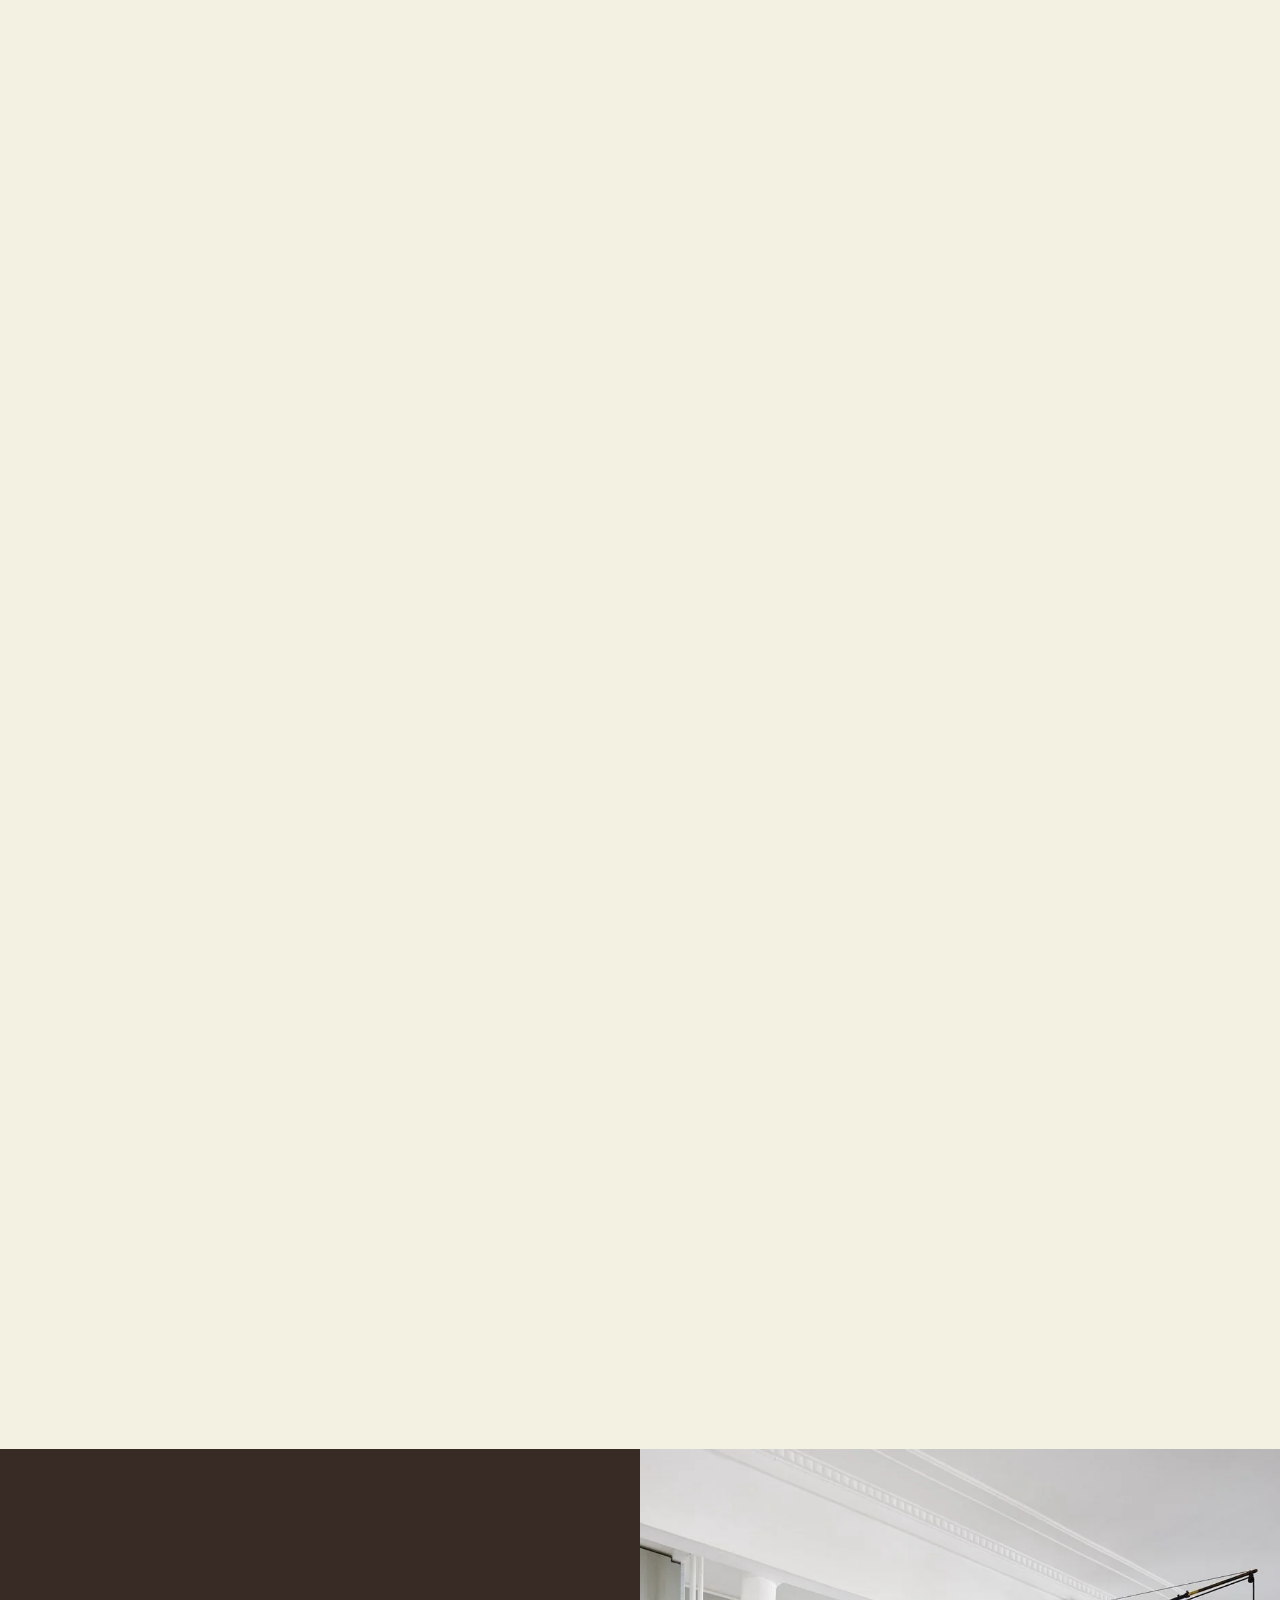
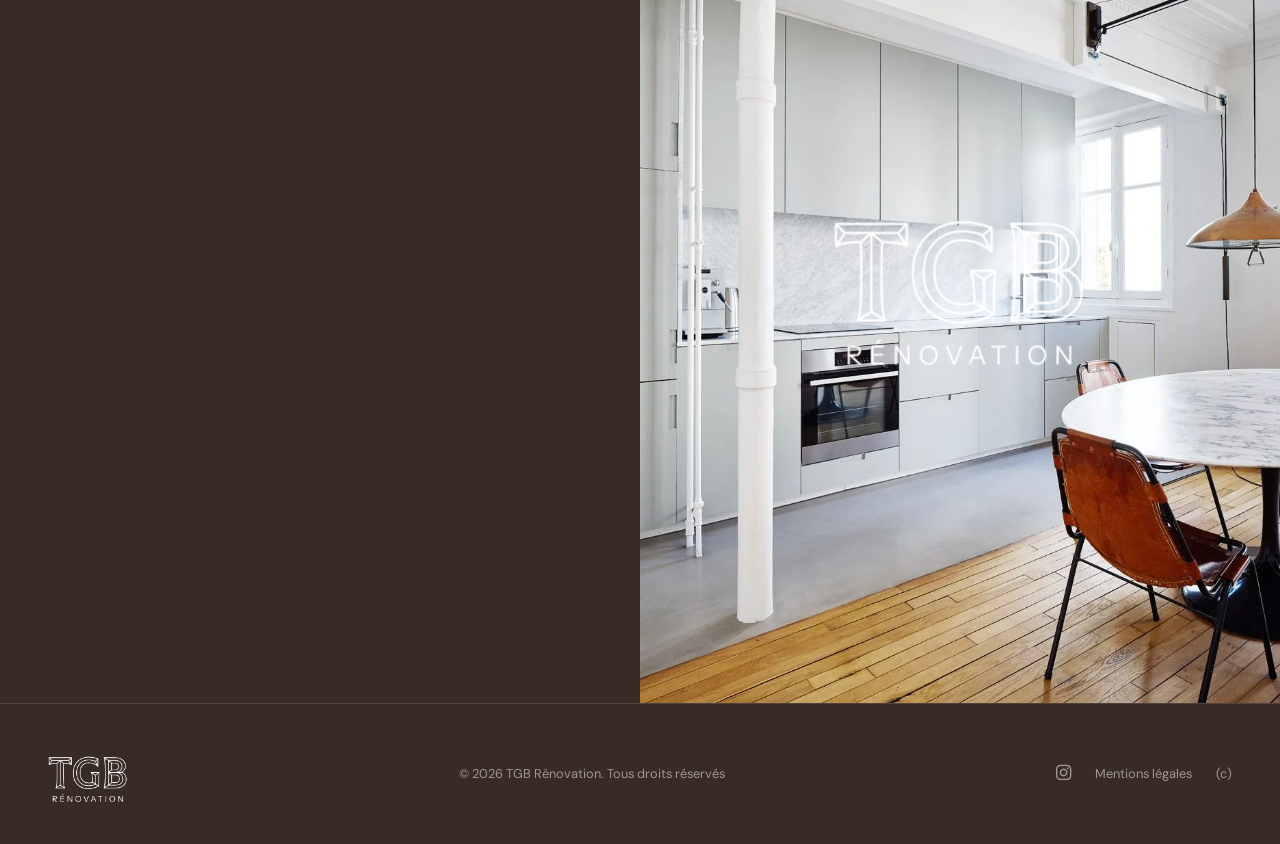
==== commit e04f1a6f: "OG image : photos/og-tgb-renovation.jpg pour les partages réseaux sociaux - Co-Authored-By: Claude S" ====
--- a/index.html
+++ b/index.html
@@ -16,9 +16,9 @@
   <meta property="og:title" content="TGB Rénovation : Artisan rénovation Nogent-le-Rotrou, Perche & Grand Ouest">
   <meta property="og:description" content="Artisans basés dans le Perche (Nogent-le-Rotrou) : peinture, sol, maçonnerie, plomberie, chauffage, électricité. Une seule équipe, du diagnostic à la livraison.">
   <meta property="og:url" content="https://www.tgb-renovation.fr/">
-  <meta property="og:image" content="https://www.tgb-renovation.fr/img/og-tgb-renovation.jpg">
-  <meta property="og:image:width" content="1200">
-  <meta property="og:image:height" content="630">
+  <meta property="og:image" content="https://www.tgb-renovation.fr/photos/og-tgb-renovation.jpg">
+  <meta property="og:image:width" content="628">
+  <meta property="og:image:height" content="323">
   <meta property="og:image:alt" content="TGB Rénovation, artisans basés à Nogent-le-Rotrou dans le Perche">
   <meta property="og:locale" content="fr_FR">
 
@@ -26,7 +26,7 @@
   <meta name="twitter:card" content="summary_large_image">
   <meta name="twitter:title" content="TGB Rénovation : Artisan rénovation Nogent-le-Rotrou, Perche & Grand Ouest">
   <meta name="twitter:description" content="Artisans basés dans le Perche (Nogent-le-Rotrou) : peinture, sol, maçonnerie, plomberie, chauffage, électricité. Du diagnostic à la livraison.">
-  <meta name="twitter:image" content="https://www.tgb-renovation.fr/img/og-tgb-renovation.jpg">
+  <meta name="twitter:image" content="https://www.tgb-renovation.fr/photos/og-tgb-renovation.jpg">
   <meta name="twitter:image:alt" content="TGB Rénovation, artisans basés à Nogent-le-Rotrou dans le Perche">
 
   <!-- JSON-LD Schema.org -->
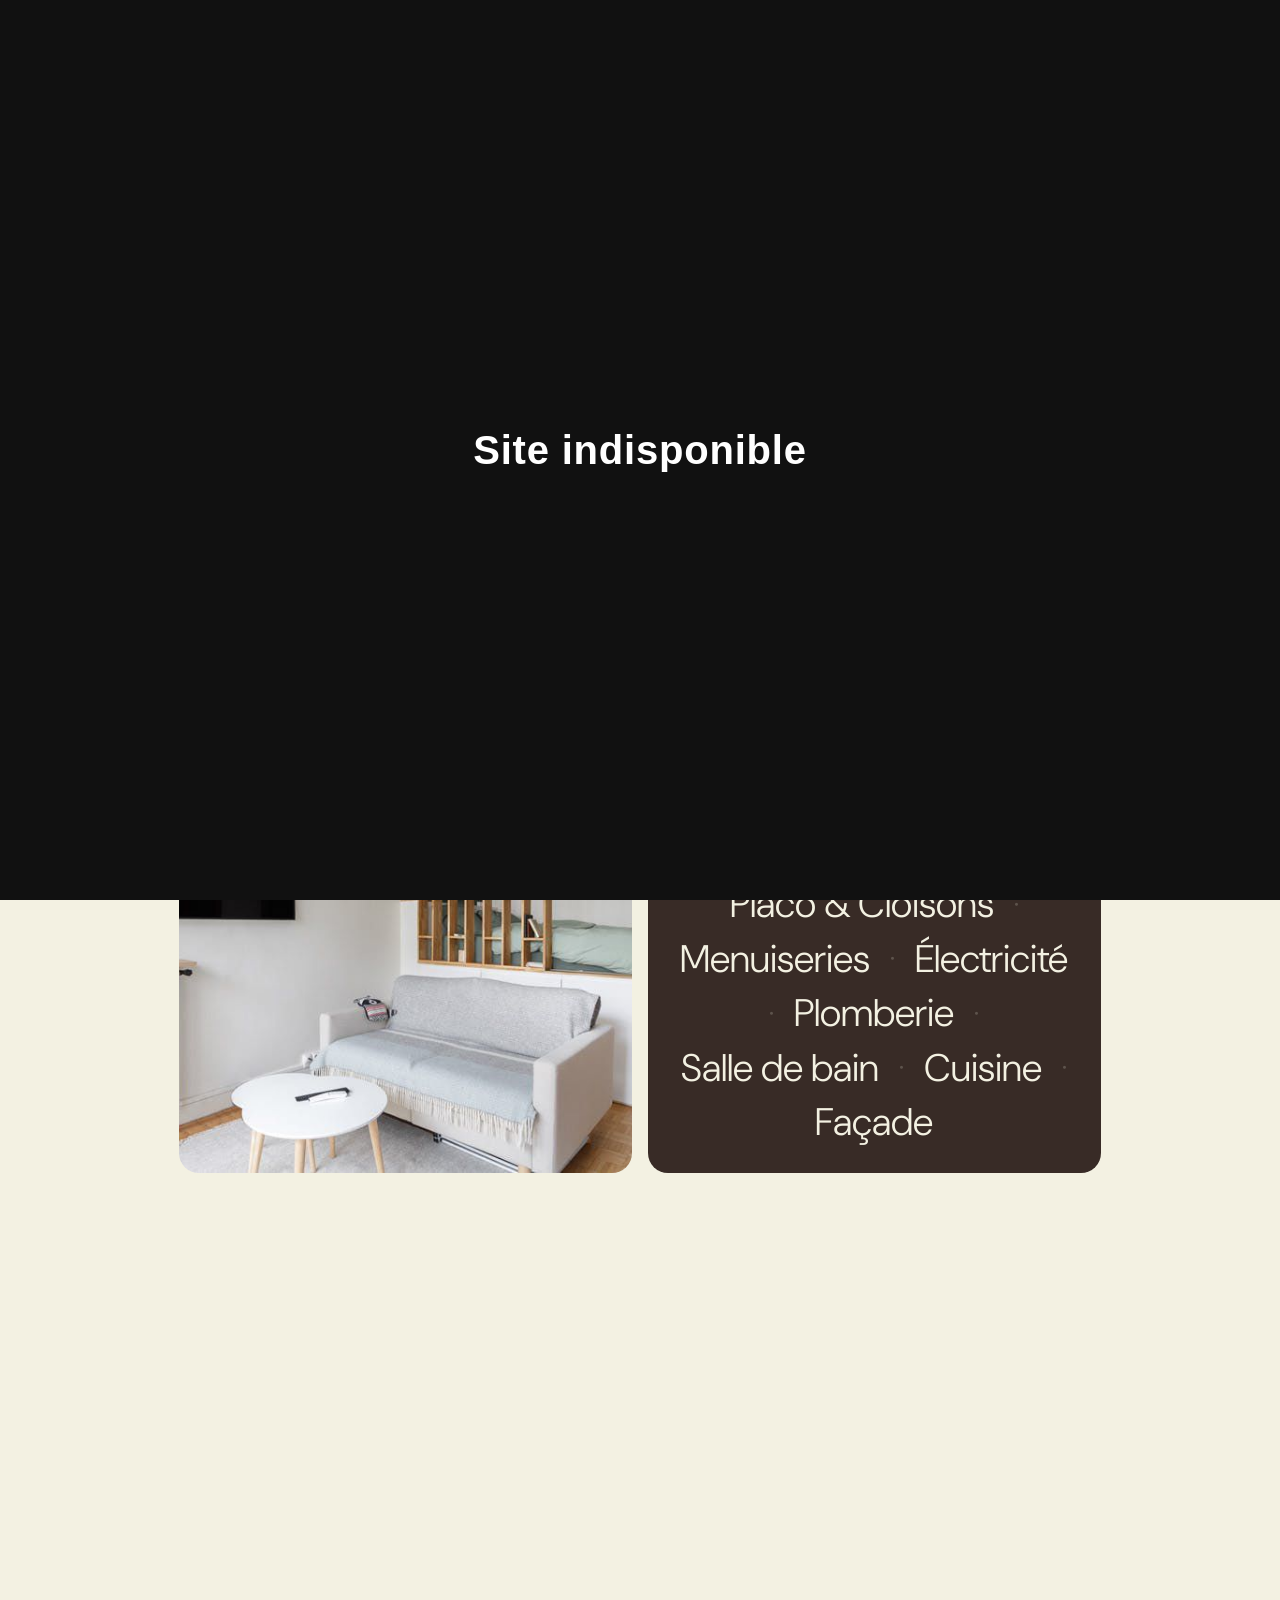
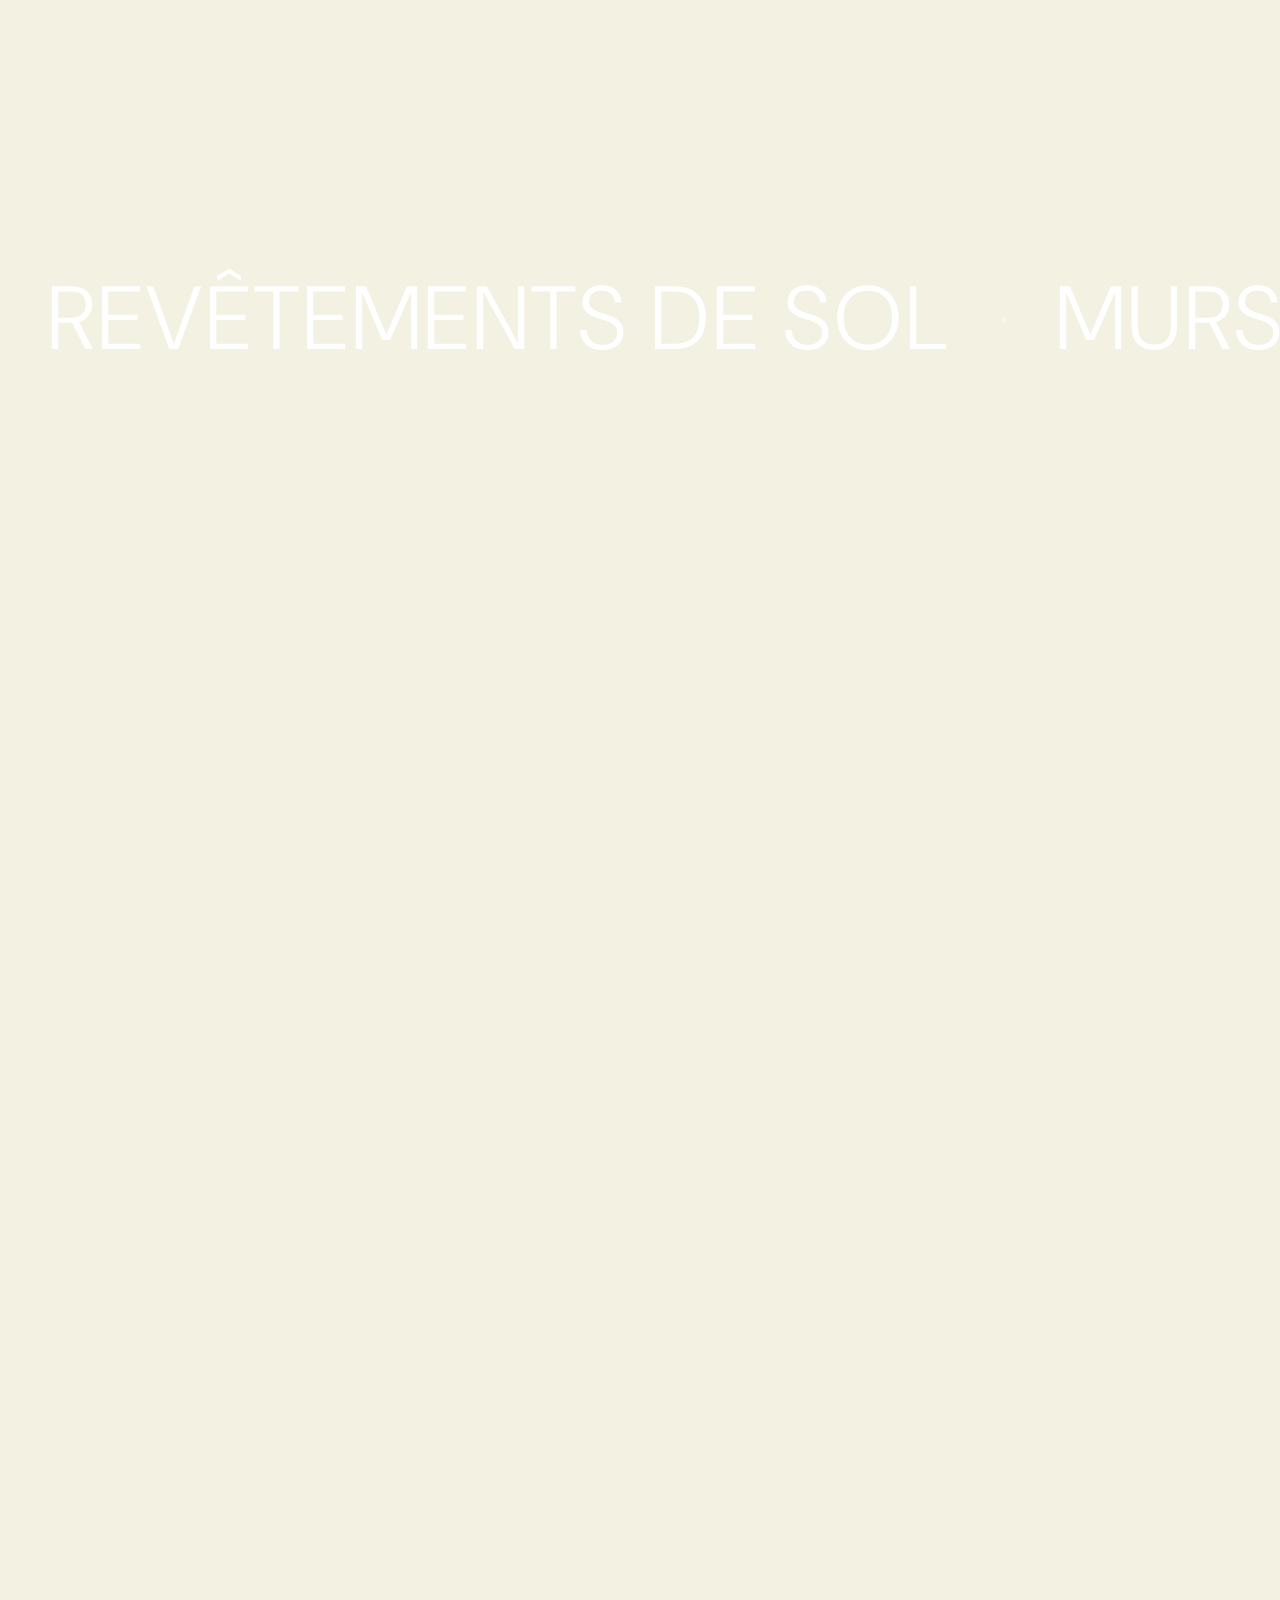
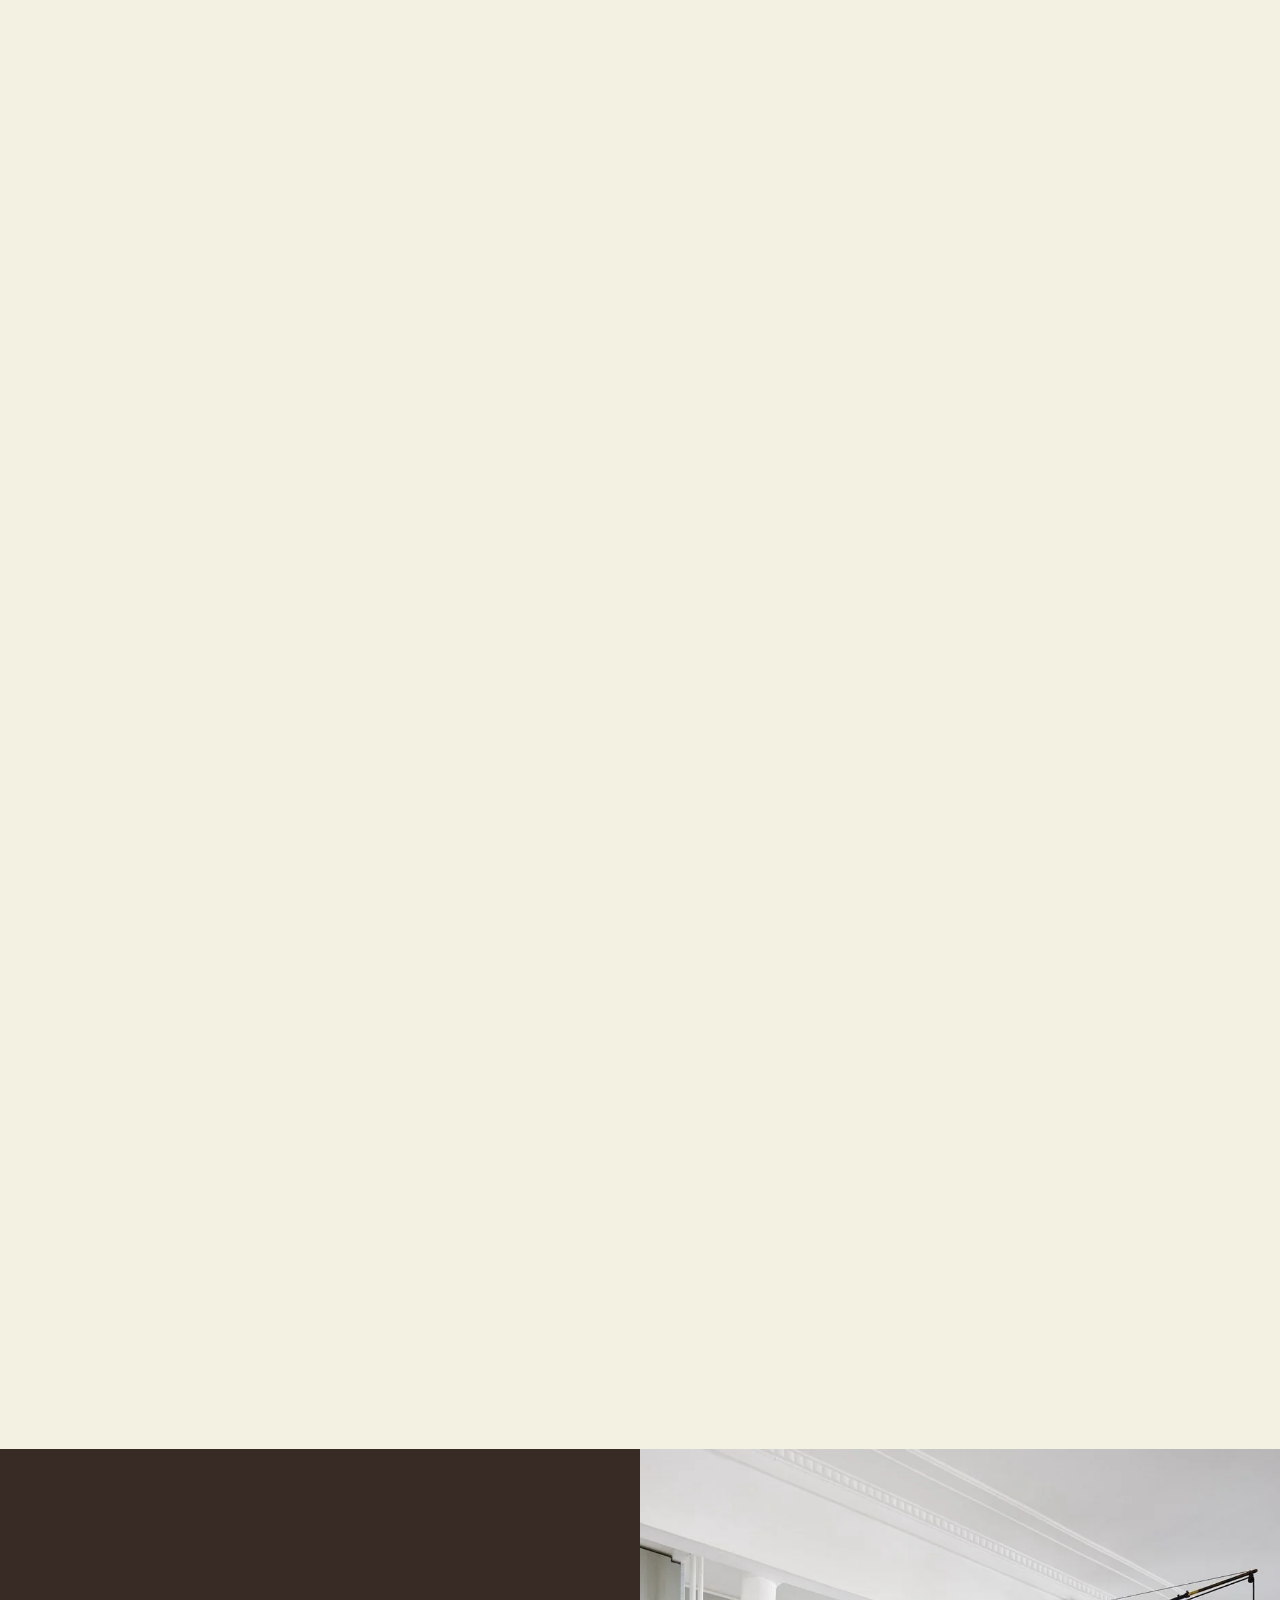
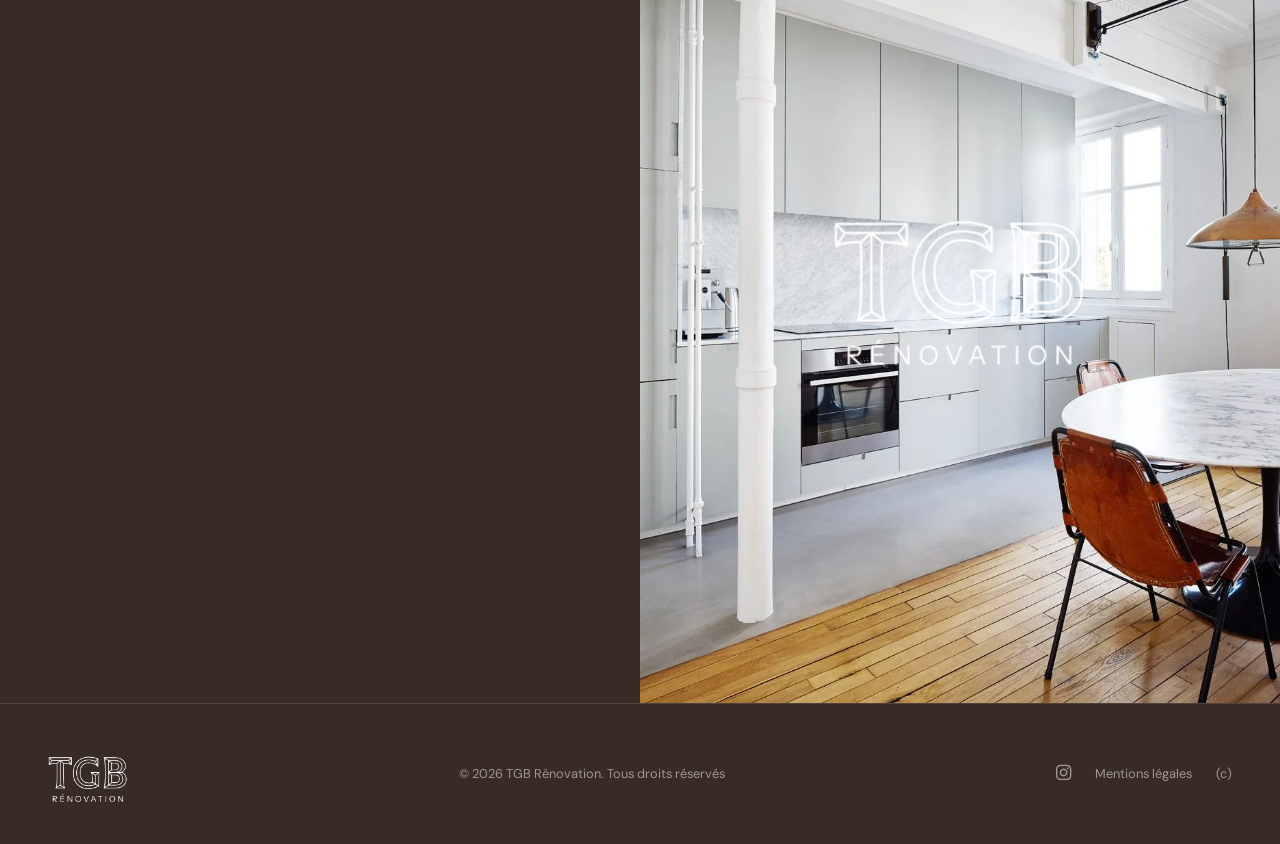
==== commit e2bf436c: "Maintenance : ajout overlay "Site indisponible" plein écran sur toutes les pages Co-Authored-By: Cla" ====
--- a/index.html
+++ b/index.html
@@ -3,12 +3,13 @@
 <head>
   <meta charset="UTF-8">
   <meta name="viewport" content="width=device-width, initial-scale=1.0">
-  <title>TGB Rénovation : Artisan rénovation Nogent-le-Rotrou, Perche & Grand Ouest</title>
+  <title>TGB Rénovation : Entreprise de rénovation - Artisans basés à Nogent-le-Rotrou, Perche & Grand Ouest</title>
   <meta name="description" content="TGB Rénovation, artisans basés dans le Perche (Nogent-le-Rotrou, 28400) : peinture, sol, maçonnerie, plomberie, chauffage, électricité. Intervention dans tout le Grand Ouest de la France.">
-  <meta name="keywords" content="rénovation Nogent-le-Rotrou, artisan Perche, artisan bâtiment 28400, rénovation Champrond-en-Perchet, peinture maçonnerie plomberie Perche, rénovation Grand Ouest, Nouvelle-Aquitaine, Bretagne, Pays de la Loire, Île-de-France, Normandie, Centre-Val de Loire">
+  <meta name="keywords" content="rénovation Nogent-le-Rotrou, entreprise rénovation perche, artisan Perche, artisan bâtiment 28400, rénovation Champrond-en-Perchet, peinture maçonnerie plomberie Perche, rénovation Grand Ouest, Nouvelle-Aquitaine, Bretagne, Pays de la Loire, Île-de-France, Normandie, Centre-Val de Loire">
   <meta name="author" content="TGB Rénovation">
   <meta name="robots" content="index, follow">
   <link rel="canonical" href="https://www.tgb-renovation.fr/">
+  <link rel="sitemap" type="application/xml" href="https://www.tgb-renovation.fr/sitemap.xml">
 
   <!-- Open Graph -->
   <meta property="og:type" content="website">
@@ -131,10 +132,10 @@
   <link href="https://fonts.googleapis.com/css2?family=DM+Sans:ital,opsz,wght@0,9..40,300;0,9..40,400;0,9..40,500;0,9..40,600;0,9..40,700;1,9..40,400&family=Zen+Dots&display=swap" rel="stylesheet">
 
   <!-- Locomotive Scroll CSS -->
-  <link rel="stylesheet" href="https://cdn.jsdelivr.net/npm/locomotive-scroll@4.1.4/dist/locomotive-scroll.min.css">
-
-  <!-- Custom CSS -->
-  <link rel="stylesheet" href="https://cdnjs.cloudflare.com/ajax/libs/font-awesome/6.5.2/css/all.min.css" crossorigin="anonymous">
+  <link rel="stylesheet" href="https://cdn.jsdelivr.net/npm/locomotive-scroll@4.1.4/dist/locomotive-scroll.min.css" integrity="sha384-8DE/Lk4d6Oc/WO04f3lv9vQCSrM28sDYyEmrs9hx4+b+oOrgm4txW7cOxPWlTHEd" crossorigin="anonymous">
+
+  <!-- Icônes & styles -->
+  <link rel="stylesheet" href="https://cdnjs.cloudflare.com/ajax/libs/font-awesome/6.5.2/css/all.min.css" integrity="sha384-PPIZEGYM1v8zp5Py7UjFb79S58UeqCL9pYVnVPURKEqvioPROaVAJKKLzvH2rDnI" crossorigin="anonymous">
   <link rel="stylesheet" href="css/style.css">
 <!-- Google tag (gtag.js) -->
 <script async src="https://www.googletagmanager.com/gtag/js?id=G-DCWBQRSXNL"></script>
@@ -196,7 +197,6 @@
   <!-- HERO -->
   <section id="hero">
 
-    <!-- Texte centré -->
     <div class="hero-content">
       <h1 class="hero-title">
         TGB, <strong>artisans</strong> partenaires <br/>pour votre <strong>rénovation</strong>
@@ -212,16 +212,13 @@
       </div>
     </div>
 
-    <!-- 2 colonnes -->
     <div class="hero-columns">
 
-      <!-- Gauche : crossfade 2 photos -->
       <div class="hero-col-photo">
         <img src="photos/renovation1.jpeg" class="hero-fade-img is-active" alt="Réalisation TGB Rénovation" loading="eager">
         <img src="photos/renovation2.jpeg" class="hero-fade-img" alt="Réalisation TGB Rénovation" loading="eager">
       </div>
 
-      <!-- Droite : keywords hover -->
       <div class="hero-col-ticker keywords-section" aria-hidden="true">
         <div class="keywords-bg"></div>
         <p class="kw-pretitle">Nos services rénovation</p>
@@ -234,11 +231,11 @@
           <span class="kw-sep">·</span>
           <span class="kw-word" data-bg="photos/mur-plafond/tgb%20r%C3%A9novation%20travaux15.webp">Placo & Cloisons</span>
           <span class="kw-sep">·</span>
-          <span class="kw-word" data-bg="travaux/tgb%20r%C3%A9novation%20travaux3.webp">Menuiseries</span>
+          <span class="kw-word" data-bg="photos/travaux/tgb%20r%C3%A9novation%20travaux3.webp">Menuiseries</span>
           <span class="kw-sep">·</span>
-          <span class="kw-word" data-bg="travaux/tgb%20r%C3%A9novation%20travaux9.webp">Électricité</span>
+          <span class="kw-word" data-bg="photos/travaux/tgb%20r%C3%A9novation%20travaux9.webp">Électricité</span>
           <span class="kw-sep">·</span>
-          <span class="kw-word" data-bg="travaux/tgb%20r%C3%A9novation%20travaux5.webp">Plomberie</span>
+          <span class="kw-word" data-bg="photos/travaux/tgb%20r%C3%A9novation%20travaux5.webp">Plomberie</span>
           <span class="kw-sep">·</span>
           <span class="kw-word" data-bg="photos/renovation1.jpeg">Salle de bain</span>
           <span class="kw-sep">·</span>
@@ -252,10 +249,9 @@
 
   </section>
 
-  <!-- QUI SOMMES-NOUS -->
+  <!-- Présentation -->
   <section id="services" class="svc-intro">
 
-    <!-- Ligne 1 : tagline + grande phrase -->
     <div class="svc-intro-top reveal">
       <div class="svc-intro-tagline">
         Artisans qualifiés.<br>
@@ -265,7 +261,6 @@
       <p class="svc-intro-statement">Depuis plus de 15 ans, TGB accompagne particuliers et professionnels dans tous leurs projets de rénovation : du gros œuvre aux finitions, avec une seule équipe du début à la fin.</p>
     </div>
 
-    <!-- Ligne 2 : label + pills interactives -->
     <div class="svc-pills-block reveal">
       <div class="svc-pills-label">Domaines</div>
       <div class="svc-pills-right">
@@ -283,8 +278,6 @@
     </div>
 
   </section>
-  <!-- SERVICES, intro nav -->
-
 
   <!-- Bandeau défilant -->
   <div class="ticker-wrap" aria-hidden="true">
@@ -452,16 +445,16 @@
 
       <div class="svc-gallery" data-gallery>
         <div class="svc-gallery-main">
-          <img src="travaux/tgb%20r%C3%A9novation%20travaux1.webp" alt="Chantier murs TGB" class="svc-gallery-img is-active" loading="lazy">
-          <img src="travaux/tgb%20r%C3%A9novation%20travaux2.webp" alt="Chantier murs TGB" class="svc-gallery-img" loading="lazy">
-          <img src="travaux/tgb%20r%C3%A9novation%20travaux3.webp" alt="Chantier murs TGB" class="svc-gallery-img" loading="lazy">
-          <img src="travaux/tgb%20r%C3%A9novation%20travaux4.webp" alt="Chantier murs TGB" class="svc-gallery-img" loading="lazy">
+          <img src="photos/travaux/tgb%20r%C3%A9novation%20travaux1.webp" alt="Chantier murs TGB" class="svc-gallery-img is-active" loading="lazy">
+          <img src="photos/travaux/tgb%20r%C3%A9novation%20travaux2.webp" alt="Chantier murs TGB" class="svc-gallery-img" loading="lazy">
+          <img src="photos/travaux/tgb%20r%C3%A9novation%20travaux3.webp" alt="Chantier murs TGB" class="svc-gallery-img" loading="lazy">
+          <img src="photos/travaux/tgb%20r%C3%A9novation%20travaux4.webp" alt="Chantier murs TGB" class="svc-gallery-img" loading="lazy">
         </div>
         <div class="svc-gallery-thumbs">
-          <img src="travaux/tgb%20r%C3%A9novation%20travaux1.webp" alt="Chantier murs TGB" class="svc-gallery-thumb is-active" loading="lazy">
-          <img src="travaux/tgb%20r%C3%A9novation%20travaux2.webp" alt="Chantier murs TGB" class="svc-gallery-thumb" loading="lazy">
-          <img src="travaux/tgb%20r%C3%A9novation%20travaux3.webp" alt="Chantier murs TGB" class="svc-gallery-thumb" loading="lazy">
-          <img src="travaux/tgb%20r%C3%A9novation%20travaux4.webp" alt="Chantier murs TGB" class="svc-gallery-thumb" loading="lazy">
+          <img src="photos/travaux/tgb%20r%C3%A9novation%20travaux1.webp" alt="Chantier murs TGB" class="svc-gallery-thumb is-active" loading="lazy">
+          <img src="photos/travaux/tgb%20r%C3%A9novation%20travaux2.webp" alt="Chantier murs TGB" class="svc-gallery-thumb" loading="lazy">
+          <img src="photos/travaux/tgb%20r%C3%A9novation%20travaux3.webp" alt="Chantier murs TGB" class="svc-gallery-thumb" loading="lazy">
+          <img src="photos/travaux/tgb%20r%C3%A9novation%20travaux4.webp" alt="Chantier murs TGB" class="svc-gallery-thumb" loading="lazy">
         </div>
       </div>
 
@@ -522,16 +515,16 @@
 
       <div class="svc-gallery" data-gallery>
         <div class="svc-gallery-main">
-          <img src="travaux/tgb%20r%C3%A9novation%20travaux5.webp" alt="Chantier menuiseries TGB" class="svc-gallery-img is-active" loading="lazy">
-          <img src="travaux/tgb%20r%C3%A9novation%20travaux6.webp" alt="Chantier menuiseries TGB" class="svc-gallery-img" loading="lazy">
-          <img src="travaux/tgb%20r%C3%A9novation%20travaux7.webp" alt="Chantier menuiseries TGB" class="svc-gallery-img" loading="lazy">
-          <img src="travaux/tgb%20r%C3%A9novation%20travaux8.webp" alt="Chantier menuiseries TGB" class="svc-gallery-img" loading="lazy">
+          <img src="photos/travaux/tgb%20r%C3%A9novation%20travaux5.webp" alt="Chantier menuiseries TGB" class="svc-gallery-img is-active" loading="lazy">
+          <img src="photos/travaux/tgb%20r%C3%A9novation%20travaux6.webp" alt="Chantier menuiseries TGB" class="svc-gallery-img" loading="lazy">
+          <img src="photos/travaux/tgb%20r%C3%A9novation%20travaux7.webp" alt="Chantier menuiseries TGB" class="svc-gallery-img" loading="lazy">
+          <img src="photos/travaux/tgb%20r%C3%A9novation%20travaux8.webp" alt="Chantier menuiseries TGB" class="svc-gallery-img" loading="lazy">
         </div>
         <div class="svc-gallery-thumbs">
-          <img src="travaux/tgb%20r%C3%A9novation%20travaux5.webp" alt="Chantier menuiseries TGB" class="svc-gallery-thumb is-active" loading="lazy">
-          <img src="travaux/tgb%20r%C3%A9novation%20travaux6.webp" alt="Chantier menuiseries TGB" class="svc-gallery-thumb" loading="lazy">
-          <img src="travaux/tgb%20r%C3%A9novation%20travaux7.webp" alt="Chantier menuiseries TGB" class="svc-gallery-thumb" loading="lazy">
-          <img src="travaux/tgb%20r%C3%A9novation%20travaux8.webp" alt="Chantier menuiseries TGB" class="svc-gallery-thumb" loading="lazy">
+          <img src="photos/travaux/tgb%20r%C3%A9novation%20travaux5.webp" alt="Chantier menuiseries TGB" class="svc-gallery-thumb is-active" loading="lazy">
+          <img src="photos/travaux/tgb%20r%C3%A9novation%20travaux6.webp" alt="Chantier menuiseries TGB" class="svc-gallery-thumb" loading="lazy">
+          <img src="photos/travaux/tgb%20r%C3%A9novation%20travaux7.webp" alt="Chantier menuiseries TGB" class="svc-gallery-thumb" loading="lazy">
+          <img src="photos/travaux/tgb%20r%C3%A9novation%20travaux8.webp" alt="Chantier menuiseries TGB" class="svc-gallery-thumb" loading="lazy">
         </div>
       </div>
 
@@ -582,16 +575,16 @@
 
       <div class="svc-gallery" data-gallery>
         <div class="svc-gallery-main">
-          <img src="travaux/tgb%20r%C3%A9novation%20travaux9.webp"  alt="Chantier équipements TGB" class="svc-gallery-img is-active" loading="lazy">
-          <img src="travaux/tgb%20r%C3%A9novation%20travaux10.webp" alt="Chantier équipements TGB" class="svc-gallery-img" loading="lazy">
-          <img src="travaux/tgb%20r%C3%A9novation%20travaux11.webp" alt="Chantier équipements TGB" class="svc-gallery-img" loading="lazy">
-          <img src="travaux/tgb%20r%C3%A9novation%20travaux12.webp" alt="Chantier équipements TGB" class="svc-gallery-img" loading="lazy">
+          <img src="photos/travaux/tgb%20r%C3%A9novation%20travaux9.webp"  alt="Chantier équipements TGB" class="svc-gallery-img is-active" loading="lazy">
+          <img src="photos/travaux/tgb%20r%C3%A9novation%20travaux10.webp" alt="Chantier équipements TGB" class="svc-gallery-img" loading="lazy">
+          <img src="photos/travaux/tgb%20r%C3%A9novation%20travaux11.webp" alt="Chantier équipements TGB" class="svc-gallery-img" loading="lazy">
+          <img src="photos/travaux/tgb%20r%C3%A9novation%20travaux12.webp" alt="Chantier équipements TGB" class="svc-gallery-img" loading="lazy">
         </div>
         <div class="svc-gallery-thumbs">
-          <img src="travaux/tgb%20r%C3%A9novation%20travaux9.webp"  alt="Chantier équipements TGB" class="svc-gallery-thumb is-active" loading="lazy">
-          <img src="travaux/tgb%20r%C3%A9novation%20travaux10.webp" alt="Chantier équipements TGB" class="svc-gallery-thumb" loading="lazy">
-          <img src="travaux/tgb%20r%C3%A9novation%20travaux11.webp" alt="Chantier équipements TGB" class="svc-gallery-thumb" loading="lazy">
-          <img src="travaux/tgb%20r%C3%A9novation%20travaux12.webp" alt="Chantier équipements TGB" class="svc-gallery-thumb" loading="lazy">
+          <img src="photos/travaux/tgb%20r%C3%A9novation%20travaux9.webp"  alt="Chantier équipements TGB" class="svc-gallery-thumb is-active" loading="lazy">
+          <img src="photos/travaux/tgb%20r%C3%A9novation%20travaux10.webp" alt="Chantier équipements TGB" class="svc-gallery-thumb" loading="lazy">
+          <img src="photos/travaux/tgb%20r%C3%A9novation%20travaux11.webp" alt="Chantier équipements TGB" class="svc-gallery-thumb" loading="lazy">
+          <img src="photos/travaux/tgb%20r%C3%A9novation%20travaux12.webp" alt="Chantier équipements TGB" class="svc-gallery-thumb" loading="lazy">
         </div>
       </div>
 
@@ -614,7 +607,7 @@
           <li class="reveal reveal-delay-1"><i class="fa-solid fa-check"></i> Réactivité & Qualité</li>
           <li class="reveal reveal-delay-2"><i class="fa-solid fa-check"></i> Artisans qualifiés, assurés et respectueux</li>
           <li class="reveal reveal-delay-3"><i class="fa-solid fa-check"></i> Respect des délais</li>
-          <li class="reveal reveal-delay-5"><i class="fa-solid fa-check"></i> Interlocuteur unique</li>
+          <li class="reveal reveal-delay-4"><i class="fa-solid fa-check"></i> Interlocuteur unique</li>
         </ul>
       </div>
 
@@ -654,34 +647,34 @@
     <div class="gallery-outer">
       <div class="gallery-grid" id="gallery-realisations">
         <div class="gallery-item gallery-item--tall reveal">
-          <img src="realisations/tgb%20r%C3%A9novation%20r%C3%A9alisations1.webp" alt="Réalisation TGB Rénovation" loading="lazy">
+          <img src="photos/realisations/tgb%20r%C3%A9novation%20r%C3%A9alisations1.webp" alt="Réalisation TGB Rénovation" loading="lazy">
         </div>
         <div class="gallery-item reveal reveal-delay-1">
-          <img src="realisations/tgb%20r%C3%A9novation%20r%C3%A9alisations2.webp" alt="Réalisation TGB Rénovation" loading="lazy">
+          <img src="photos/realisations/tgb%20r%C3%A9novation%20r%C3%A9alisations2.webp" alt="Réalisation TGB Rénovation" loading="lazy">
         </div>
         <div class="gallery-item reveal reveal-delay-2">
-          <img src="realisations/tgb%20r%C3%A9novation%20r%C3%A9alisations3.webp" alt="Réalisation TGB Rénovation" loading="lazy">
+          <img src="photos/realisations/tgb%20r%C3%A9novation%20r%C3%A9alisations3.webp" alt="Réalisation TGB Rénovation" loading="lazy">
         </div>
         <div class="gallery-item gallery-item--tall reveal reveal-delay-1">
-          <img src="realisations/tgb%20r%C3%A9novation%20r%C3%A9alisations4.webp" alt="Réalisation TGB Rénovation" loading="lazy">
+          <img src="photos/realisations/tgb%20r%C3%A9novation%20r%C3%A9alisations4.webp" alt="Réalisation TGB Rénovation" loading="lazy">
         </div>
         <div class="gallery-item reveal reveal-delay-2">
-          <img src="realisations/tgb%20r%C3%A9novation%20r%C3%A9alisations5.webp" alt="Réalisation TGB Rénovation" loading="lazy">
+          <img src="photos/realisations/tgb%20r%C3%A9novation%20r%C3%A9alisations5.webp" alt="Réalisation TGB Rénovation" loading="lazy">
         </div>
         <div class="gallery-item reveal reveal-delay-3">
-          <img src="realisations/tgb%20r%C3%A9novation%20r%C3%A9alisations6.webp" alt="Réalisation TGB Rénovation" loading="lazy">
+          <img src="photos/realisations/tgb%20r%C3%A9novation%20r%C3%A9alisations6.webp" alt="Réalisation TGB Rénovation" loading="lazy">
         </div>
         <div class="gallery-item reveal">
-          <img src="realisations/tgb%20r%C3%A9novation%20r%C3%A9alisations7.webp" alt="Réalisation TGB Rénovation" loading="lazy">
+          <img src="photos/realisations/tgb%20r%C3%A9novation%20r%C3%A9alisations7.webp" alt="Réalisation TGB Rénovation" loading="lazy">
         </div>
         <div class="gallery-item reveal reveal-delay-1">
-          <img src="realisations/tgb%20r%C3%A9novation%20r%C3%A9alisations8.webp" alt="Réalisation TGB Rénovation" loading="lazy">
-        </div>
-           <div class="gallery-item reveal reveal-delay-1">
-          <img src="webp/renovation-tgb-11.webp" alt="Réalisation TGB Rénovation" loading="lazy">
-        </div>
-           <div class="gallery-item reveal reveal-delay-1">
-          <img src="webp/renovation-tgb-14.webp" alt="Réalisation TGB Rénovation" loading="lazy">
+          <img src="photos/realisations/tgb%20r%C3%A9novation%20r%C3%A9alisations8.webp" alt="Réalisation TGB Rénovation" loading="lazy">
+        </div>
+        <div class="gallery-item reveal reveal-delay-1">
+          <img src="photos/webp/renovation-tgb-11.webp" alt="Réalisation TGB Rénovation" loading="lazy">
+        </div>
+        <div class="gallery-item reveal reveal-delay-1">
+          <img src="photos/webp/renovation-tgb-14.webp" alt="Réalisation TGB Rénovation" loading="lazy">
         </div>
       </div>
       <button class="gallery-arrow--next" aria-label="Suivant"><i class="fa-solid fa-chevron-right"></i></button>
@@ -822,7 +815,7 @@
           <span>Quels sont vos délais pour démarrer les travaux ?</span>
           <i class="fa-solid fa-chevron-down faq-chevron"></i>
         </summary>
-        <p class="faq-answer">En général, on peut démarrer sous 3 à 6 semaines après signature du devis. En haute saison, les plannings se remplissent vite, mieux vaut anticiper. Prenez contact maintenant, même if vos travaux ne sont prévus que dans quelques mois.</p>
+        <p class="faq-answer">En général, on peut démarrer sous 3 à 6 semaines après signature du devis. En haute saison, les plannings se remplissent vite, mieux vaut anticiper. Prenez contact maintenant, même si vos travaux ne sont prévus que dans quelques mois.</p>
       </details>
 
       <details class="faq-item reveal reveal-delay-1">
@@ -862,7 +855,7 @@
     </div>
     <div class="contact-split-right">
       <div class="contact-split-photo">
-        <img src="realisations/tgb%20r%C3%A9novation%20r%C3%A9alisations4.webp" alt="Chantier TGB Rénovation" loading="lazy">
+        <img src="photos/realisations/tgb%20r%C3%A9novation%20r%C3%A9alisations4.webp" alt="Chantier TGB Rénovation" loading="lazy">
         <img src="photos/LOGO%20W.png" alt="TGB Rénovation" class="contact-split-logo">
       </div>
     </div>
@@ -887,9 +880,12 @@
 </div>
 
 <!-- Locomotive Scroll JS -->
-<script src="https://cdn.jsdelivr.net/npm/locomotive-scroll@4.1.4/dist/locomotive-scroll.min.js"></script>
+<script src="https://cdn.jsdelivr.net/npm/locomotive-scroll@4.1.4/dist/locomotive-scroll.min.js" integrity="sha384-OCi7pis5Dzyb6liFSmJPTTJCogFKCIyxEx0jyPpmpqv3GyDGCIG3AiXjev/vqpGF" crossorigin="anonymous"></script>
 <!-- Main JS -->
 <script src="js/main.js"></script>
 
+<!-- OVERLAY-INDISPONIBLE -->
+<div id="site-indisponible" style="position:fixed;inset:0;width:100vw;height:100vh;z-index:2147483647;background:#111111;display:flex;align-items:center;justify-content:center;text-align:center;font-family:Arial,Helvetica,sans-serif;color:#ffffff;font-size:clamp(1.5rem,5vw,2.5rem);font-weight:700;letter-spacing:0.02em;padding:1.5rem;">Site indisponible</div>
+<!-- /OVERLAY-INDISPONIBLE -->
 </body>
 </html>
